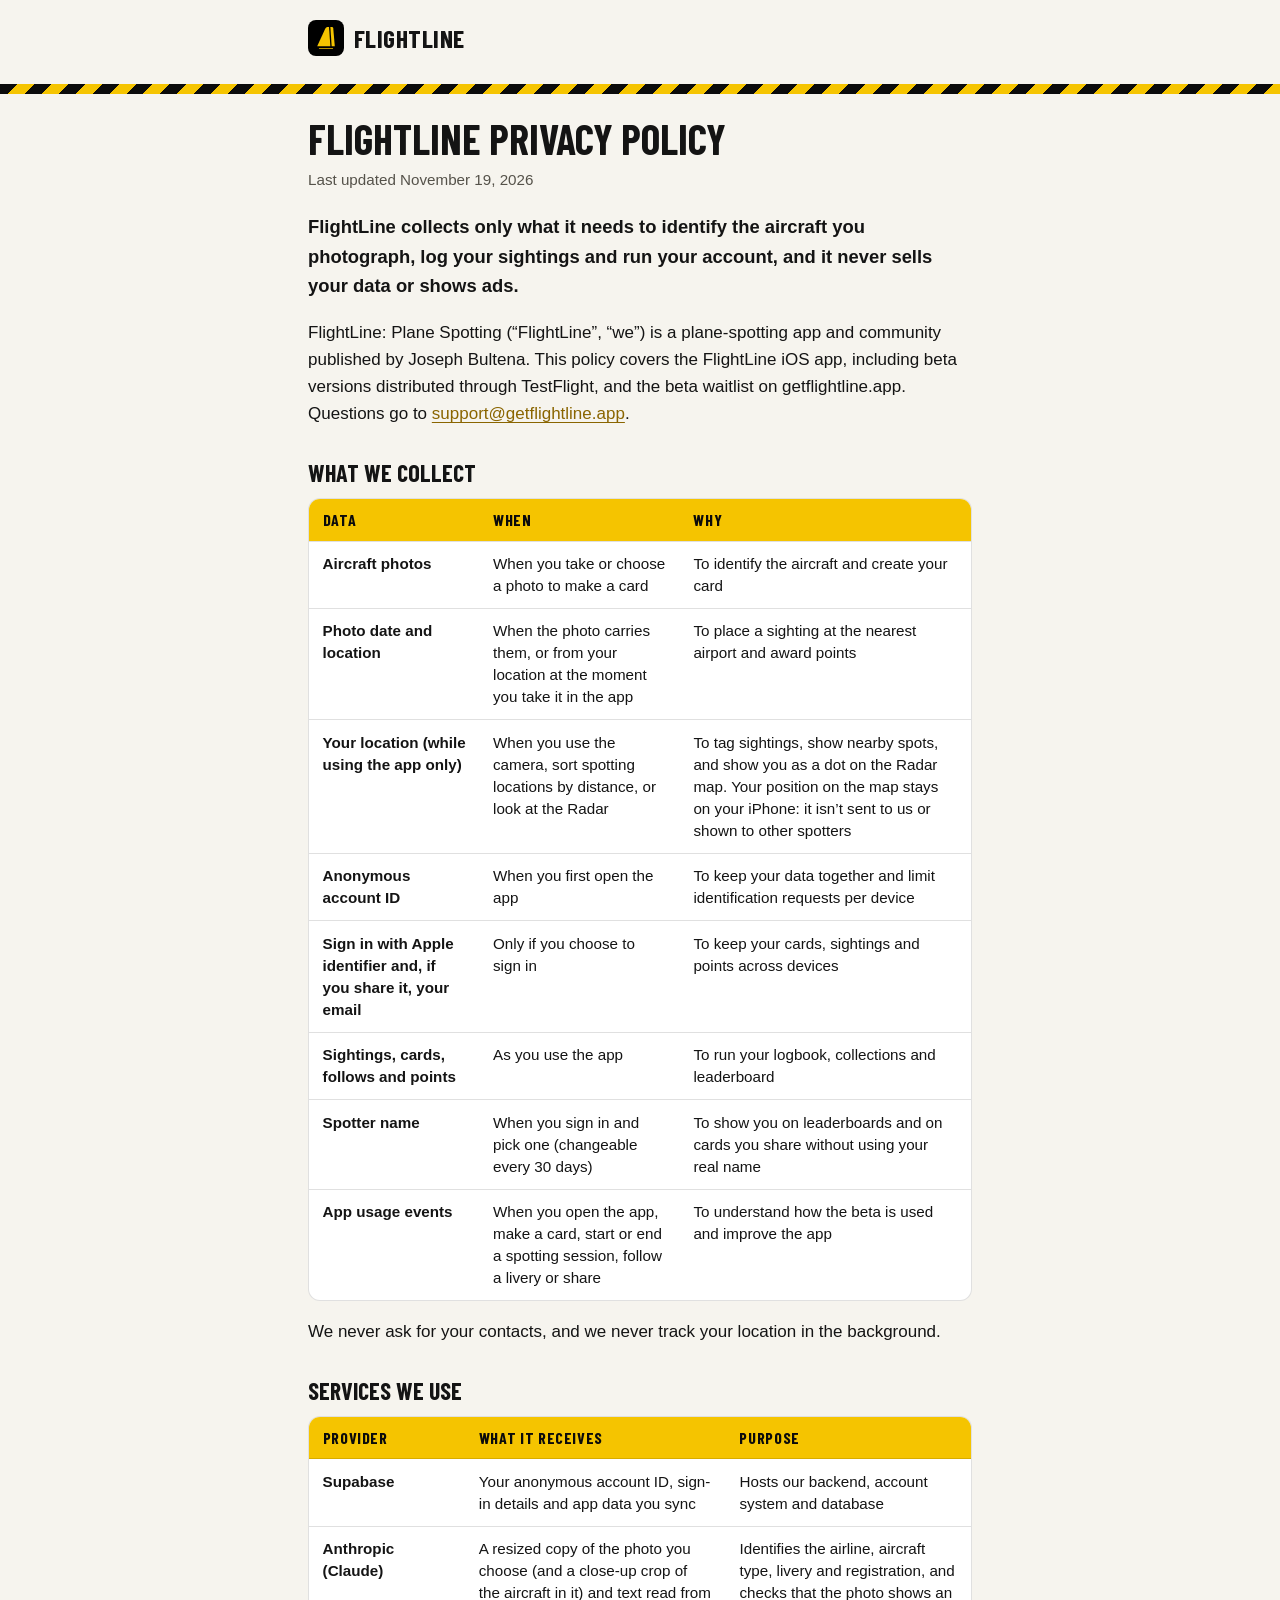
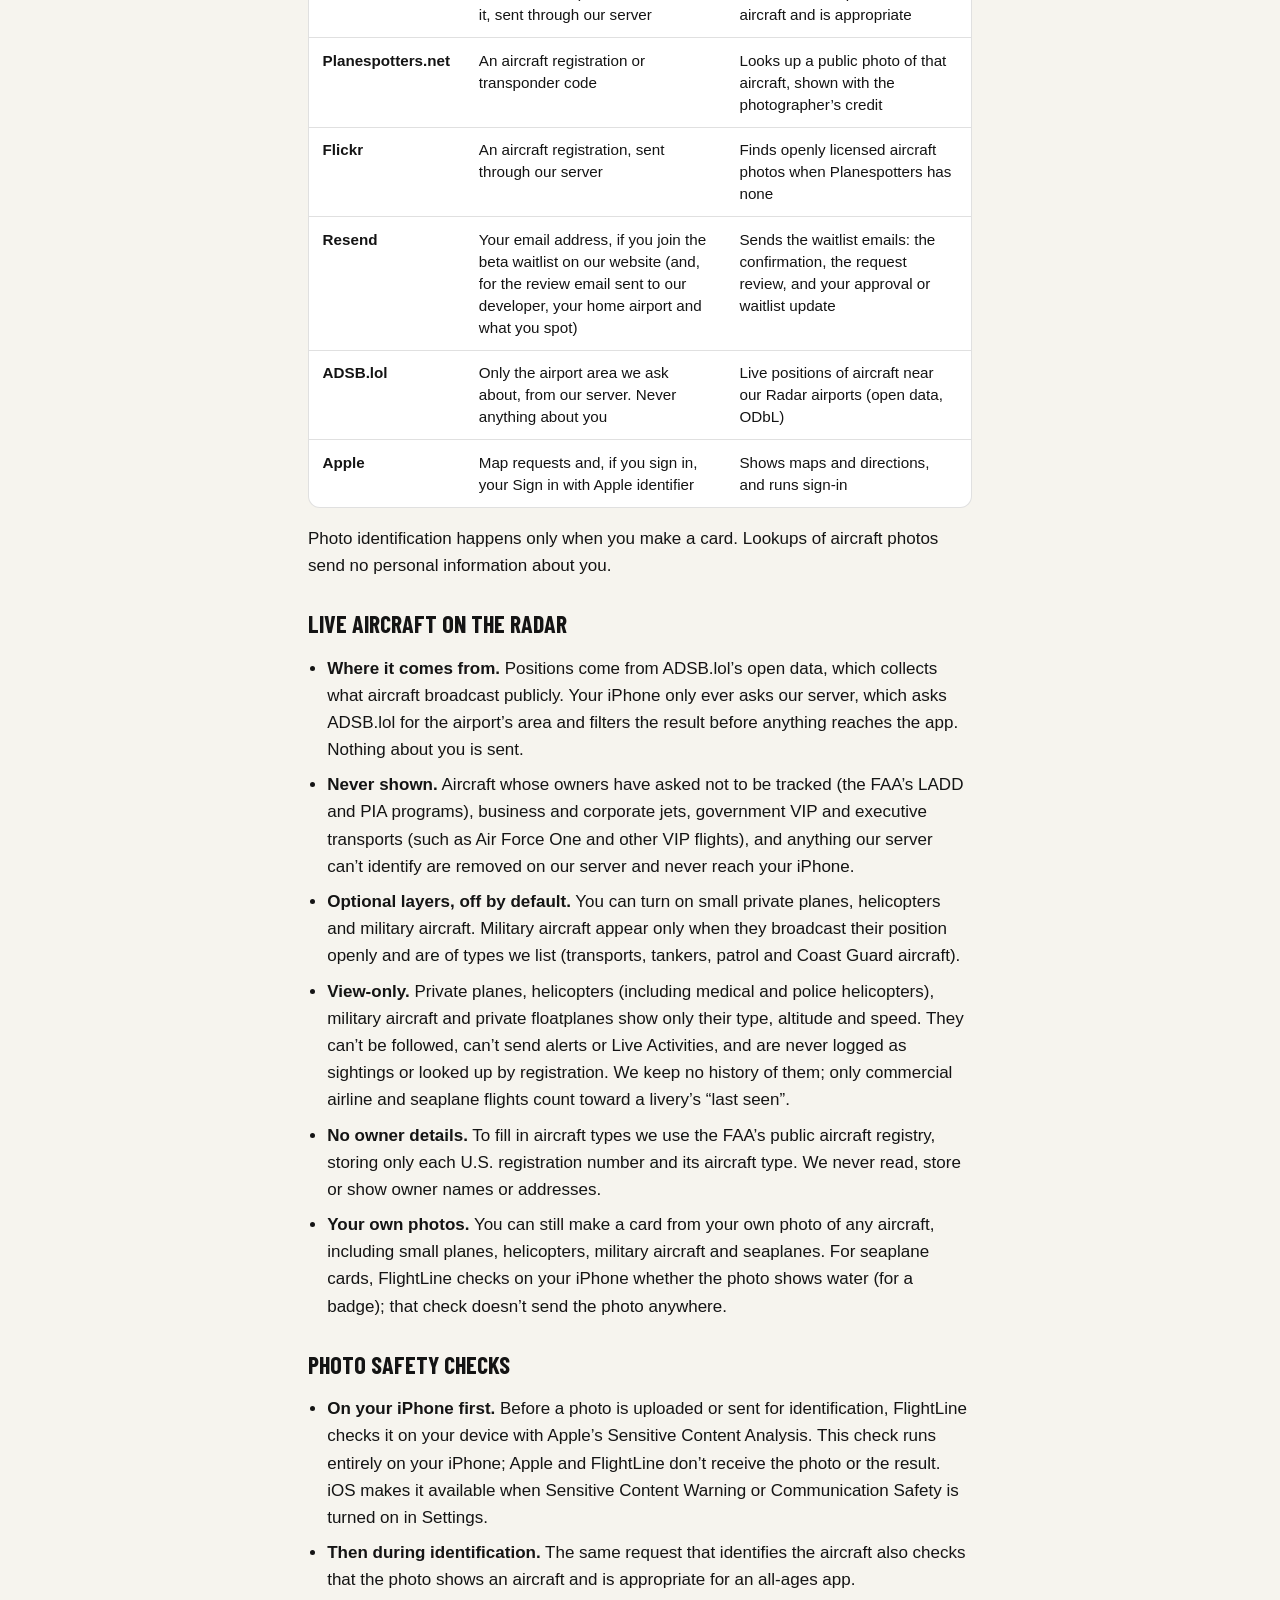
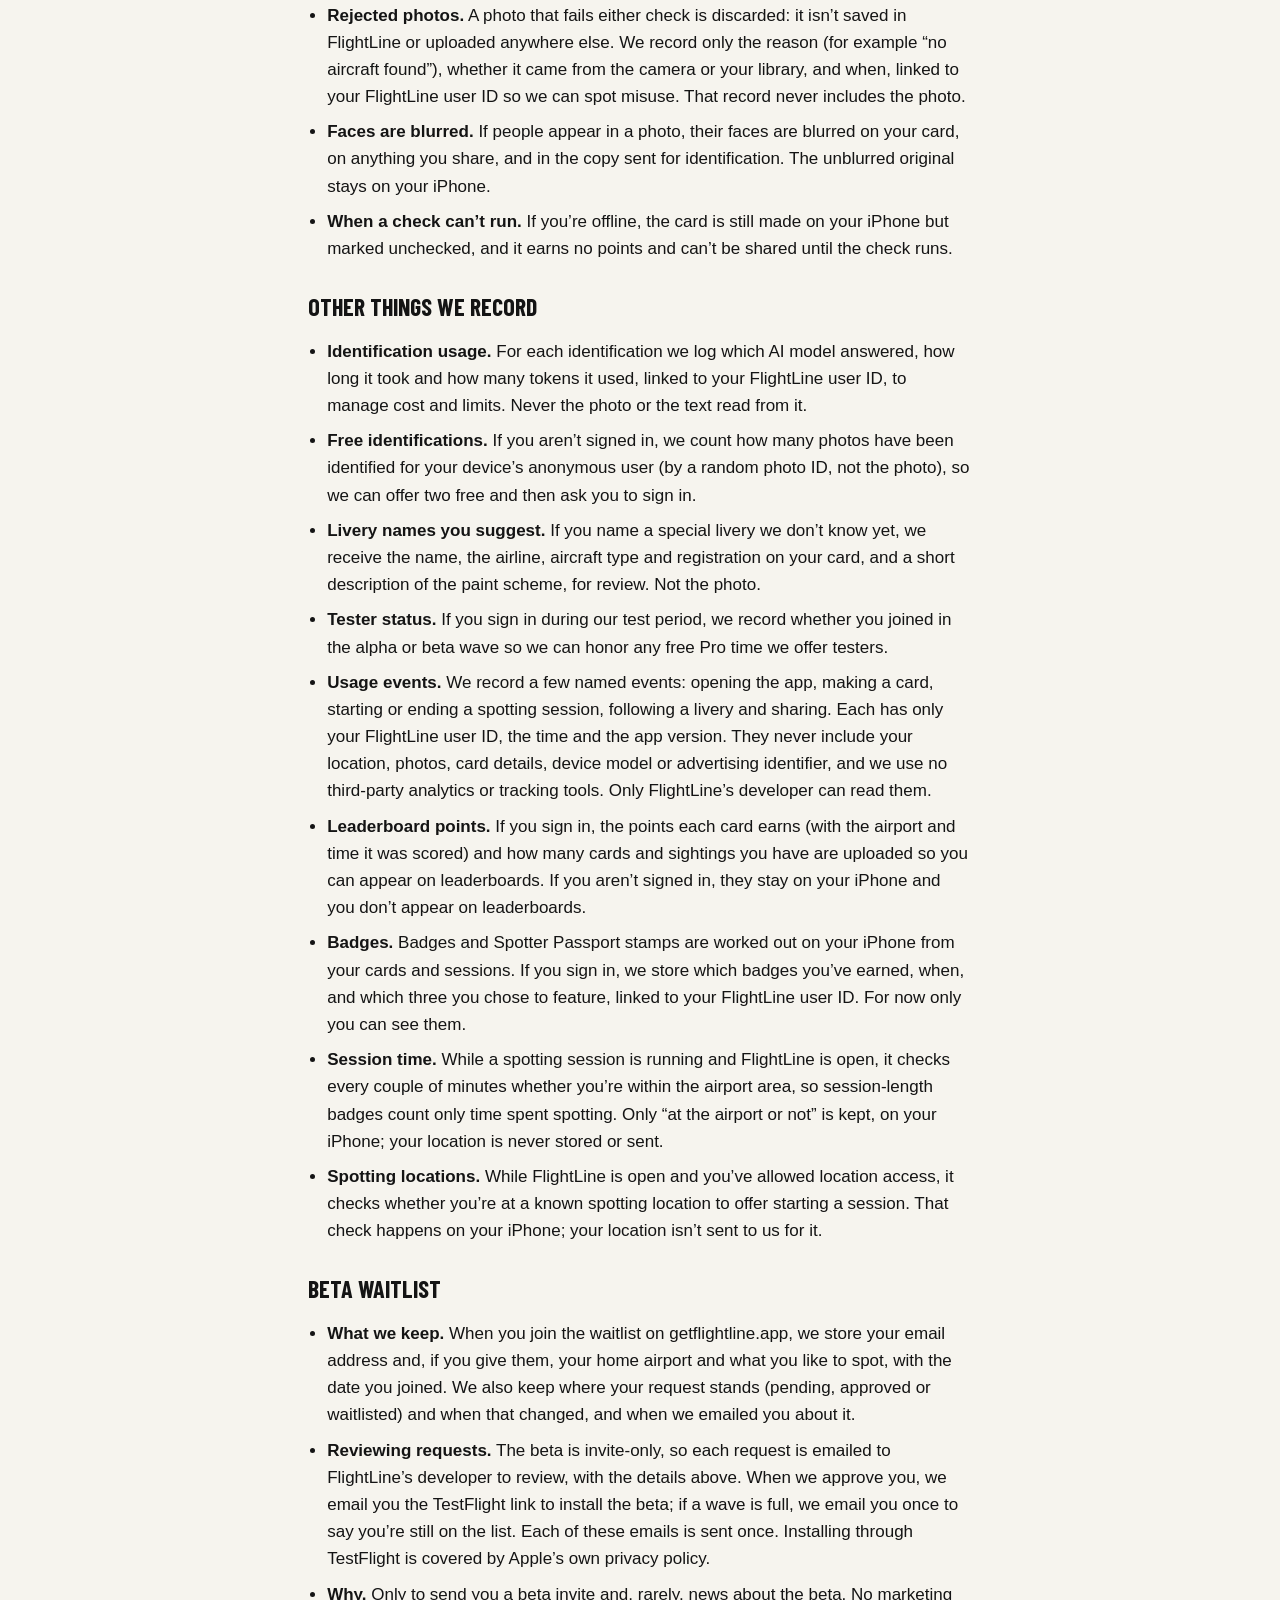
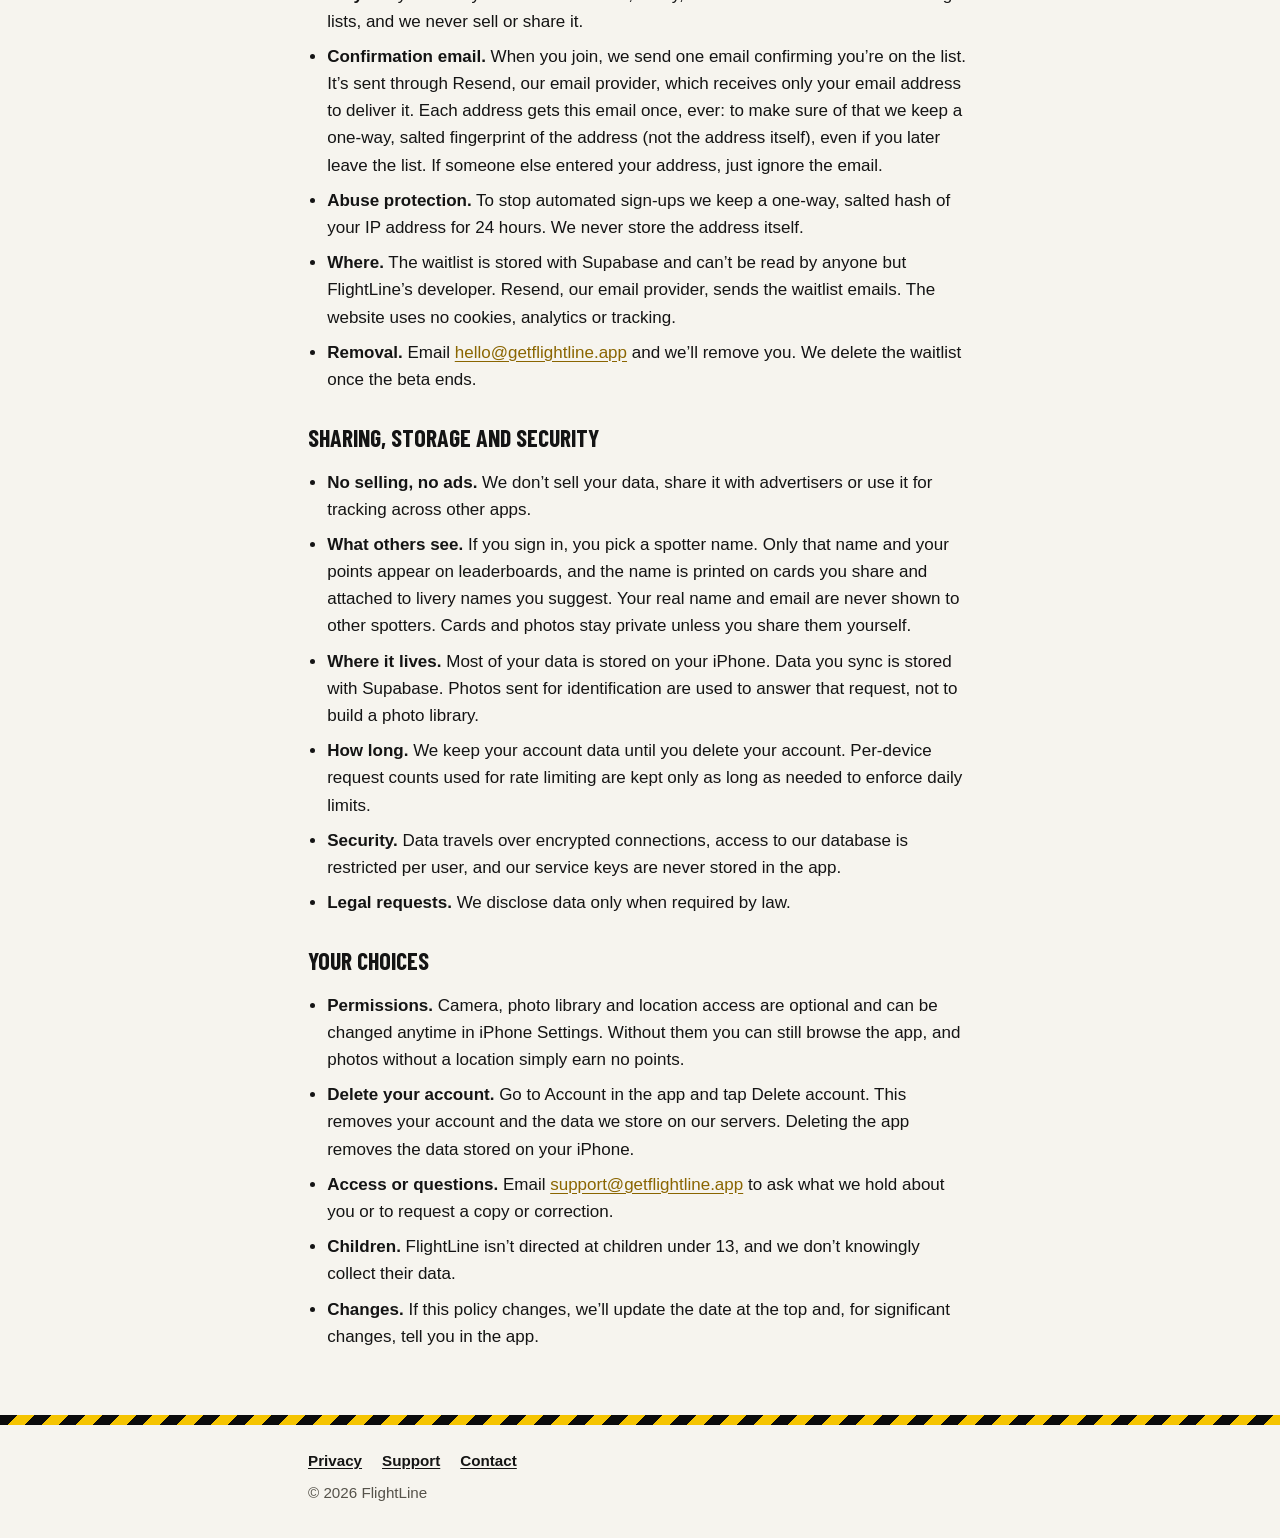
==== privacy/index.html @ 3c2b9690 "Privacy: live aircraft on the Radar, optional layers, view-only private and military aircraft" ====
<!doctype html>
<html lang="en">
<head>
<meta charset="utf-8">
<meta name="viewport" content="width=device-width, initial-scale=1">
<title>Privacy Policy — FlightLine</title>
<meta name="description" content="How FlightLine collects, uses and protects your data. No selling, no ads.">
<meta name="theme-color" content="#F6F4EE" media="(prefers-color-scheme: light)">
<meta name="theme-color" content="#0F0F0F" media="(prefers-color-scheme: dark)">
<link rel="icon" href="/icon.svg" type="image/svg+xml">
<link rel="apple-touch-icon" href="/apple-touch-icon.png">
<link rel="preload" href="/fonts/barlow-condensed-700.woff2" as="font" type="font/woff2" crossorigin>
<link rel="stylesheet" href="/styles.css">
</head>
<body>
<header class="site-header">
  <div class="wrap">
    <a class="wordmark" href="/" aria-label="FlightLine home"><img src="/icon.svg" alt="" width="36" height="36"><span>FlightLine</span></a>
  </div>
</header>
<hr class="hazard">
<main class="page policy">
  <div class="wrap">
    <h1>FlightLine Privacy Policy</h1>
    <p class="updated">Last updated November 19, 2026</p>

    <p class="summary">FlightLine collects only what it needs to identify the aircraft you photograph, log your sightings and run your account, and it never sells your data or shows ads.</p>

    <p>FlightLine: Plane Spotting (&ldquo;FlightLine&rdquo;, &ldquo;we&rdquo;) is a plane-spotting app and community published by Joseph Bultena. This policy covers the FlightLine iOS app, including beta versions distributed through TestFlight, and the beta waitlist on getflightline.app. Questions go to <a href="mailto:support@getflightline.app">support@getflightline.app</a>.</p>

    <h2>What we collect</h2>
    <div class="table-scroll">
      <table>
        <thead><tr><th scope="col">Data</th><th scope="col">When</th><th scope="col">Why</th></tr></thead>
        <tbody>
          <tr><td data-label="Data">Aircraft photos</td><td data-label="When">When you take or choose a photo to make a card</td><td data-label="Why">To identify the aircraft and create your card</td></tr>
          <tr><td data-label="Data">Photo date and location</td><td data-label="When">When the photo carries them, or from your location at the moment you take it in the app</td><td data-label="Why">To place a sighting at the nearest airport and award points</td></tr>
          <tr><td data-label="Data">Your location (while using the app only)</td><td data-label="When">When you use the camera, sort spotting locations by distance, or look at the Radar</td><td data-label="Why">To tag sightings, show nearby spots, and show you as a dot on the Radar map. Your position on the map stays on your iPhone: it isn&rsquo;t sent to us or shown to other spotters</td></tr>
          <tr><td data-label="Data">Anonymous account ID</td><td data-label="When">When you first open the app</td><td data-label="Why">To keep your data together and limit identification requests per device</td></tr>
          <tr><td data-label="Data">Sign in with Apple identifier and, if you share it, your email</td><td data-label="When">Only if you choose to sign in</td><td data-label="Why">To keep your cards, sightings and points across devices</td></tr>
          <tr><td data-label="Data">Sightings, cards, follows and points</td><td data-label="When">As you use the app</td><td data-label="Why">To run your logbook, collections and leaderboard</td></tr>
          <tr><td data-label="Data">Spotter name</td><td data-label="When">When you sign in and pick one (changeable every 30 days)</td><td data-label="Why">To show you on leaderboards and on cards you share without using your real name</td></tr>
          <tr><td data-label="Data">App usage events</td><td data-label="When">When you open the app, make a card, start or end a spotting session, follow a livery or share</td><td data-label="Why">To understand how the beta is used and improve the app</td></tr>
        </tbody>
      </table>
    </div>
    <p>We never ask for your contacts, and we never track your location in the background.</p>

    <h2>Services we use</h2>
    <div class="table-scroll">
      <table>
        <thead><tr><th scope="col">Provider</th><th scope="col">What it receives</th><th scope="col">Purpose</th></tr></thead>
        <tbody>
          <tr><td data-label="Provider">Supabase</td><td data-label="What it receives">Your anonymous account ID, sign-in details and app data you sync</td><td data-label="Purpose">Hosts our backend, account system and database</td></tr>
          <tr><td data-label="Provider">Anthropic (Claude)</td><td data-label="What it receives">A resized copy of the photo you choose (and a close-up crop of the aircraft in it) and text read from it, sent through our server</td><td data-label="Purpose">Identifies the airline, aircraft type, livery and registration, and checks that the photo shows an aircraft and is appropriate</td></tr>
          <tr><td data-label="Provider">Planespotters.net</td><td data-label="What it receives">An aircraft registration or transponder code</td><td data-label="Purpose">Looks up a public photo of that aircraft, shown with the photographer&rsquo;s credit</td></tr>
          <tr><td data-label="Provider">Flickr</td><td data-label="What it receives">An aircraft registration, sent through our server</td><td data-label="Purpose">Finds openly licensed aircraft photos when Planespotters has none</td></tr>
          <tr><td data-label="Provider">Resend</td><td data-label="What it receives">Your email address, if you join the beta waitlist on our website (and, for the review email sent to our developer, your home airport and what you spot)</td><td data-label="Purpose">Sends the waitlist emails: the confirmation, the request review, and your approval or waitlist update</td></tr>
          <tr><td data-label="Provider">ADSB.lol</td><td data-label="What it receives">Only the airport area we ask about, from our server. Never anything about you</td><td data-label="Purpose">Live positions of aircraft near our Radar airports (open data, ODbL)</td></tr>
          <tr><td data-label="Provider">Apple</td><td data-label="What it receives">Map requests and, if you sign in, your Sign in with Apple identifier</td><td data-label="Purpose">Shows maps and directions, and runs sign-in</td></tr>
        </tbody>
      </table>
    </div>
    <p>Photo identification happens only when you make a card. Lookups of aircraft photos send no personal information about you.</p>

    <h2 id="live-aircraft">Live aircraft on the Radar</h2>
    <ul>
      <li><strong>Where it comes from.</strong> Positions come from ADSB.lol&rsquo;s open data, which collects what aircraft broadcast publicly. Your iPhone only ever asks our server, which asks ADSB.lol for the airport&rsquo;s area and filters the result before anything reaches the app. Nothing about you is sent.</li>
      <li><strong>Never shown.</strong> Aircraft whose owners have asked not to be tracked (the FAA&rsquo;s LADD and PIA programs), business and corporate jets, government VIP and executive transports (such as Air Force One and other VIP flights), and anything our server can&rsquo;t identify are removed on our server and never reach your iPhone.</li>
      <li><strong>Optional layers, off by default.</strong> You can turn on small private planes, helicopters and military aircraft. Military aircraft appear only when they broadcast their position openly and are of types we list (transports, tankers, patrol and Coast Guard aircraft).</li>
      <li><strong>View-only.</strong> Private planes, helicopters (including medical and police helicopters), military aircraft and private floatplanes show only their type, altitude and speed. They can&rsquo;t be followed, can&rsquo;t send alerts or Live Activities, and are never logged as sightings or looked up by registration. We keep no history of them; only commercial airline and seaplane flights count toward a livery&rsquo;s &ldquo;last seen&rdquo;.</li>
      <li><strong>No owner details.</strong> To fill in aircraft types we use the FAA&rsquo;s public aircraft registry, storing only each U.S. registration number and its aircraft type. We never read, store or show owner names or addresses.</li>
      <li><strong>Your own photos.</strong> You can still make a card from your own photo of any aircraft, including small planes, helicopters, military aircraft and seaplanes. For seaplane cards, FlightLine checks on your iPhone whether the photo shows water (for a badge); that check doesn&rsquo;t send the photo anywhere.</li>
    </ul>

    <h2>Photo safety checks</h2>
    <ul>
      <li><strong>On your iPhone first.</strong> Before a photo is uploaded or sent for identification, FlightLine checks it on your device with Apple&rsquo;s Sensitive Content Analysis. This check runs entirely on your iPhone; Apple and FlightLine don&rsquo;t receive the photo or the result. iOS makes it available when Sensitive Content Warning or Communication Safety is turned on in Settings.</li>
      <li><strong>Then during identification.</strong> The same request that identifies the aircraft also checks that the photo shows an aircraft and is appropriate for an all-ages app.</li>
      <li><strong>Rejected photos.</strong> A photo that fails either check is discarded: it isn&rsquo;t saved in FlightLine or uploaded anywhere else. We record only the reason (for example &ldquo;no aircraft found&rdquo;), whether it came from the camera or your library, and when, linked to your FlightLine user ID so we can spot misuse. That record never includes the photo.</li>
      <li><strong>Faces are blurred.</strong> If people appear in a photo, their faces are blurred on your card, on anything you share, and in the copy sent for identification. The unblurred original stays on your iPhone.</li>
      <li><strong>When a check can&rsquo;t run.</strong> If you&rsquo;re offline, the card is still made on your iPhone but marked unchecked, and it earns no points and can&rsquo;t be shared until the check runs.</li>
    </ul>

    <h2>Other things we record</h2>
    <ul>
      <li><strong>Identification usage.</strong> For each identification we log which AI model answered, how long it took and how many tokens it used, linked to your FlightLine user ID, to manage cost and limits. Never the photo or the text read from it.</li>
      <li><strong>Free identifications.</strong> If you aren&rsquo;t signed in, we count how many photos have been identified for your device&rsquo;s anonymous user (by a random photo ID, not the photo), so we can offer two free and then ask you to sign in.</li>
      <li><strong>Livery names you suggest.</strong> If you name a special livery we don&rsquo;t know yet, we receive the name, the airline, aircraft type and registration on your card, and a short description of the paint scheme, for review. Not the photo.</li>
      <li><strong>Tester status.</strong> If you sign in during our test period, we record whether you joined in the alpha or beta wave so we can honor any free Pro time we offer testers.</li>
      <li><strong>Usage events.</strong> We record a few named events: opening the app, making a card, starting or ending a spotting session, following a livery and sharing. Each has only your FlightLine user ID, the time and the app version. They never include your location, photos, card details, device model or advertising identifier, and we use no third-party analytics or tracking tools. Only FlightLine&rsquo;s developer can read them.</li>
      <li><strong>Leaderboard points.</strong> If you sign in, the points each card earns (with the airport and time it was scored) and how many cards and sightings you have are uploaded so you can appear on leaderboards. If you aren&rsquo;t signed in, they stay on your iPhone and you don&rsquo;t appear on leaderboards.</li>
      <li><strong>Badges.</strong> Badges and Spotter Passport stamps are worked out on your iPhone from your cards and sessions. If you sign in, we store which badges you&rsquo;ve earned, when, and which three you chose to feature, linked to your FlightLine user ID. For now only you can see them.</li>
      <li><strong>Session time.</strong> While a spotting session is running and FlightLine is open, it checks every couple of minutes whether you&rsquo;re within the airport area, so session-length badges count only time spent spotting. Only &ldquo;at the airport or not&rdquo; is kept, on your iPhone; your location is never stored or sent.</li>
      <li><strong>Spotting locations.</strong> While FlightLine is open and you&rsquo;ve allowed location access, it checks whether you&rsquo;re at a known spotting location to offer starting a session. That check happens on your iPhone; your location isn&rsquo;t sent to us for it.</li>
    </ul>

    <h2 id="waitlist">Beta waitlist</h2>
    <ul>
      <li><strong>What we keep.</strong> When you join the waitlist on getflightline.app, we store your email address and, if you give them, your home airport and what you like to spot, with the date you joined. We also keep where your request stands (pending, approved or waitlisted) and when that changed, and when we emailed you about it.</li>
      <li><strong>Reviewing requests.</strong> The beta is invite-only, so each request is emailed to FlightLine&rsquo;s developer to review, with the details above. When we approve you, we email you the TestFlight link to install the beta; if a wave is full, we email you once to say you&rsquo;re still on the list. Each of these emails is sent once. Installing through TestFlight is covered by Apple&rsquo;s own privacy policy.</li>
      <li><strong>Why.</strong> Only to send you a beta invite and, rarely, news about the beta. No marketing lists, and we never sell or share it.</li>
      <li><strong>Confirmation email.</strong> When you join, we send one email confirming you&rsquo;re on the list. It&rsquo;s sent through Resend, our email provider, which receives only your email address to deliver it. Each address gets this email once, ever: to make sure of that we keep a one-way, salted fingerprint of the address (not the address itself), even if you later leave the list. If someone else entered your address, just ignore the email.</li>
      <li><strong>Abuse protection.</strong> To stop automated sign-ups we keep a one-way, salted hash of your IP address for 24 hours. We never store the address itself.</li>
      <li><strong>Where.</strong> The waitlist is stored with Supabase and can&rsquo;t be read by anyone but FlightLine&rsquo;s developer. Resend, our email provider, sends the waitlist emails. The website uses no cookies, analytics or tracking.</li>
      <li><strong>Removal.</strong> Email <a href="mailto:hello@getflightline.app">hello@getflightline.app</a> and we&rsquo;ll remove you. We delete the waitlist once the beta ends.</li>
    </ul>

    <h2>Sharing, storage and security</h2>
    <ul>
      <li><strong>No selling, no ads.</strong> We don&rsquo;t sell your data, share it with advertisers or use it for tracking across other apps.</li>
      <li><strong>What others see.</strong> If you sign in, you pick a spotter name. Only that name and your points appear on leaderboards, and the name is printed on cards you share and attached to livery names you suggest. Your real name and email are never shown to other spotters. Cards and photos stay private unless you share them yourself.</li>
      <li><strong>Where it lives.</strong> Most of your data is stored on your iPhone. Data you sync is stored with Supabase. Photos sent for identification are used to answer that request, not to build a photo library.</li>
      <li><strong>How long.</strong> We keep your account data until you delete your account. Per-device request counts used for rate limiting are kept only as long as needed to enforce daily limits.</li>
      <li><strong>Security.</strong> Data travels over encrypted connections, access to our database is restricted per user, and our service keys are never stored in the app.</li>
      <li><strong>Legal requests.</strong> We disclose data only when required by law.</li>
    </ul>

    <h2>Your choices</h2>
    <ul>
      <li><strong>Permissions.</strong> Camera, photo library and location access are optional and can be changed anytime in iPhone Settings. Without them you can still browse the app, and photos without a location simply earn no points.</li>
      <li><strong>Delete your account.</strong> Go to Account in the app and tap Delete account. This removes your account and the data we store on our servers. Deleting the app removes the data stored on your iPhone.</li>
      <li><strong>Access or questions.</strong> Email <a href="mailto:support@getflightline.app">support@getflightline.app</a> to ask what we hold about you or to request a copy or correction.</li>
      <li><strong>Children.</strong> FlightLine isn&rsquo;t directed at children under 13, and we don&rsquo;t knowingly collect their data.</li>
      <li><strong>Changes.</strong> If this policy changes, we&rsquo;ll update the date at the top and, for significant changes, tell you in the app.</li>
    </ul>
  </div>
</main>
<hr class="hazard">
<footer class="site-footer">
  <div class="wrap">
    <nav aria-label="Footer"><a href="/privacy/">Privacy</a><a href="/support/">Support</a><a href="mailto:hello@getflightline.app">Contact</a></nav>
    <div>&copy; 2026 FlightLine</div>
  </div>
</footer>
</body>
</html>
---- styles.css ----
/* FlightLine site: airfield-sign style. Sign yellow on sign black; pages follow light/dark. */
@font-face {
  font-family: "Barlow Condensed";
  font-weight: 600;
  font-display: swap;
  src: url("/fonts/barlow-condensed-600.woff2") format("woff2");
}
@font-face {
  font-family: "Barlow Condensed";
  font-weight: 700;
  font-display: swap;
  src: url("/fonts/barlow-condensed-700.woff2") format("woff2");
}

:root {
  color-scheme: light dark;
  --sign-yellow: #F5C400;
  --sign-black: #0B0B0B;
  --page: #F6F4EE;
  --raised: #FFFFFF;
  --ink: #141414;
  --muted: #55524A;
  --accent: #8A6500;          /* readable amber on light pages */
  --rule: rgba(0, 0, 0, 0.12);
}
@media (prefers-color-scheme: dark) {
  :root {
    --page: #0F0F0F;
    --raised: #1A1A1A;
    --ink: #F4F4F4;
    --muted: #B5B2AA;
    --accent: #F5C400;
    --rule: rgba(255, 255, 255, 0.14);
  }
}

* { box-sizing: border-box; }
html { -webkit-text-size-adjust: 100%; }
body {
  margin: 0;
  min-height: 100vh;
  display: flex;
  flex-direction: column;
  background: var(--page);
  color: var(--ink);
  font: 1.0625rem/1.6 -apple-system, BlinkMacSystemFont, "Segoe UI", Roboto, Helvetica, Arial, sans-serif;
}
a { color: var(--accent); text-underline-offset: 0.15em; }
a:hover { text-decoration-thickness: 2px; }
:focus-visible { outline: 3px solid var(--sign-yellow); outline-offset: 3px; }

.wrap { width: 100%; max-width: 44rem; margin: 0 auto; padding: 0 1.25rem; }

/* Header: wordmark sign */
.site-header { padding: 1.25rem 0; }
.wordmark {
  display: inline-flex;
  align-items: center;
  gap: 0.6rem;
  text-decoration: none;
  color: var(--ink);
}
.wordmark img { width: 2.25rem; height: 2.25rem; }
.wordmark span {
  font: 700 1.6rem/1 "Barlow Condensed", "Arial Narrow", sans-serif;
  letter-spacing: 0.02em;
  text-transform: uppercase;
}

main { flex: 1; }

/* Airfield signs */
.sign {
  display: inline-block;
  font: 700 1.15rem/1 "Barlow Condensed", "Arial Narrow", sans-serif;
  letter-spacing: 0.04em;
  text-transform: uppercase;
  padding: 0.55rem 0.8rem;
}
.sign-location {           /* yellow text, yellow frame, black panel */
  background: var(--sign-black);
  color: var(--sign-yellow);
  box-shadow: inset 0 0 0 3px var(--sign-yellow);
  border: 3px solid var(--sign-black);
}
.sign-direction {          /* black text on yellow */
  background: var(--sign-yellow);
  color: var(--sign-black);
}

.hazard {
  height: 10px;
  background: repeating-linear-gradient(-45deg, var(--sign-yellow) 0 12px, var(--sign-black) 12px 24px);
  border: 0;
  margin: 0;
}

/* Text pages */
.page { padding: 1.5rem 0 3rem; }
.page h1 {
  margin: 0 0 1rem;
  font: 700 2.6rem/1 "Barlow Condensed", "Arial Narrow", sans-serif;
  text-transform: uppercase;
}
.page h2 {
  margin: 2rem 0 0.5rem;
  font: 700 1.5rem/1.1 "Barlow Condensed", "Arial Narrow", sans-serif;
  text-transform: uppercase;
}
.card {
  background: var(--raised);
  border: 1px solid var(--rule);
  border-radius: 12px;
  padding: 1.25rem;
}
.placeholder { border-style: dashed; color: var(--muted); }
.email { font-size: 1.25rem; font-weight: 600; word-break: break-word; }

/* Footer */
.site-footer { padding: 1.5rem 0 2rem; font-size: 0.95rem; color: var(--muted); }
.site-footer nav { display: flex; flex-wrap: wrap; gap: 1.25rem; margin-bottom: 0.5rem; }
.site-footer a { color: var(--ink); font-weight: 600; }

/* Privacy policy */
.policy .updated { margin: -0.5rem 0 1.25rem; color: var(--muted); font-size: 0.95rem; }
.policy .summary { font-size: 1.15rem; font-weight: 600; }
.policy ul { padding-left: 1.2rem; }
.policy li { margin: 0.5rem 0; }
.table-scroll { overflow-x: auto; -webkit-overflow-scrolling: touch; margin: 0.75rem 0; border: 1px solid var(--rule); border-radius: 12px; background: var(--raised); }
.policy table { width: 100%; min-width: 34rem; border-collapse: collapse; font-size: 0.95rem; line-height: 1.45; }
.policy th, .policy td { text-align: left; vertical-align: top; padding: 0.7rem 0.85rem; border-bottom: 1px solid var(--rule); }
.policy tbody tr:last-child td { border-bottom: 0; }
.policy th {
  background: var(--sign-yellow);
  color: var(--sign-black);
  font: 700 1rem/1.2 "Barlow Condensed", "Arial Narrow", sans-serif;
  letter-spacing: 0.04em;
  text-transform: uppercase;
}
.policy td:first-child { font-weight: 600; }

/* Phones: each table row becomes a small labeled card, so no column hides off-screen. */
@media (max-width: 40rem) {
  .table-scroll { overflow: visible; border: 0; background: none; }
  .policy table { min-width: 0; }
  .policy thead { display: none; }
  .policy tbody tr {
    display: block;
    margin: 0 0 0.75rem;
    background: var(--raised);
    border: 1px solid var(--rule);
    border-radius: 12px;
    overflow: hidden;
  }
  .policy td { display: block; border-bottom: 1px solid var(--rule); }
  .policy tbody tr td:last-child { border-bottom: 0; }
  .policy td::before {
    content: attr(data-label);
    display: block;
    margin-bottom: 0.15rem;
    color: var(--accent);
    font: 700 0.85rem/1.2 "Barlow Condensed", "Arial Narrow", sans-serif;
    letter-spacing: 0.06em;
    text-transform: uppercase;
  }
  .policy td:first-child {
    background: var(--sign-yellow);
    color: var(--sign-black);
    font: 700 1.1rem/1.2 "Barlow Condensed", "Arial Narrow", sans-serif;
    letter-spacing: 0.02em;
  }
  .policy td:first-child::before { display: none; }
}

/* Home: always sign black, whatever the system theme. */
.home { background: var(--sign-black); color: #F4F4F4; color-scheme: dark; }
.home .wordmark { color: #F4F4F4; }
.home .site-footer { color: #B5B2AA; }
.home .site-footer a { color: #F4F4F4; }
.home a { color: var(--sign-yellow); }

.hero {
  position: relative;
  overflow: hidden;
  isolation: isolate;
  padding: 2rem 0 3rem;
  text-align: center;
}
.hero-content { position: relative; z-index: 1; }
.hero-icon { width: 5.5rem; height: 5.5rem; margin: 0 auto 1rem; display: block; }
.hero h1 {
  margin: 0;
  font: 700 clamp(3rem, 15vw, 5.5rem)/0.95 "Barlow Condensed", "Arial Narrow", sans-serif;
  letter-spacing: 0.01em;
  text-transform: uppercase;
  color: #FFFFFF;
}
.tagline { margin: 1rem 0 0; }
.tagline .sign { font-size: clamp(0.95rem, 4.2vw, 1.25rem); }

/* Background scene: a slow radar sweep with range rings, and approach lights. */
.hero-scene { position: absolute; inset: 0; z-index: 0; pointer-events: none; }
.radar {
  position: absolute;
  left: 50%;
  top: 46%;
  width: min(150vw, 60rem);
  aspect-ratio: 1;
  transform: translate(-50%, -50%);
  border-radius: 50%;
  background:
    repeating-radial-gradient(circle, transparent 0 calc(12.5% - 1px), rgba(245, 196, 0, 0.13) calc(12.5% - 1px) 12.5%),
    linear-gradient(rgba(245, 196, 0, 0.08), rgba(245, 196, 0, 0.08)) center / 1px 100% no-repeat,
    linear-gradient(rgba(245, 196, 0, 0.08), rgba(245, 196, 0, 0.08)) center / 100% 1px no-repeat;
  -webkit-mask: radial-gradient(circle, #000 55%, transparent 71%);
  mask: radial-gradient(circle, #000 55%, transparent 71%);
}
.radar-sweep {
  position: absolute;
  inset: 0;
  border-radius: 50%;
  background: conic-gradient(from 0deg, rgba(245, 196, 0, 0.28), rgba(245, 196, 0, 0) 55deg, transparent 360deg);
  animation: sweep 9s linear infinite;
  will-change: transform;
}
@keyframes sweep { to { transform: rotate(360deg); } }

/* Two rows of approach lights converging on the threshold; a "rabbit" runs along them. */
.runway-lights {
  position: absolute;
  bottom: 1.25rem;
  display: flex;
  gap: clamp(0.6rem, 3vw, 1.4rem);
}
.runway-lights-left { right: 50%; margin-right: clamp(4.5rem, 22vw, 11rem); }
.runway-lights-right { left: 50%; margin-left: clamp(4.5rem, 22vw, 11rem); flex-direction: row-reverse; }
.runway-lights i {
  display: block;
  width: 6px;
  height: 6px;
  border-radius: 50%;
  background: var(--sign-yellow);
  opacity: 0.25;
  box-shadow: 0 0 6px rgba(245, 196, 0, 0.6);
  animation: rabbit 2.4s linear infinite;
}
.runway-lights i:nth-child(1) { animation-delay: 0s; }
.runway-lights i:nth-child(2) { animation-delay: 0.15s; }
.runway-lights i:nth-child(3) { animation-delay: 0.3s; }
.runway-lights i:nth-child(4) { animation-delay: 0.45s; }
.runway-lights i:nth-child(5) { animation-delay: 0.6s; }
.runway-lights i:nth-child(6) { animation-delay: 0.75s; }
.runway-lights i:nth-child(7) { animation-delay: 0.9s; }
.runway-lights i:nth-child(8) { animation-delay: 1.05s; }
@keyframes rabbit {
  0%, 12% { opacity: 1; transform: scale(1.35); }
  20%, 100% { opacity: 0.25; transform: scale(1); }
}

/* Motion is decoration: none of it for people who'd rather not. */
@media (prefers-reduced-motion: reduce) {
  .radar-sweep, .runway-lights i { animation: none; }
  .radar-sweep { transform: rotate(35deg); }
}

/* Waitlist box */
.join-box {
  max-width: 26rem;
  margin: 2rem auto 0;
  padding: 1.5rem 1.25rem 1.25rem;
  background: rgba(11, 11, 11, 0.88);
  border: 3px solid var(--sign-yellow);
  box-shadow: 0 0 0 3px var(--sign-black), 0 18px 40px rgba(0, 0, 0, 0.5);
  text-align: left;
}
.join-box h2 { margin: 0; text-align: center; }
.join-box h2 .sign { font-size: 1.35rem; }
.join-lede { margin: 0.75rem 0 1.1rem; text-align: center; font-weight: 600; color: #F4F4F4; }
.join-form label {
  display: block;
  margin: 0.85rem 0 0.35rem;
  font: 700 1rem/1.2 "Barlow Condensed", "Arial Narrow", sans-serif;
  letter-spacing: 0.05em;
  text-transform: uppercase;
  color: var(--sign-yellow);
}
.join-form .optional { color: #B5B2AA; text-transform: none; letter-spacing: 0; font-weight: 600; }
.join-form input[type="email"], .join-form input[type="text"] {
  width: 100%;
  padding: 0.8rem 0.85rem;
  font: inherit;
  font-size: 1.0625rem;   /* 17px+ keeps iOS from zooming in */
  color: #FFFFFF;
  background: #161616;
  border: 1px solid rgba(245, 196, 0, 0.55);
  border-radius: 0;
}
.join-form input::placeholder { color: #8C887F; }
.join-form input:focus { outline: 3px solid var(--sign-yellow); outline-offset: 1px; border-color: var(--sign-yellow); }
.join-form button {
  width: 100%;
  margin-top: 1.25rem;
  padding: 0.85rem 1rem;
  font: 700 1.25rem/1 "Barlow Condensed", "Arial Narrow", sans-serif;
  letter-spacing: 0.05em;
  text-transform: uppercase;
  color: var(--sign-black);
  background: var(--sign-yellow);
  border: 0;
  cursor: pointer;
}
.join-form button:hover { filter: brightness(1.06); }
.join-form button:disabled { opacity: 0.6; cursor: progress; }
.join-form.is-done label, .join-form.is-done input, .join-form.is-done button { display: none; }
.join-status { min-height: 1.5em; margin: 0.85rem 0 0; font-weight: 600; text-align: center; }
.join-status.is-ok { color: var(--sign-yellow); }
.join-status.is-error { color: #FF9B7A; }
.join-form.is-done .join-status { font: 700 1.6rem/1.2 "Barlow Condensed", "Arial Narrow", sans-serif; margin: 0.5rem 0; }
.join-fine { margin: 1rem 0 0; font-size: 0.85rem; color: #B5B2AA; text-align: center; }

/* The bot trap stays out of sight and out of reach. */
.trap { position: absolute; left: -10000px; width: 1px; height: 1px; overflow: hidden; }

@media (min-width: 40rem) {
  .hero { padding: 3.5rem 0 5rem; }
  .hero-icon { width: 7rem; height: 7rem; }
  .join-box { padding: 1.75rem 1.75rem 1.5rem; }
}

/* Beta request confirmation page (/waitlist/decide/). */
.decide-details { display: grid; grid-template-columns: auto 1fr; gap: 0.4rem 1rem; margin: 0 0 1.25rem; }
.decide-details dt { font-weight: 700; color: #8C887F; }
.decide-details dd { margin: 0; overflow-wrap: anywhere; }
.decide-form button { width: 100%; }
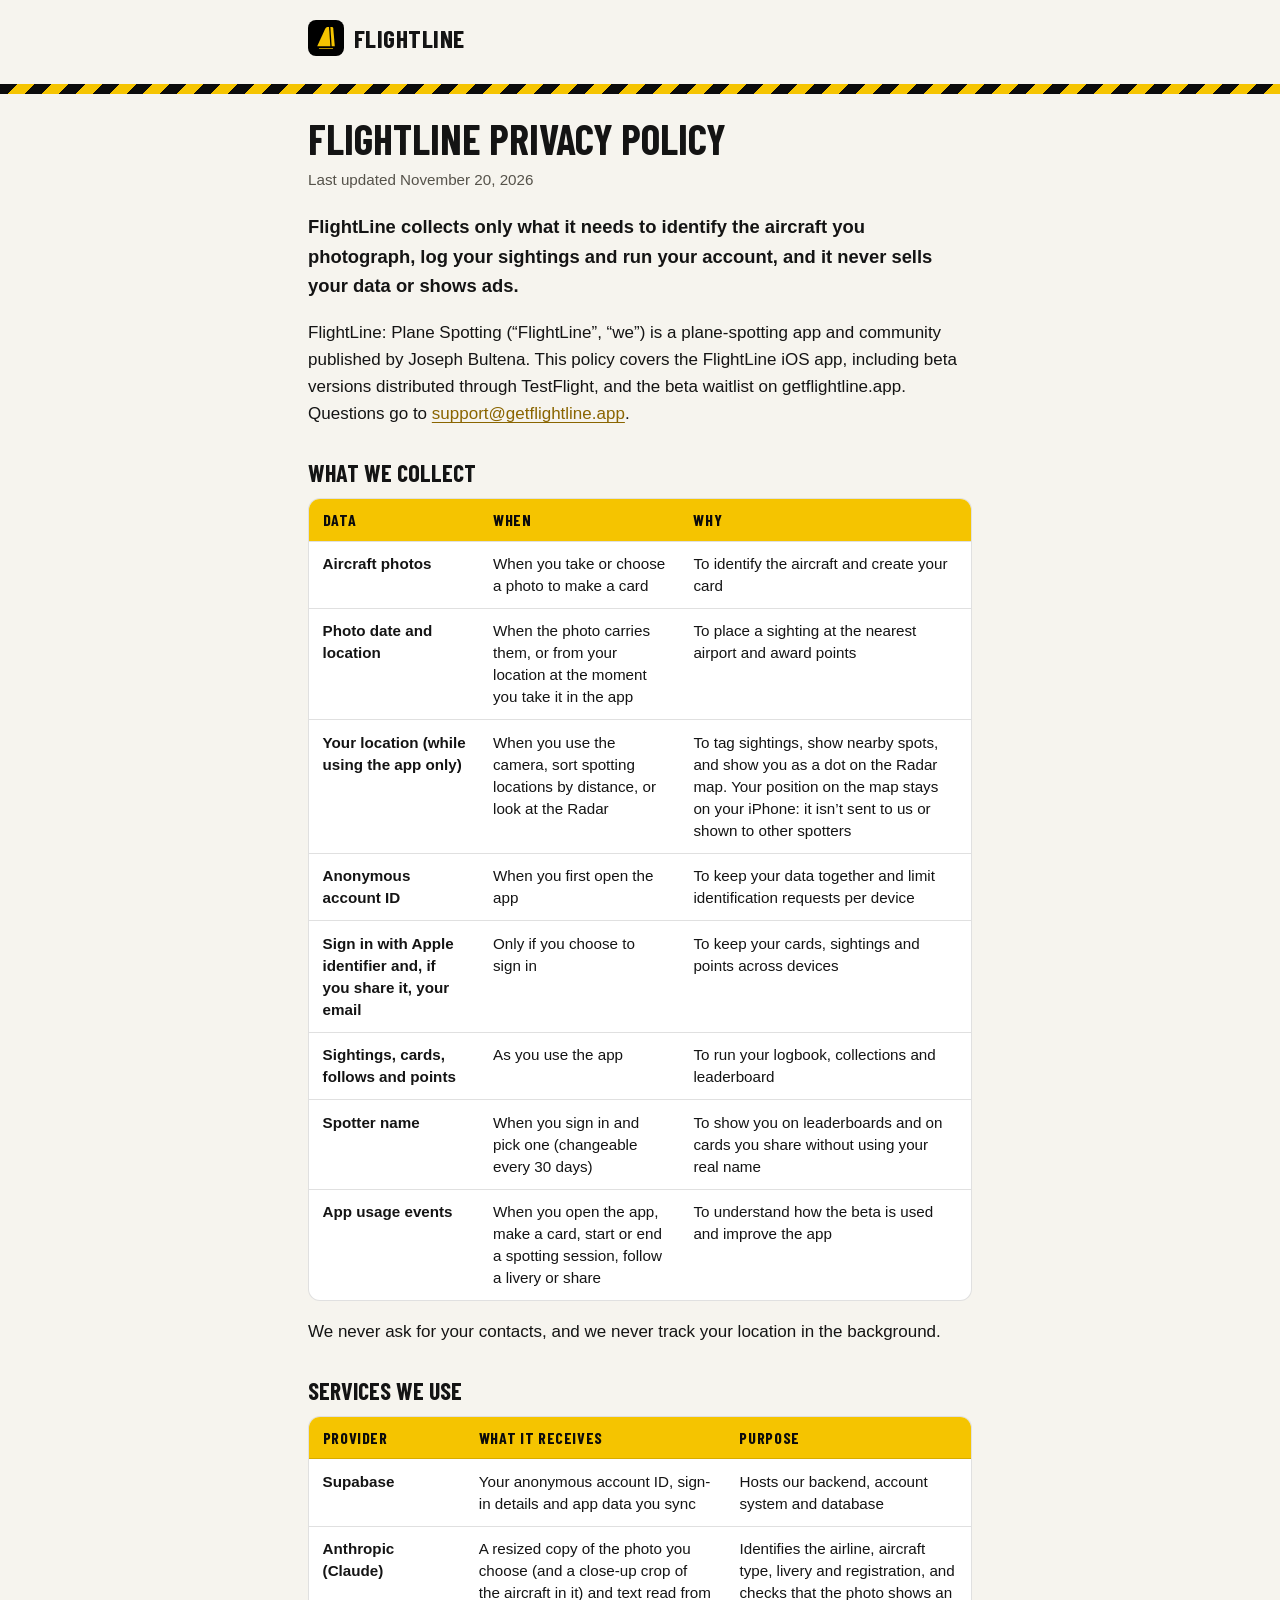
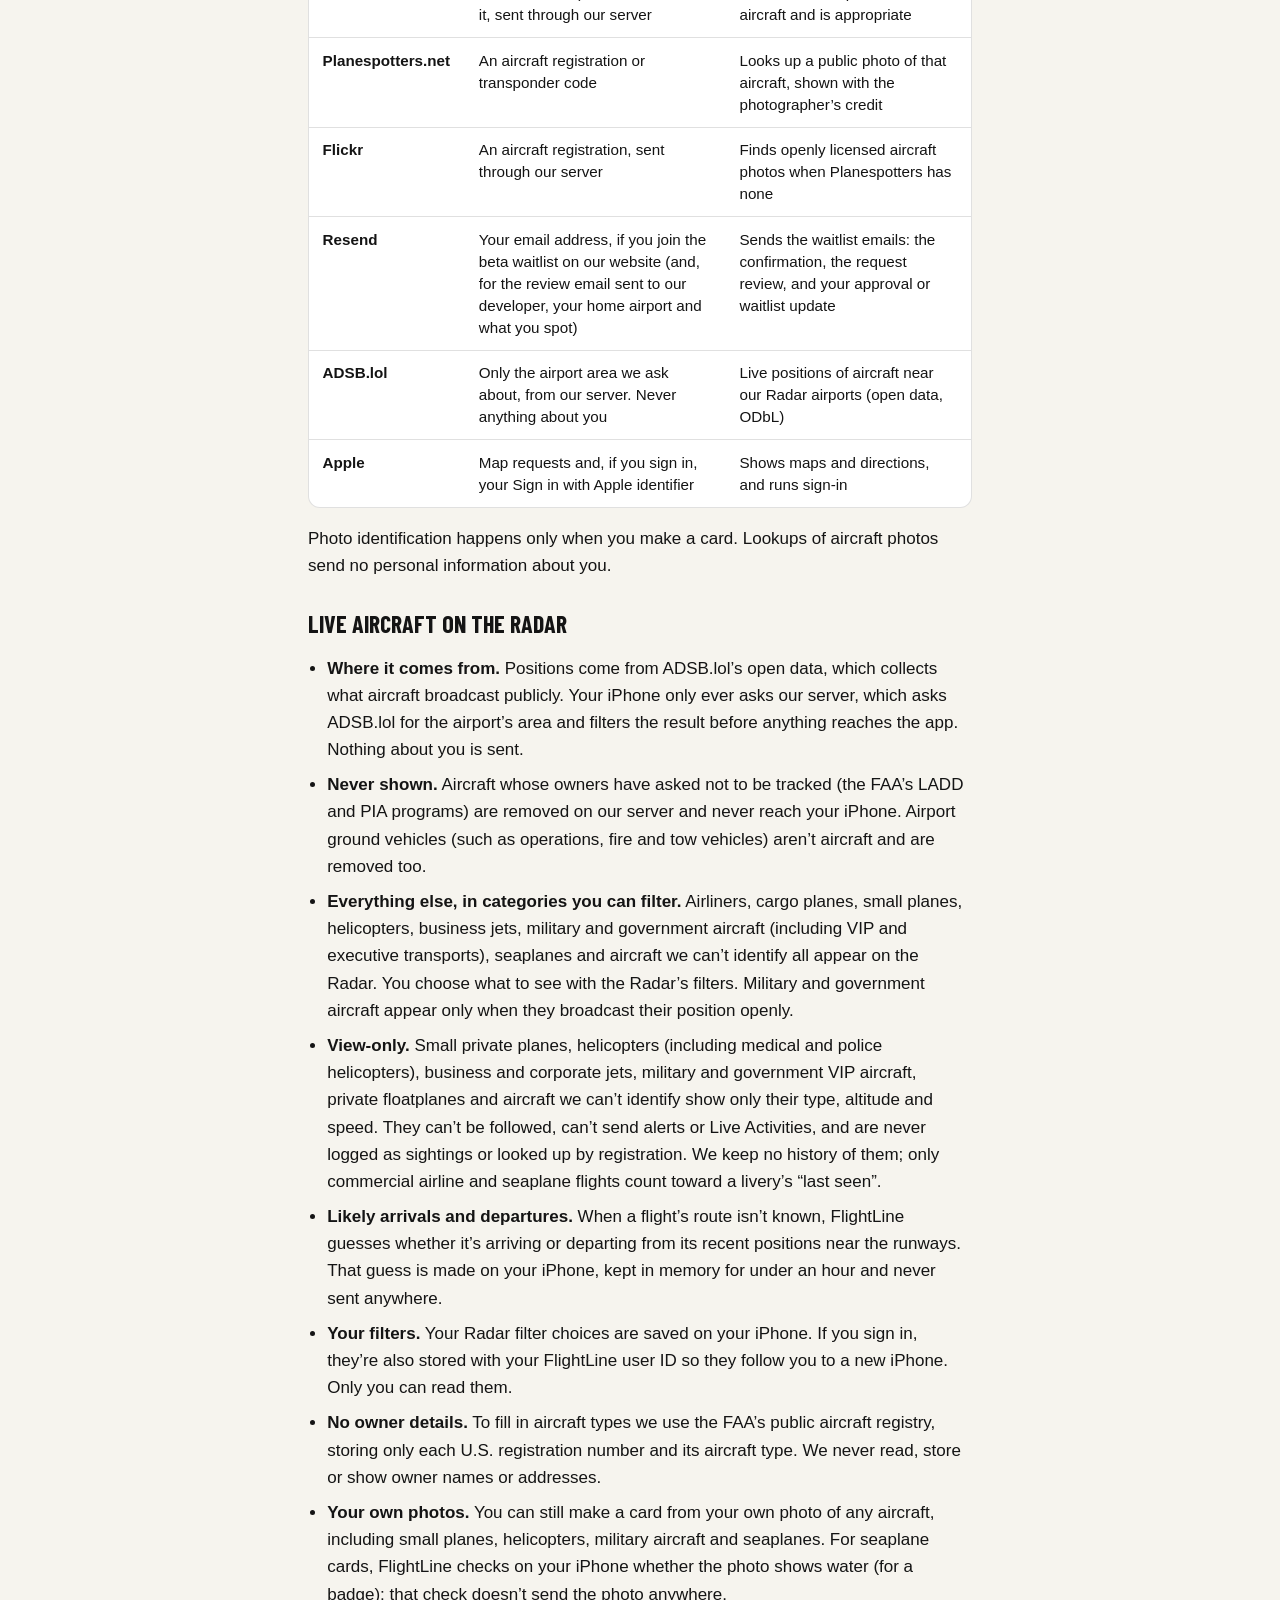
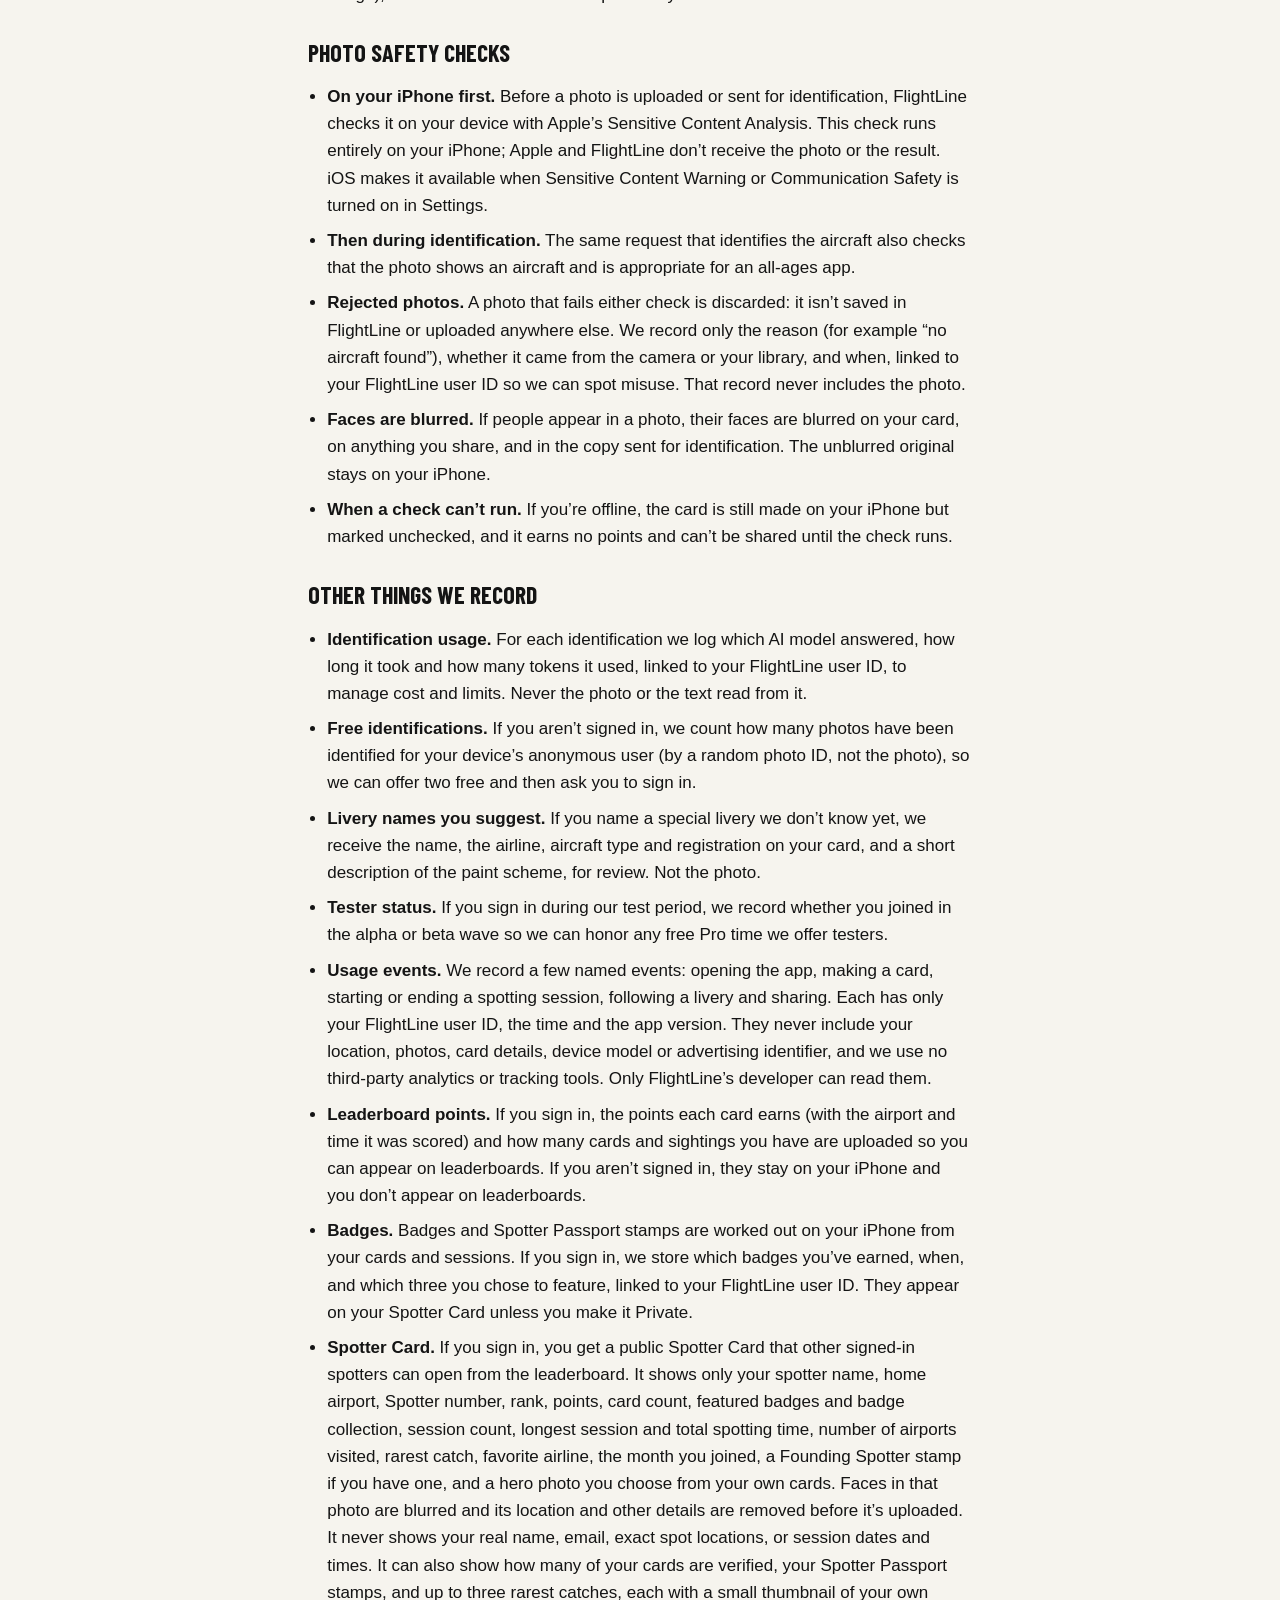
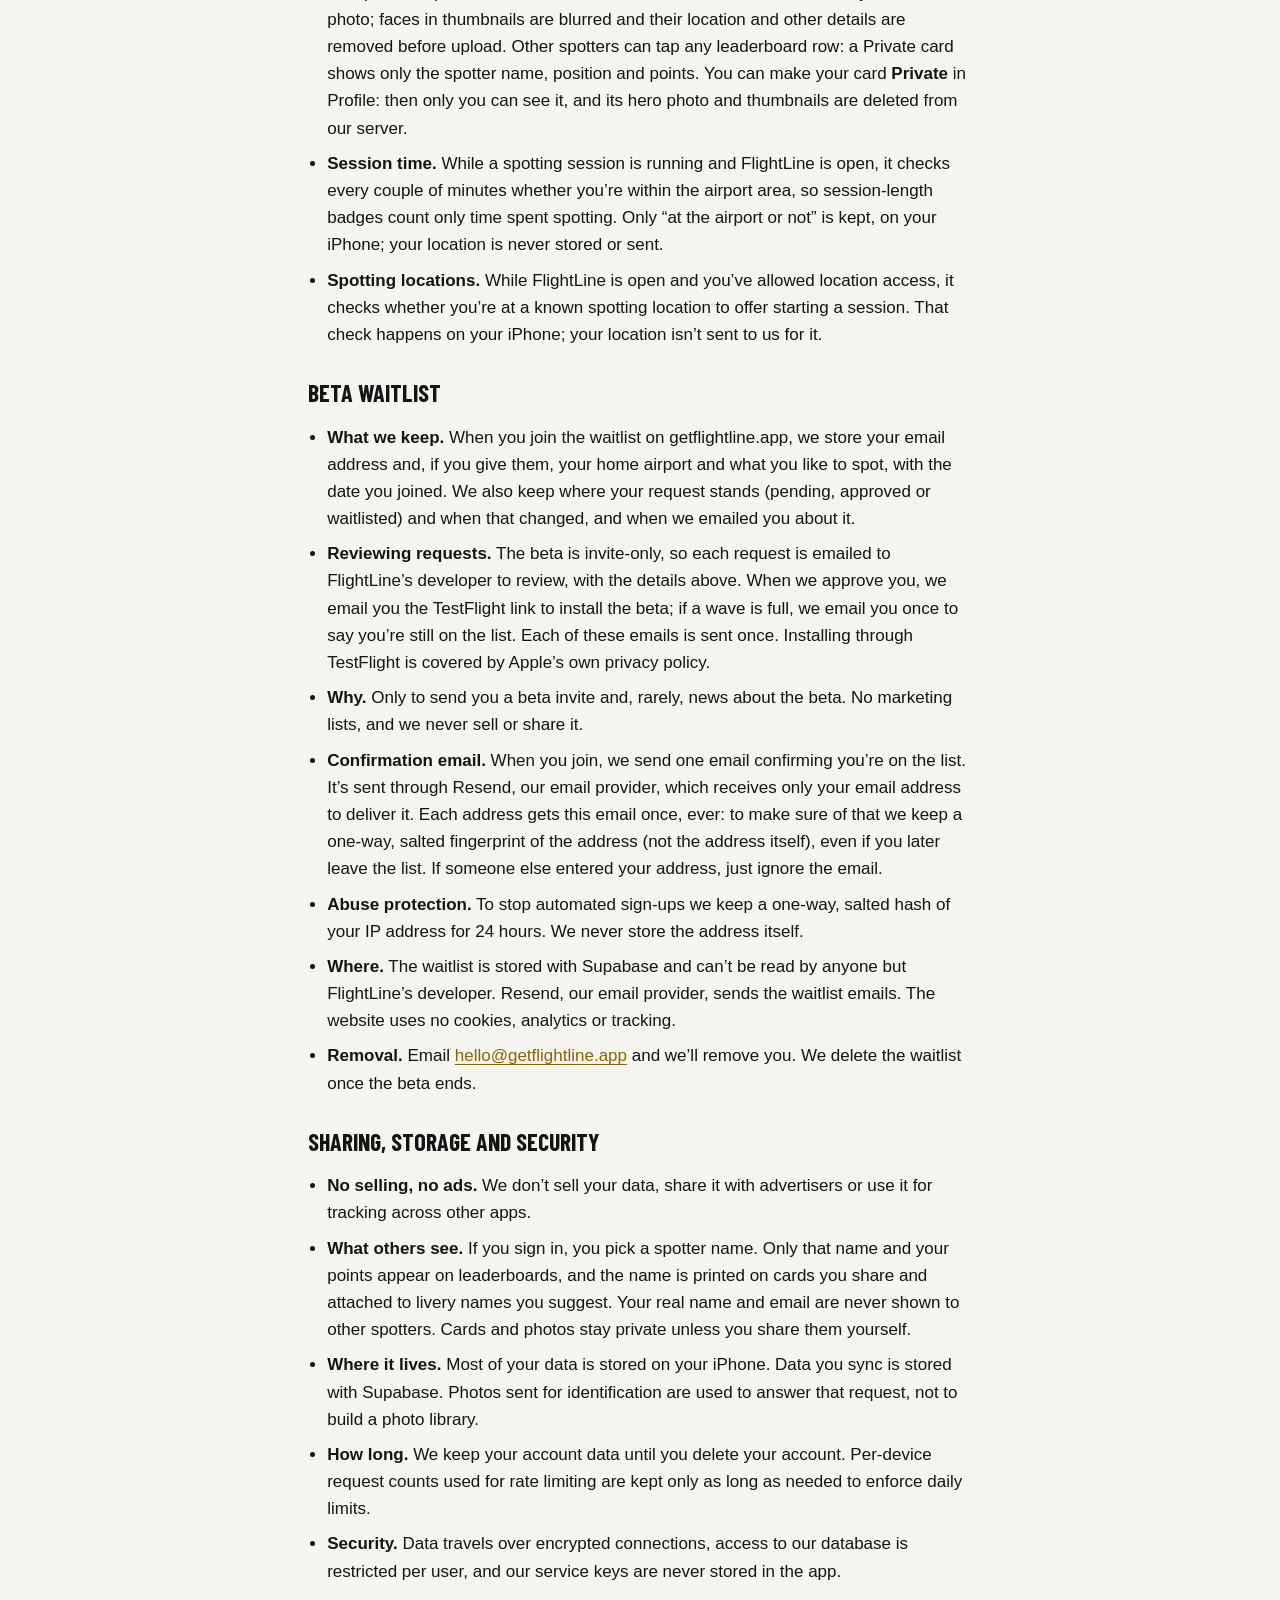
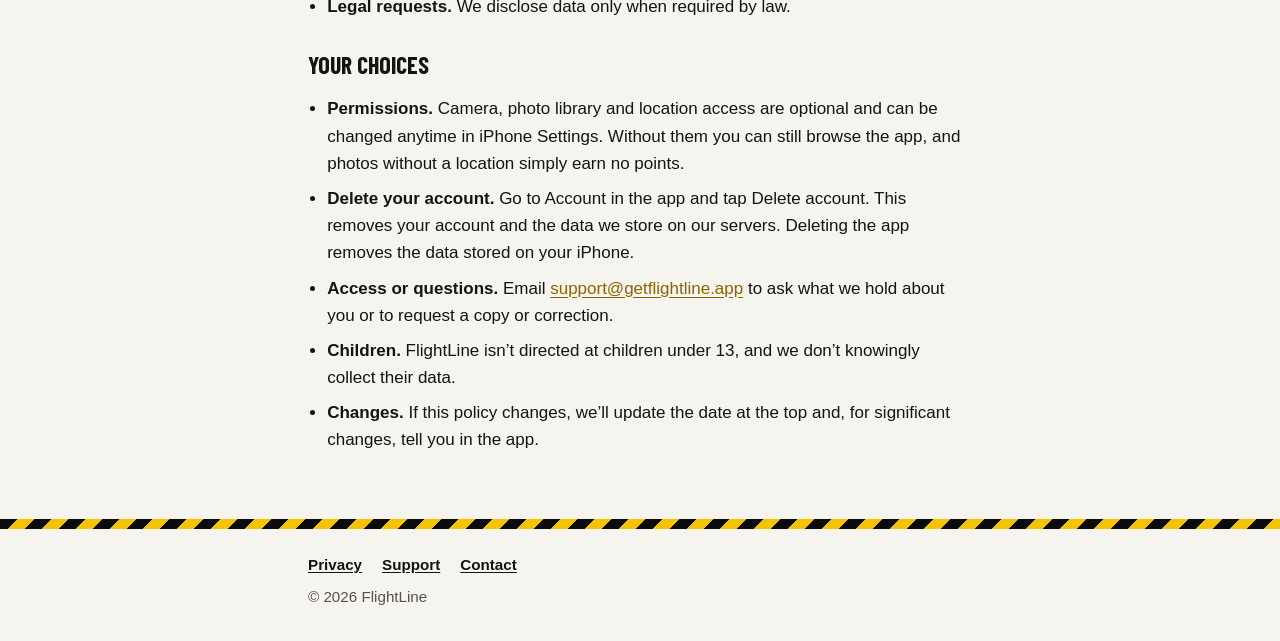
==== commit f5e04449: "Privacy (build 8): everything shown in filterable categories, business jets and VIP aircraft view-on" ====
--- a/privacy/index.html
+++ b/privacy/index.html
@@ -22,7 +22,7 @@
 <main class="page policy">
   <div class="wrap">
     <h1>FlightLine Privacy Policy</h1>
-    <p class="updated">Last updated November 19, 2026</p>
+    <p class="updated">Last updated November 20, 2026</p>
 
     <p class="summary">FlightLine collects only what it needs to identify the aircraft you photograph, log your sightings and run your account, and it never sells your data or shows ads.</p>
 
@@ -66,9 +66,11 @@
     <h2 id="live-aircraft">Live aircraft on the Radar</h2>
     <ul>
       <li><strong>Where it comes from.</strong> Positions come from ADSB.lol&rsquo;s open data, which collects what aircraft broadcast publicly. Your iPhone only ever asks our server, which asks ADSB.lol for the airport&rsquo;s area and filters the result before anything reaches the app. Nothing about you is sent.</li>
-      <li><strong>Never shown.</strong> Aircraft whose owners have asked not to be tracked (the FAA&rsquo;s LADD and PIA programs), business and corporate jets, government VIP and executive transports (such as Air Force One and other VIP flights), and anything our server can&rsquo;t identify are removed on our server and never reach your iPhone.</li>
-      <li><strong>Optional layers, off by default.</strong> You can turn on small private planes, helicopters and military aircraft. Military aircraft appear only when they broadcast their position openly and are of types we list (transports, tankers, patrol and Coast Guard aircraft).</li>
-      <li><strong>View-only.</strong> Private planes, helicopters (including medical and police helicopters), military aircraft and private floatplanes show only their type, altitude and speed. They can&rsquo;t be followed, can&rsquo;t send alerts or Live Activities, and are never logged as sightings or looked up by registration. We keep no history of them; only commercial airline and seaplane flights count toward a livery&rsquo;s &ldquo;last seen&rdquo;.</li>
+      <li><strong>Never shown.</strong> Aircraft whose owners have asked not to be tracked (the FAA&rsquo;s LADD and PIA programs) are removed on our server and never reach your iPhone. Airport ground vehicles (such as operations, fire and tow vehicles) aren&rsquo;t aircraft and are removed too.</li>
+      <li><strong>Everything else, in categories you can filter.</strong> Airliners, cargo planes, small planes, helicopters, business jets, military and government aircraft (including VIP and executive transports), seaplanes and aircraft we can&rsquo;t identify all appear on the Radar. You choose what to see with the Radar&rsquo;s filters. Military and government aircraft appear only when they broadcast their position openly.</li>
+      <li><strong>View-only.</strong> Small private planes, helicopters (including medical and police helicopters), business and corporate jets, military and government VIP aircraft, private floatplanes and aircraft we can&rsquo;t identify show only their type, altitude and speed. They can&rsquo;t be followed, can&rsquo;t send alerts or Live Activities, and are never logged as sightings or looked up by registration. We keep no history of them; only commercial airline and seaplane flights count toward a livery&rsquo;s &ldquo;last seen&rdquo;.</li>
+      <li><strong>Likely arrivals and departures.</strong> When a flight&rsquo;s route isn&rsquo;t known, FlightLine guesses whether it&rsquo;s arriving or departing from its recent positions near the runways. That guess is made on your iPhone, kept in memory for under an hour and never sent anywhere.</li>
+      <li><strong>Your filters.</strong> Your Radar filter choices are saved on your iPhone. If you sign in, they&rsquo;re also stored with your FlightLine user ID so they follow you to a new iPhone. Only you can read them.</li>
       <li><strong>No owner details.</strong> To fill in aircraft types we use the FAA&rsquo;s public aircraft registry, storing only each U.S. registration number and its aircraft type. We never read, store or show owner names or addresses.</li>
       <li><strong>Your own photos.</strong> You can still make a card from your own photo of any aircraft, including small planes, helicopters, military aircraft and seaplanes. For seaplane cards, FlightLine checks on your iPhone whether the photo shows water (for a badge); that check doesn&rsquo;t send the photo anywhere.</li>
     </ul>
@@ -90,7 +92,8 @@
       <li><strong>Tester status.</strong> If you sign in during our test period, we record whether you joined in the alpha or beta wave so we can honor any free Pro time we offer testers.</li>
       <li><strong>Usage events.</strong> We record a few named events: opening the app, making a card, starting or ending a spotting session, following a livery and sharing. Each has only your FlightLine user ID, the time and the app version. They never include your location, photos, card details, device model or advertising identifier, and we use no third-party analytics or tracking tools. Only FlightLine&rsquo;s developer can read them.</li>
       <li><strong>Leaderboard points.</strong> If you sign in, the points each card earns (with the airport and time it was scored) and how many cards and sightings you have are uploaded so you can appear on leaderboards. If you aren&rsquo;t signed in, they stay on your iPhone and you don&rsquo;t appear on leaderboards.</li>
-      <li><strong>Badges.</strong> Badges and Spotter Passport stamps are worked out on your iPhone from your cards and sessions. If you sign in, we store which badges you&rsquo;ve earned, when, and which three you chose to feature, linked to your FlightLine user ID. For now only you can see them.</li>
+      <li><strong>Badges.</strong> Badges and Spotter Passport stamps are worked out on your iPhone from your cards and sessions. If you sign in, we store which badges you&rsquo;ve earned, when, and which three you chose to feature, linked to your FlightLine user ID. They appear on your Spotter Card unless you make it Private.</li>
+      <li><strong>Spotter Card.</strong> If you sign in, you get a public Spotter Card that other signed-in spotters can open from the leaderboard. It shows only your spotter name, home airport, Spotter number, rank, points, card count, featured badges and badge collection, session count, longest session and total spotting time, number of airports visited, rarest catch, favorite airline, the month you joined, a Founding Spotter stamp if you have one, and a hero photo you choose from your own cards. Faces in that photo are blurred and its location and other details are removed before it&rsquo;s uploaded. It never shows your real name, email, exact spot locations, or session dates and times. It can also show how many of your cards are verified, your Spotter Passport stamps, and up to three rarest catches, each with a small thumbnail of your own photo; faces in thumbnails are blurred and their location and other details are removed before upload. Other spotters can tap any leaderboard row: a Private card shows only the spotter name, position and points. You can make your card <strong>Private</strong> in Profile: then only you can see it, and its hero photo and thumbnails are deleted from our server.</li>
       <li><strong>Session time.</strong> While a spotting session is running and FlightLine is open, it checks every couple of minutes whether you&rsquo;re within the airport area, so session-length badges count only time spent spotting. Only &ldquo;at the airport or not&rdquo; is kept, on your iPhone; your location is never stored or sent.</li>
       <li><strong>Spotting locations.</strong> While FlightLine is open and you&rsquo;ve allowed location access, it checks whether you&rsquo;re at a known spotting location to offer starting a session. That check happens on your iPhone; your location isn&rsquo;t sent to us for it.</li>
     </ul>
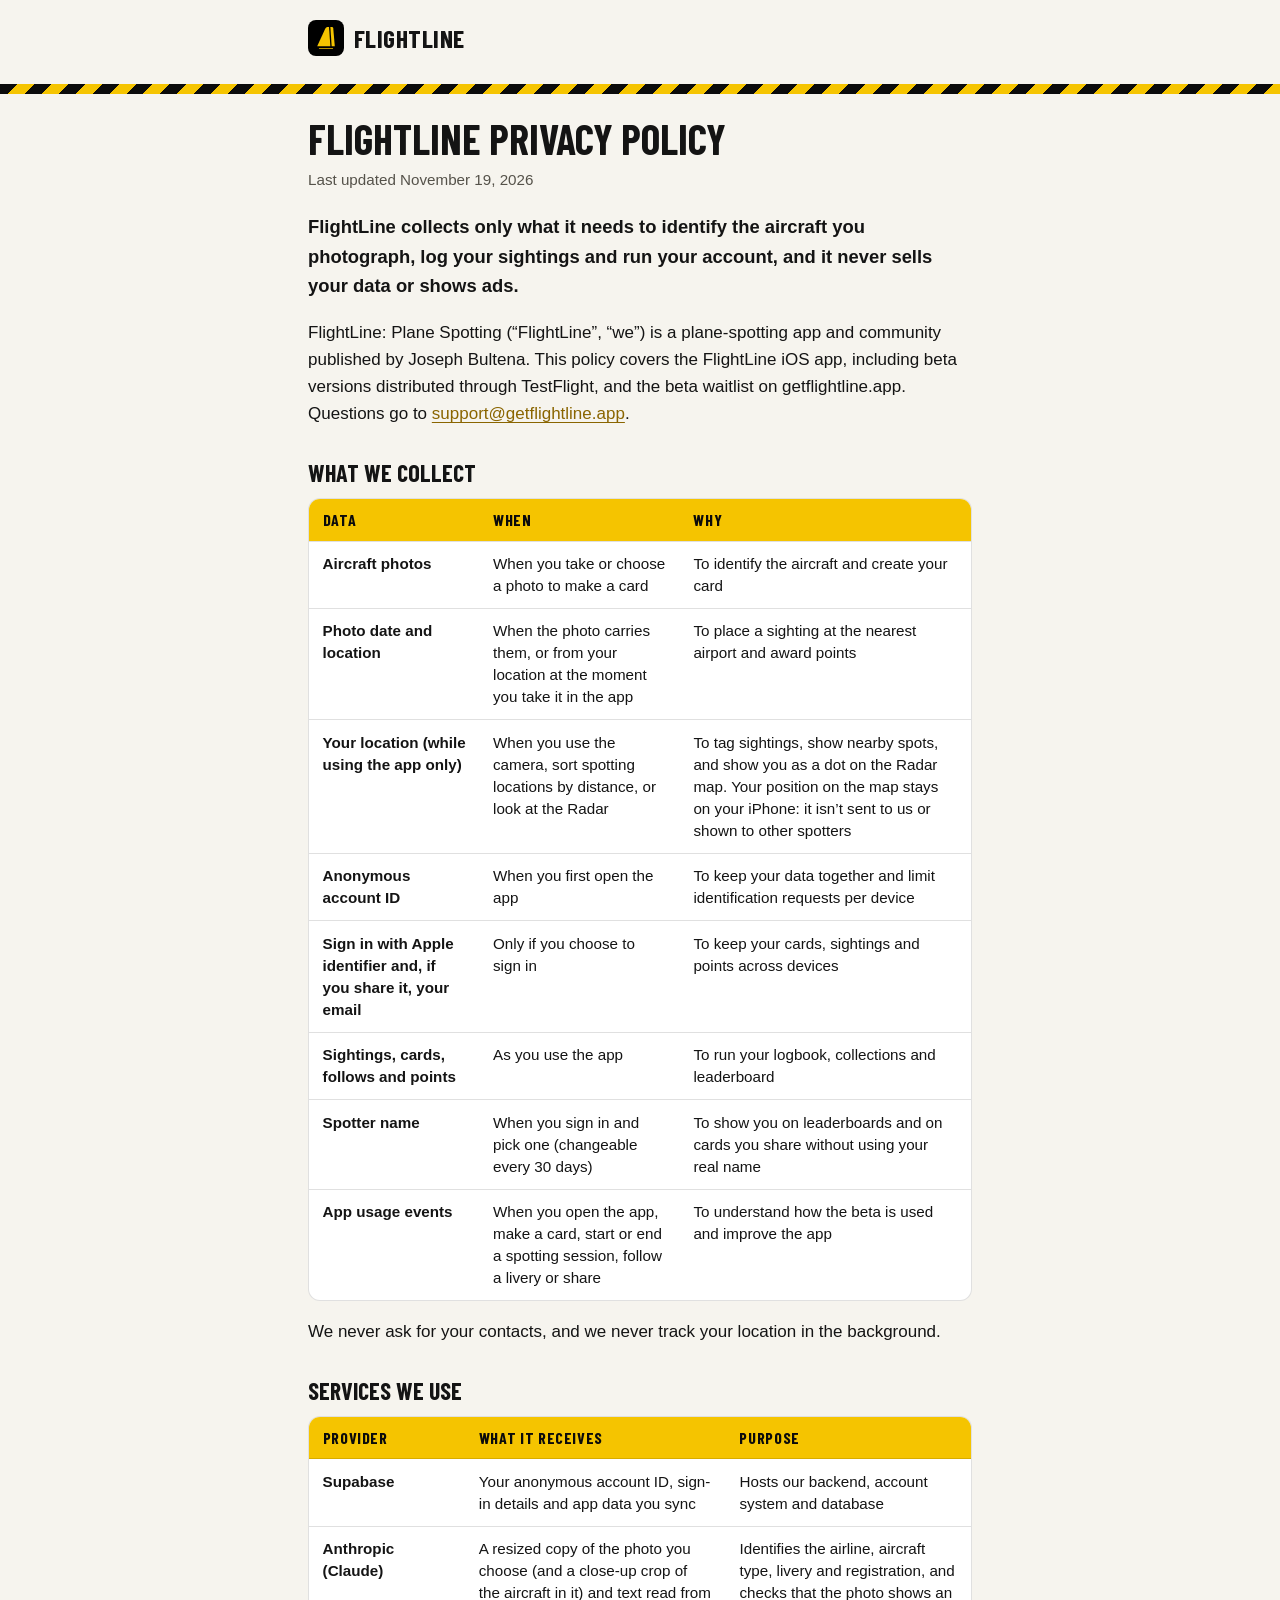
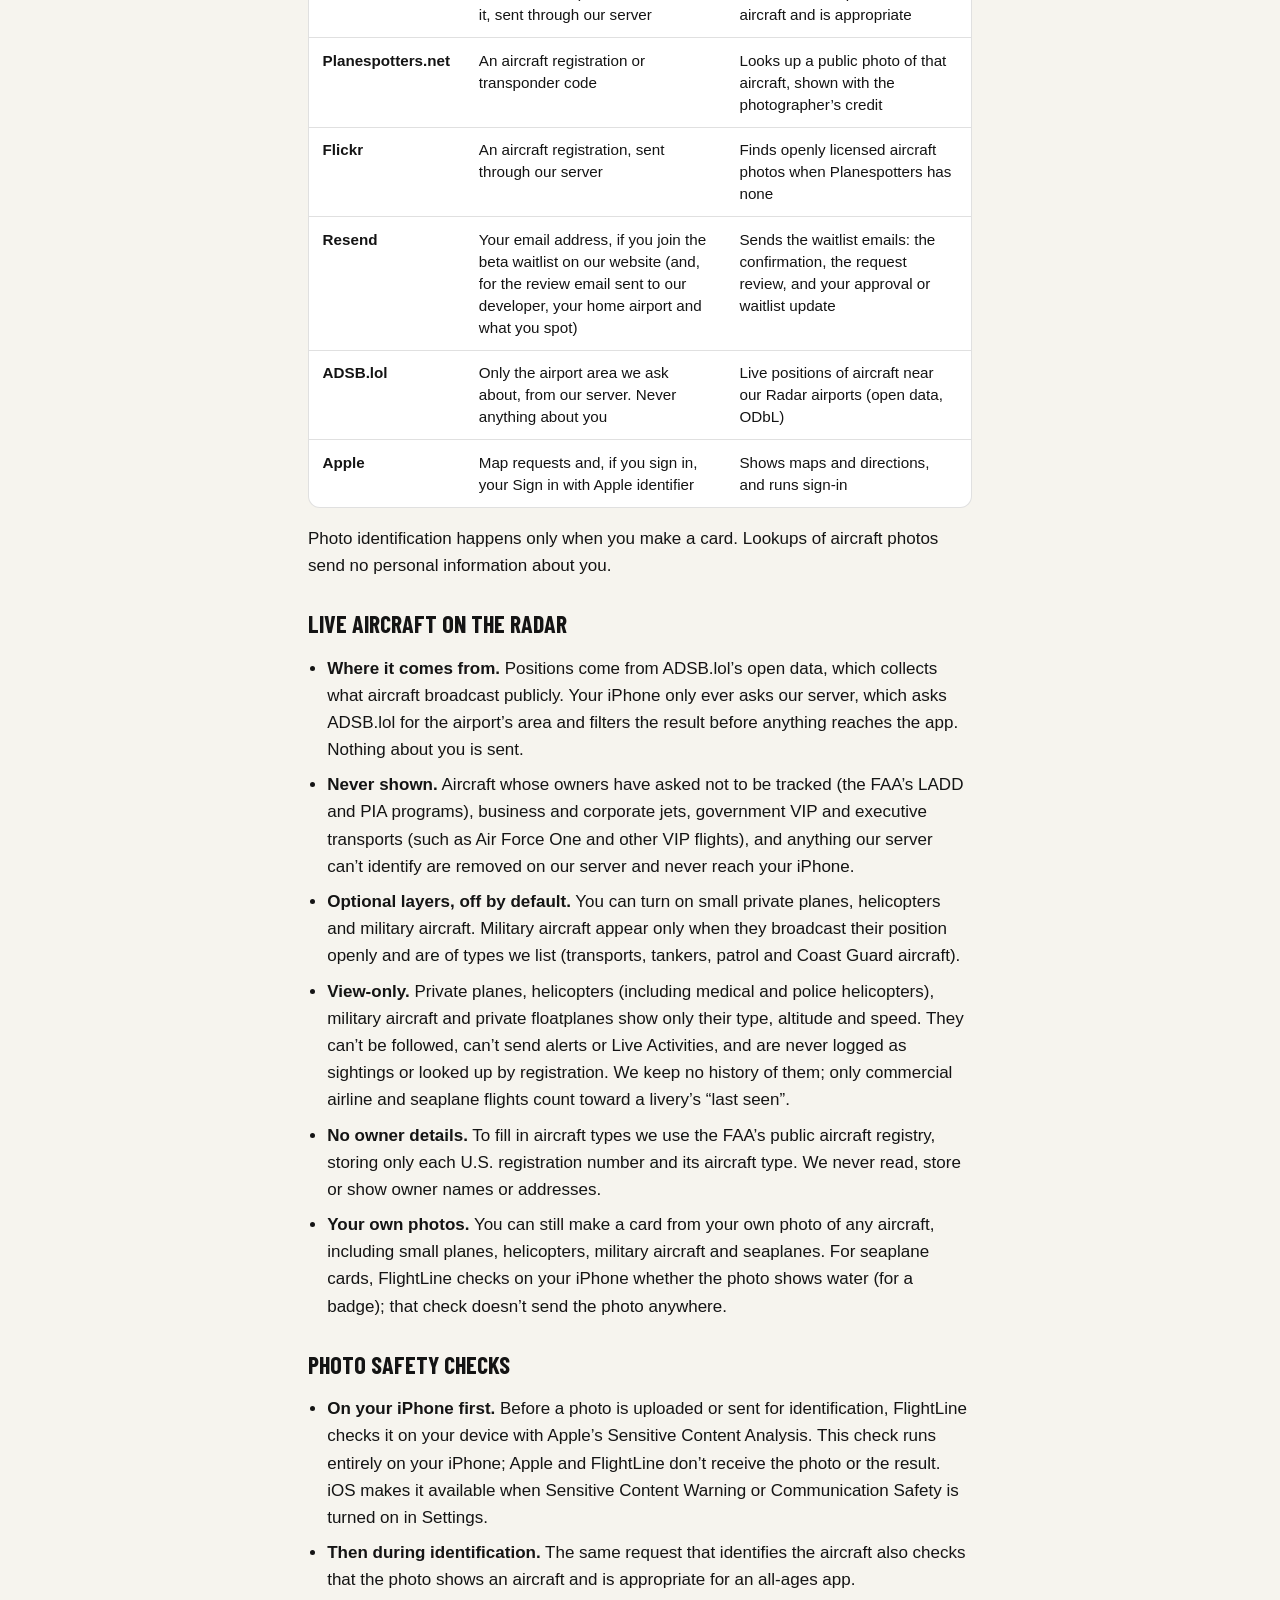
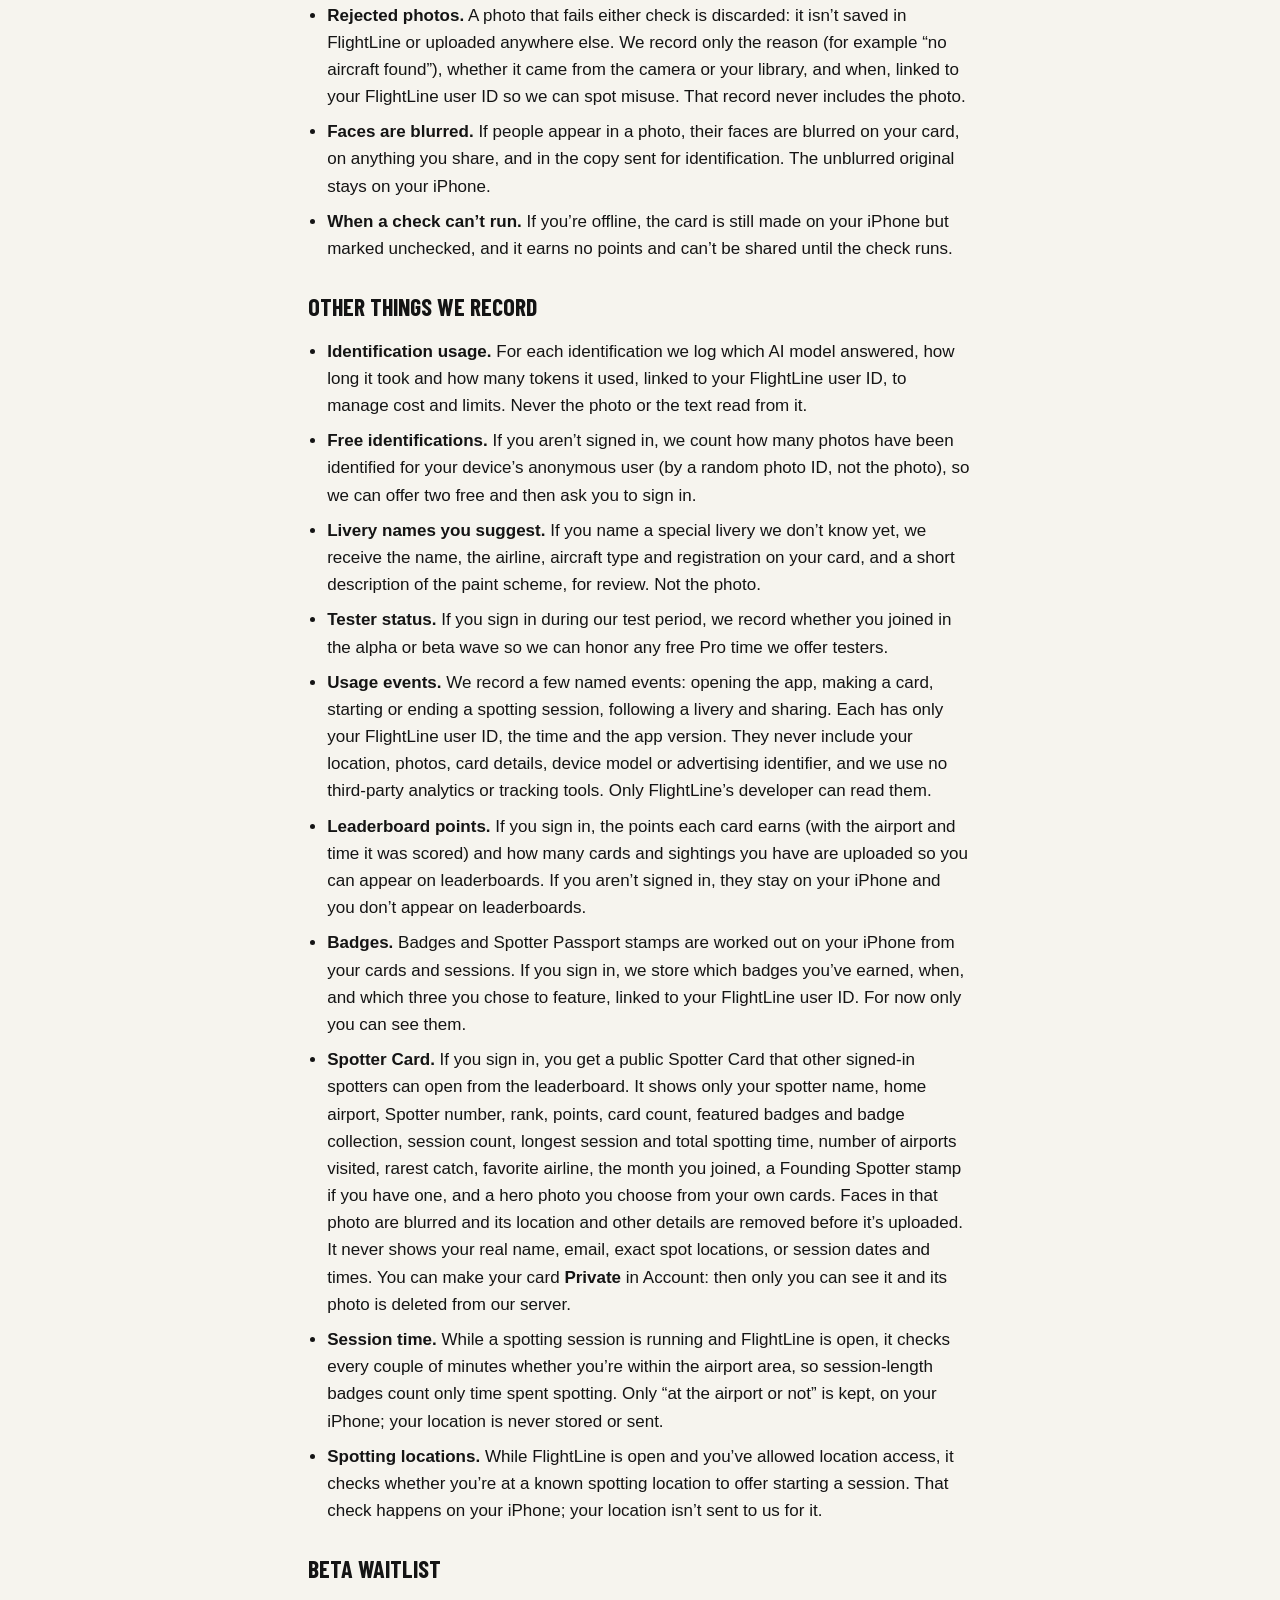
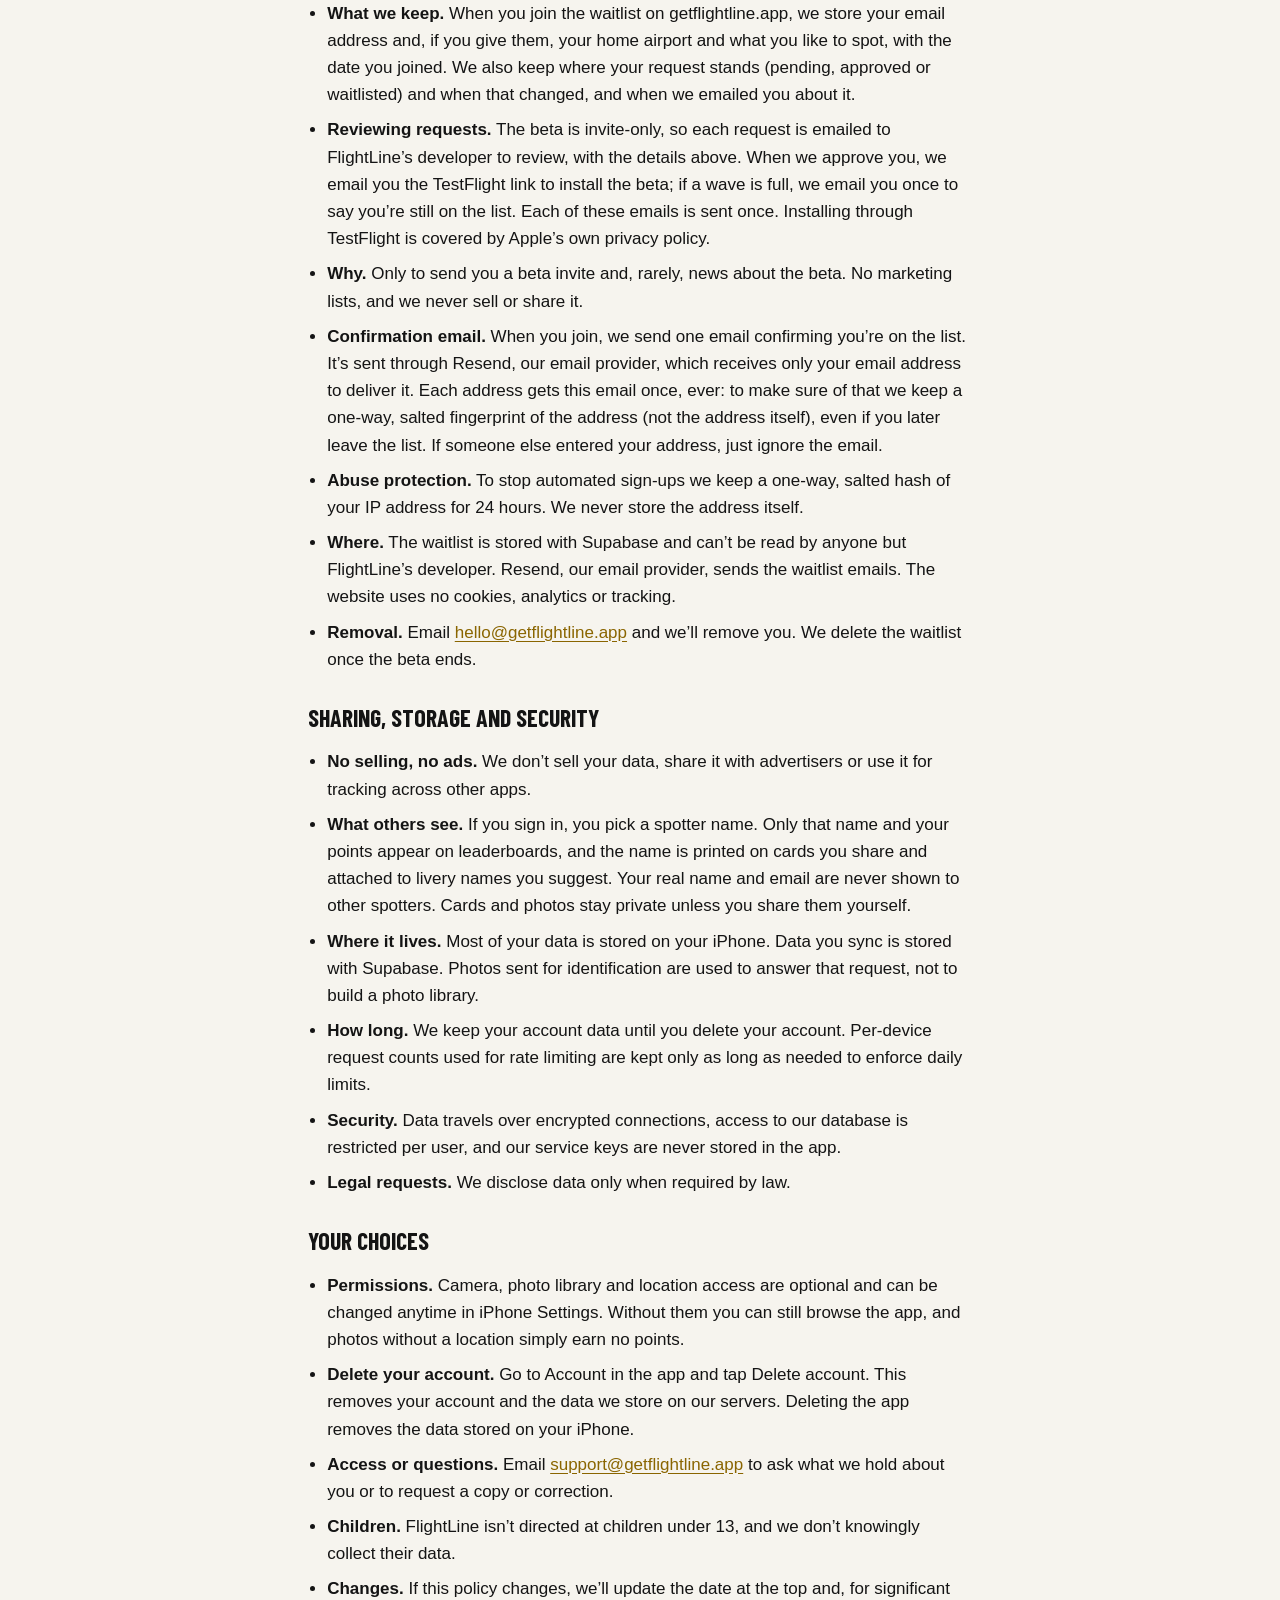
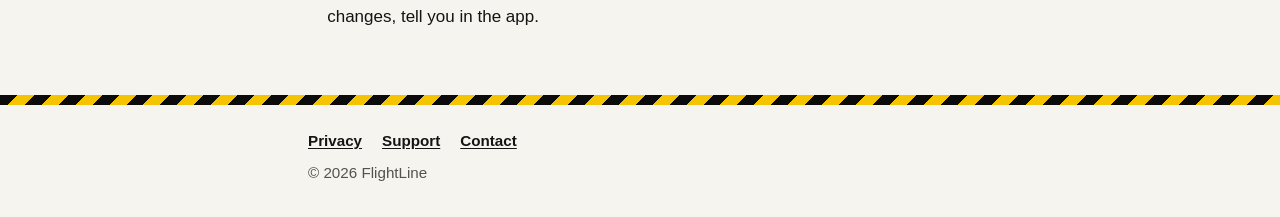
==== commit 37a85bcf: "Merge branch 'spotter-cards' into build8-privacy" ====
--- a/privacy/index.html
+++ b/privacy/index.html
@@ -22,7 +22,7 @@
 <main class="page policy">
   <div class="wrap">
     <h1>FlightLine Privacy Policy</h1>
-    <p class="updated">Last updated November 20, 2026</p>
+    <p class="updated">Last updated November 19, 2026</p>
 
     <p class="summary">FlightLine collects only what it needs to identify the aircraft you photograph, log your sightings and run your account, and it never sells your data or shows ads.</p>
 
@@ -66,11 +66,9 @@
     <h2 id="live-aircraft">Live aircraft on the Radar</h2>
     <ul>
       <li><strong>Where it comes from.</strong> Positions come from ADSB.lol&rsquo;s open data, which collects what aircraft broadcast publicly. Your iPhone only ever asks our server, which asks ADSB.lol for the airport&rsquo;s area and filters the result before anything reaches the app. Nothing about you is sent.</li>
-      <li><strong>Never shown.</strong> Aircraft whose owners have asked not to be tracked (the FAA&rsquo;s LADD and PIA programs) are removed on our server and never reach your iPhone. Airport ground vehicles (such as operations, fire and tow vehicles) aren&rsquo;t aircraft and are removed too.</li>
-      <li><strong>Everything else, in categories you can filter.</strong> Airliners, cargo planes, small planes, helicopters, business jets, military and government aircraft (including VIP and executive transports), seaplanes and aircraft we can&rsquo;t identify all appear on the Radar. You choose what to see with the Radar&rsquo;s filters. Military and government aircraft appear only when they broadcast their position openly.</li>
-      <li><strong>View-only.</strong> Small private planes, helicopters (including medical and police helicopters), business and corporate jets, military and government VIP aircraft, private floatplanes and aircraft we can&rsquo;t identify show only their type, altitude and speed. They can&rsquo;t be followed, can&rsquo;t send alerts or Live Activities, and are never logged as sightings or looked up by registration. We keep no history of them; only commercial airline and seaplane flights count toward a livery&rsquo;s &ldquo;last seen&rdquo;.</li>
-      <li><strong>Likely arrivals and departures.</strong> When a flight&rsquo;s route isn&rsquo;t known, FlightLine guesses whether it&rsquo;s arriving or departing from its recent positions near the runways. That guess is made on your iPhone, kept in memory for under an hour and never sent anywhere.</li>
-      <li><strong>Your filters.</strong> Your Radar filter choices are saved on your iPhone. If you sign in, they&rsquo;re also stored with your FlightLine user ID so they follow you to a new iPhone. Only you can read them.</li>
+      <li><strong>Never shown.</strong> Aircraft whose owners have asked not to be tracked (the FAA&rsquo;s LADD and PIA programs), business and corporate jets, government VIP and executive transports (such as Air Force One and other VIP flights), and anything our server can&rsquo;t identify are removed on our server and never reach your iPhone.</li>
+      <li><strong>Optional layers, off by default.</strong> You can turn on small private planes, helicopters and military aircraft. Military aircraft appear only when they broadcast their position openly and are of types we list (transports, tankers, patrol and Coast Guard aircraft).</li>
+      <li><strong>View-only.</strong> Private planes, helicopters (including medical and police helicopters), military aircraft and private floatplanes show only their type, altitude and speed. They can&rsquo;t be followed, can&rsquo;t send alerts or Live Activities, and are never logged as sightings or looked up by registration. We keep no history of them; only commercial airline and seaplane flights count toward a livery&rsquo;s &ldquo;last seen&rdquo;.</li>
       <li><strong>No owner details.</strong> To fill in aircraft types we use the FAA&rsquo;s public aircraft registry, storing only each U.S. registration number and its aircraft type. We never read, store or show owner names or addresses.</li>
       <li><strong>Your own photos.</strong> You can still make a card from your own photo of any aircraft, including small planes, helicopters, military aircraft and seaplanes. For seaplane cards, FlightLine checks on your iPhone whether the photo shows water (for a badge); that check doesn&rsquo;t send the photo anywhere.</li>
     </ul>
@@ -92,8 +90,8 @@
       <li><strong>Tester status.</strong> If you sign in during our test period, we record whether you joined in the alpha or beta wave so we can honor any free Pro time we offer testers.</li>
       <li><strong>Usage events.</strong> We record a few named events: opening the app, making a card, starting or ending a spotting session, following a livery and sharing. Each has only your FlightLine user ID, the time and the app version. They never include your location, photos, card details, device model or advertising identifier, and we use no third-party analytics or tracking tools. Only FlightLine&rsquo;s developer can read them.</li>
       <li><strong>Leaderboard points.</strong> If you sign in, the points each card earns (with the airport and time it was scored) and how many cards and sightings you have are uploaded so you can appear on leaderboards. If you aren&rsquo;t signed in, they stay on your iPhone and you don&rsquo;t appear on leaderboards.</li>
-      <li><strong>Badges.</strong> Badges and Spotter Passport stamps are worked out on your iPhone from your cards and sessions. If you sign in, we store which badges you&rsquo;ve earned, when, and which three you chose to feature, linked to your FlightLine user ID. They appear on your Spotter Card unless you make it Private.</li>
-      <li><strong>Spotter Card.</strong> If you sign in, you get a public Spotter Card that other signed-in spotters can open from the leaderboard. It shows only your spotter name, home airport, Spotter number, rank, points, card count, featured badges and badge collection, session count, longest session and total spotting time, number of airports visited, rarest catch, favorite airline, the month you joined, a Founding Spotter stamp if you have one, and a hero photo you choose from your own cards. Faces in that photo are blurred and its location and other details are removed before it&rsquo;s uploaded. It never shows your real name, email, exact spot locations, or session dates and times. It can also show how many of your cards are verified, your Spotter Passport stamps, and up to three rarest catches, each with a small thumbnail of your own photo; faces in thumbnails are blurred and their location and other details are removed before upload. Other spotters can tap any leaderboard row: a Private card shows only the spotter name, position and points. You can make your card <strong>Private</strong> in Profile: then only you can see it, and its hero photo and thumbnails are deleted from our server.</li>
+      <li><strong>Badges.</strong> Badges and Spotter Passport stamps are worked out on your iPhone from your cards and sessions. If you sign in, we store which badges you&rsquo;ve earned, when, and which three you chose to feature, linked to your FlightLine user ID. For now only you can see them.</li>
+      <li><strong>Spotter Card.</strong> If you sign in, you get a public Spotter Card that other signed-in spotters can open from the leaderboard. It shows only your spotter name, home airport, Spotter number, rank, points, card count, featured badges and badge collection, session count, longest session and total spotting time, number of airports visited, rarest catch, favorite airline, the month you joined, a Founding Spotter stamp if you have one, and a hero photo you choose from your own cards. Faces in that photo are blurred and its location and other details are removed before it&rsquo;s uploaded. It never shows your real name, email, exact spot locations, or session dates and times. You can make your card <strong>Private</strong> in Account: then only you can see it and its photo is deleted from our server.</li>
       <li><strong>Session time.</strong> While a spotting session is running and FlightLine is open, it checks every couple of minutes whether you&rsquo;re within the airport area, so session-length badges count only time spent spotting. Only &ldquo;at the airport or not&rdquo; is kept, on your iPhone; your location is never stored or sent.</li>
       <li><strong>Spotting locations.</strong> While FlightLine is open and you&rsquo;ve allowed location access, it checks whether you&rsquo;re at a known spotting location to offer starting a session. That check happens on your iPhone; your location isn&rsquo;t sent to us for it.</li>
     </ul>
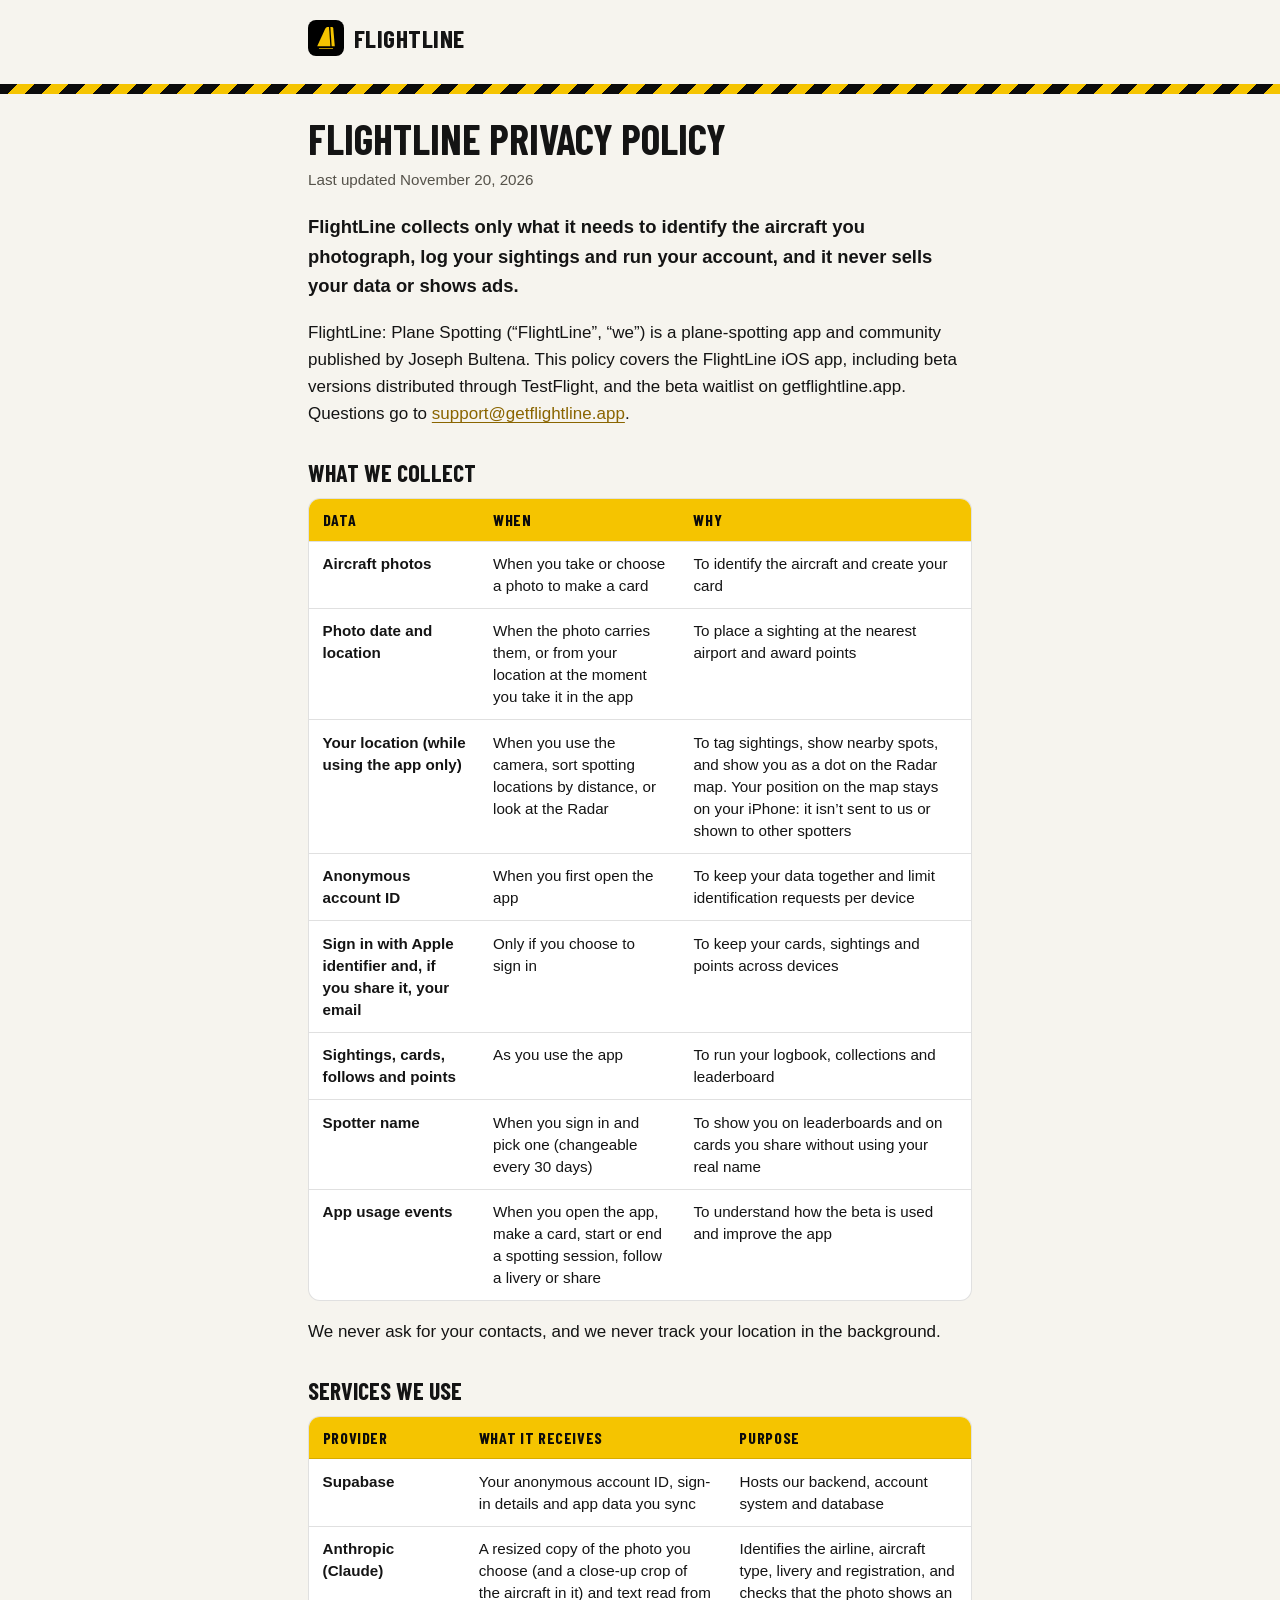
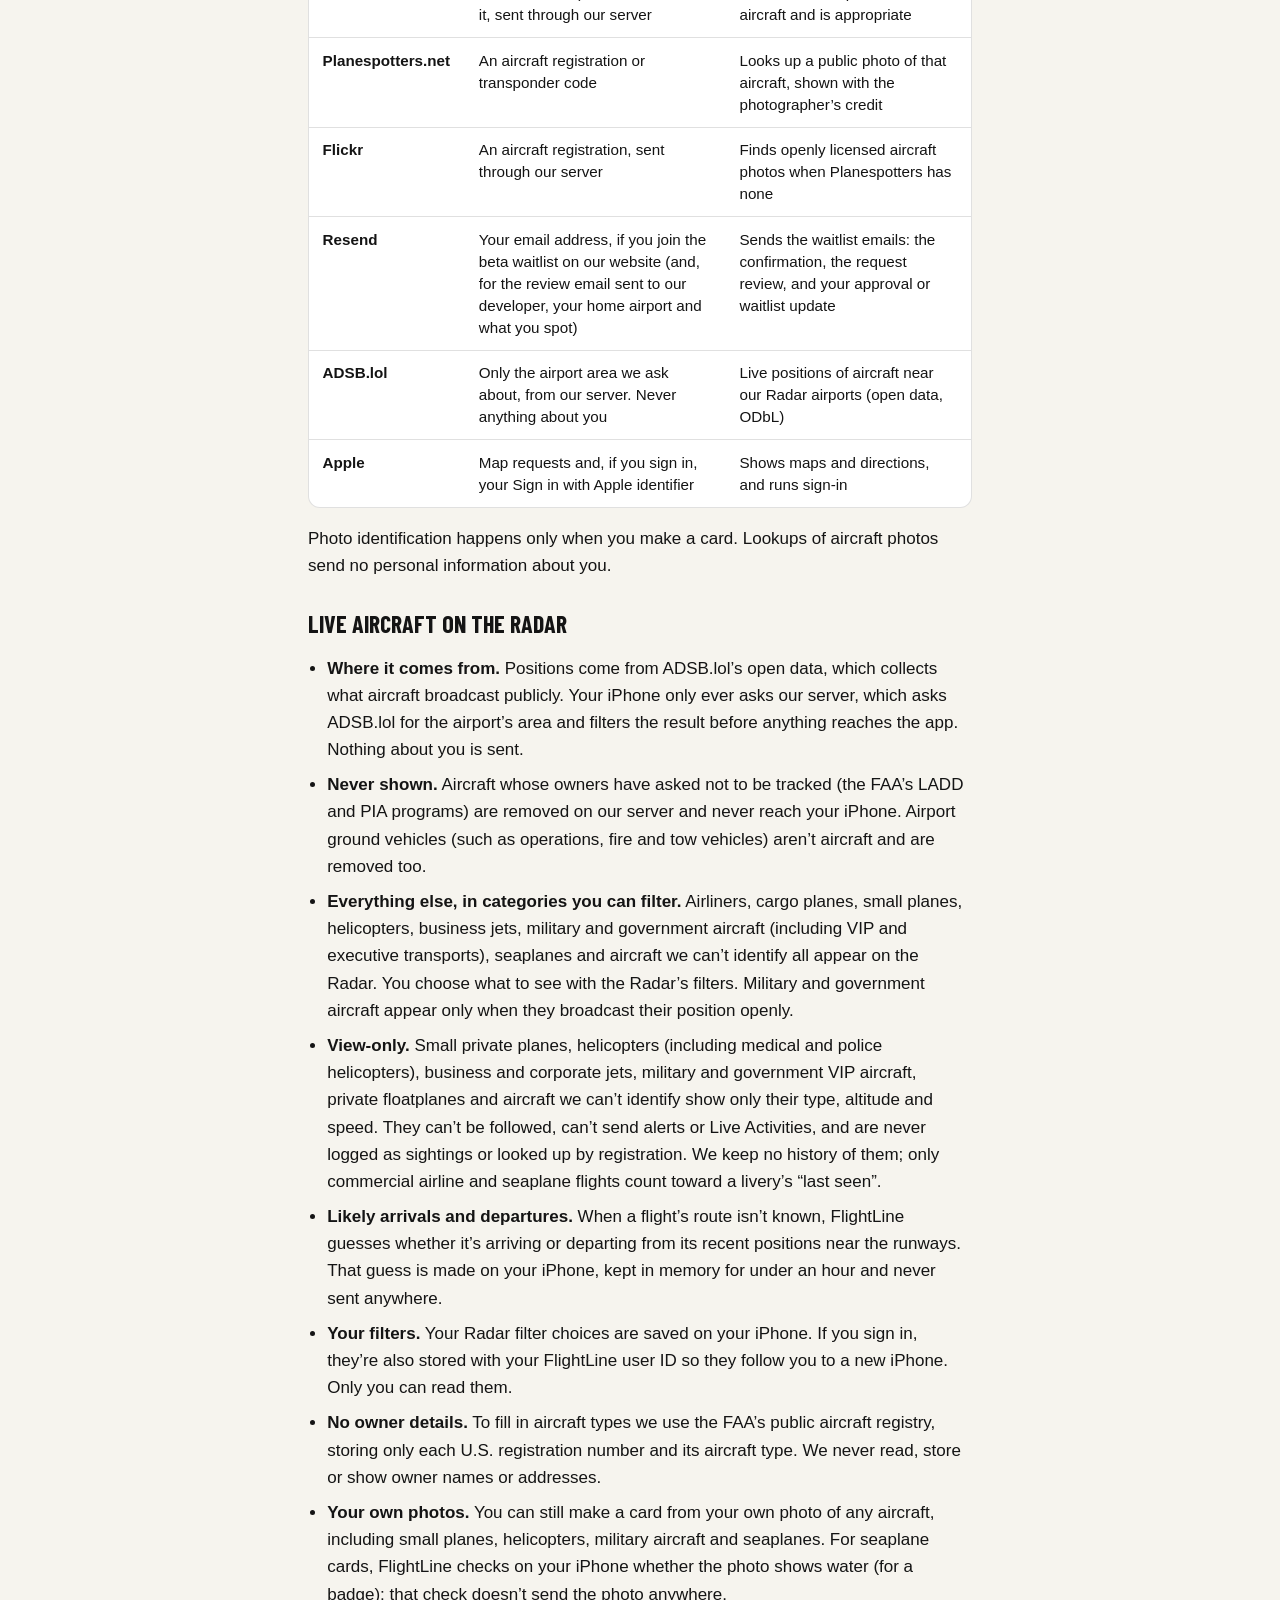
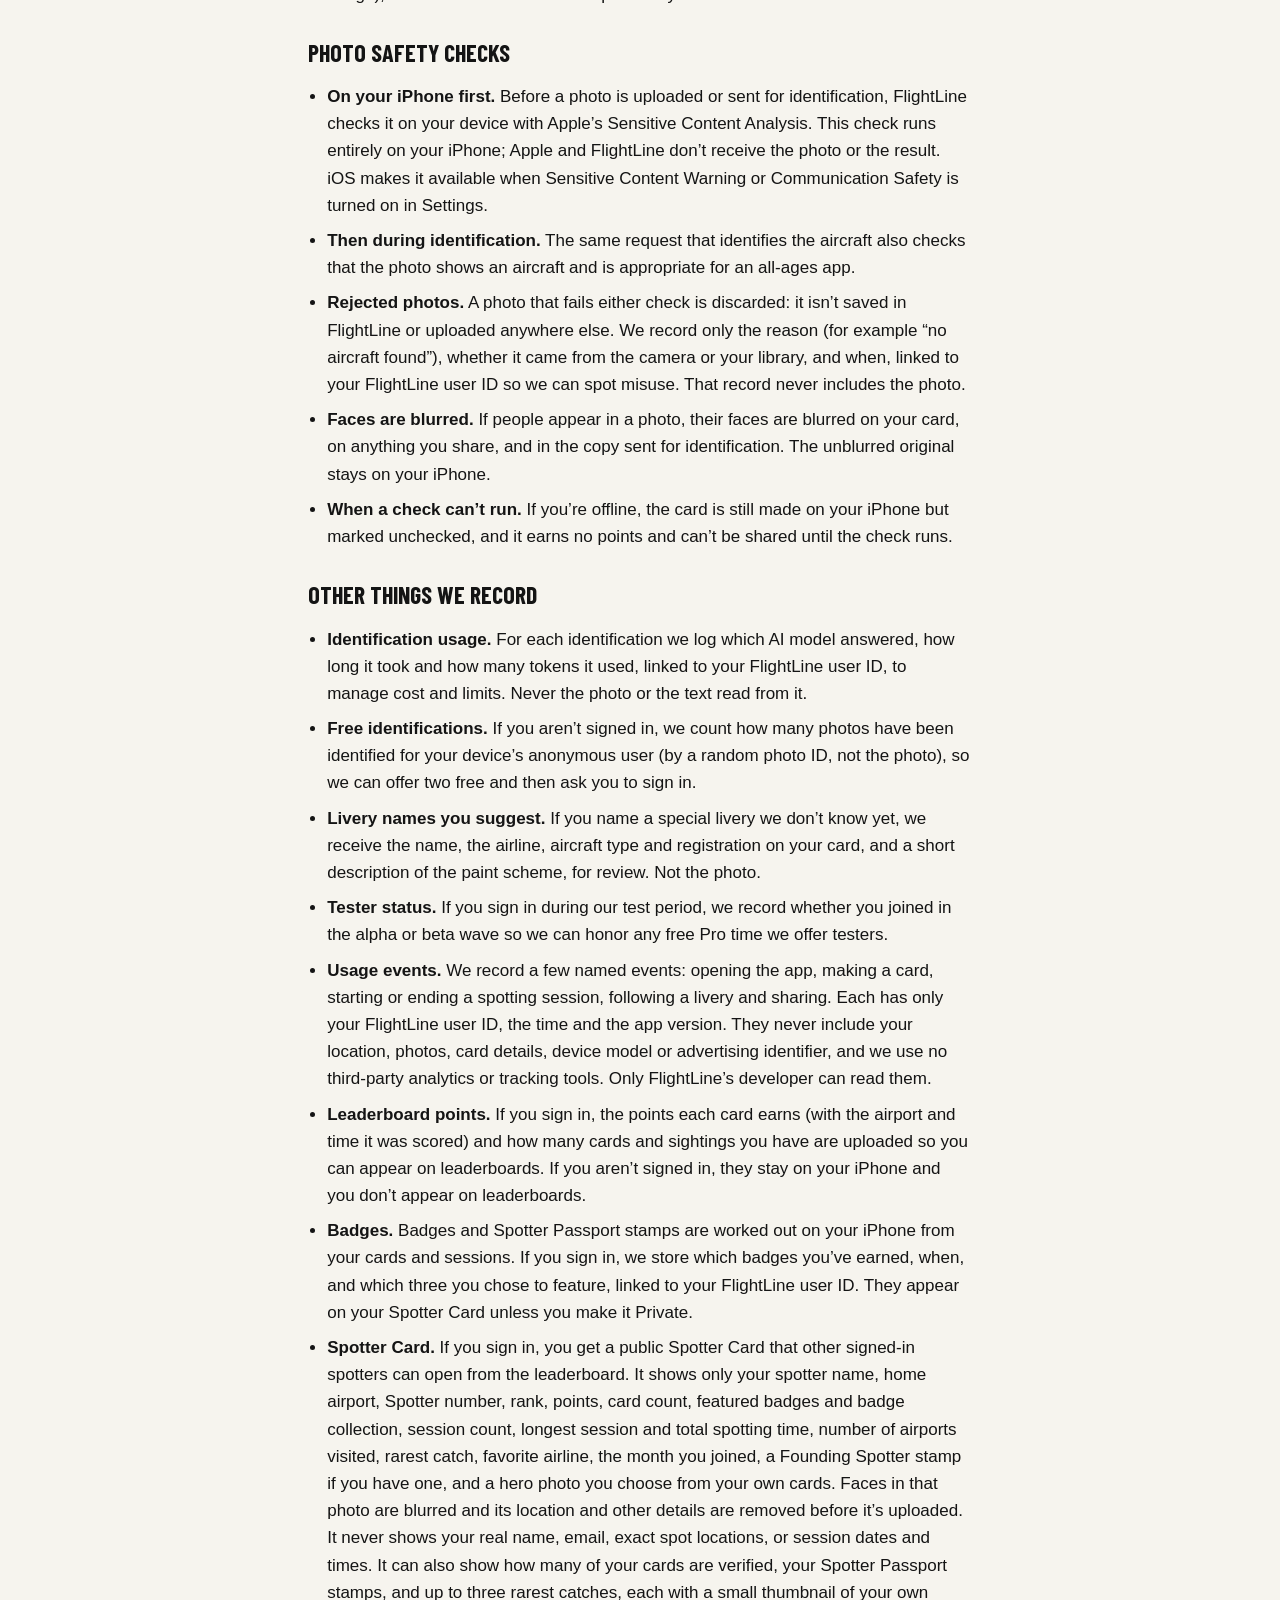
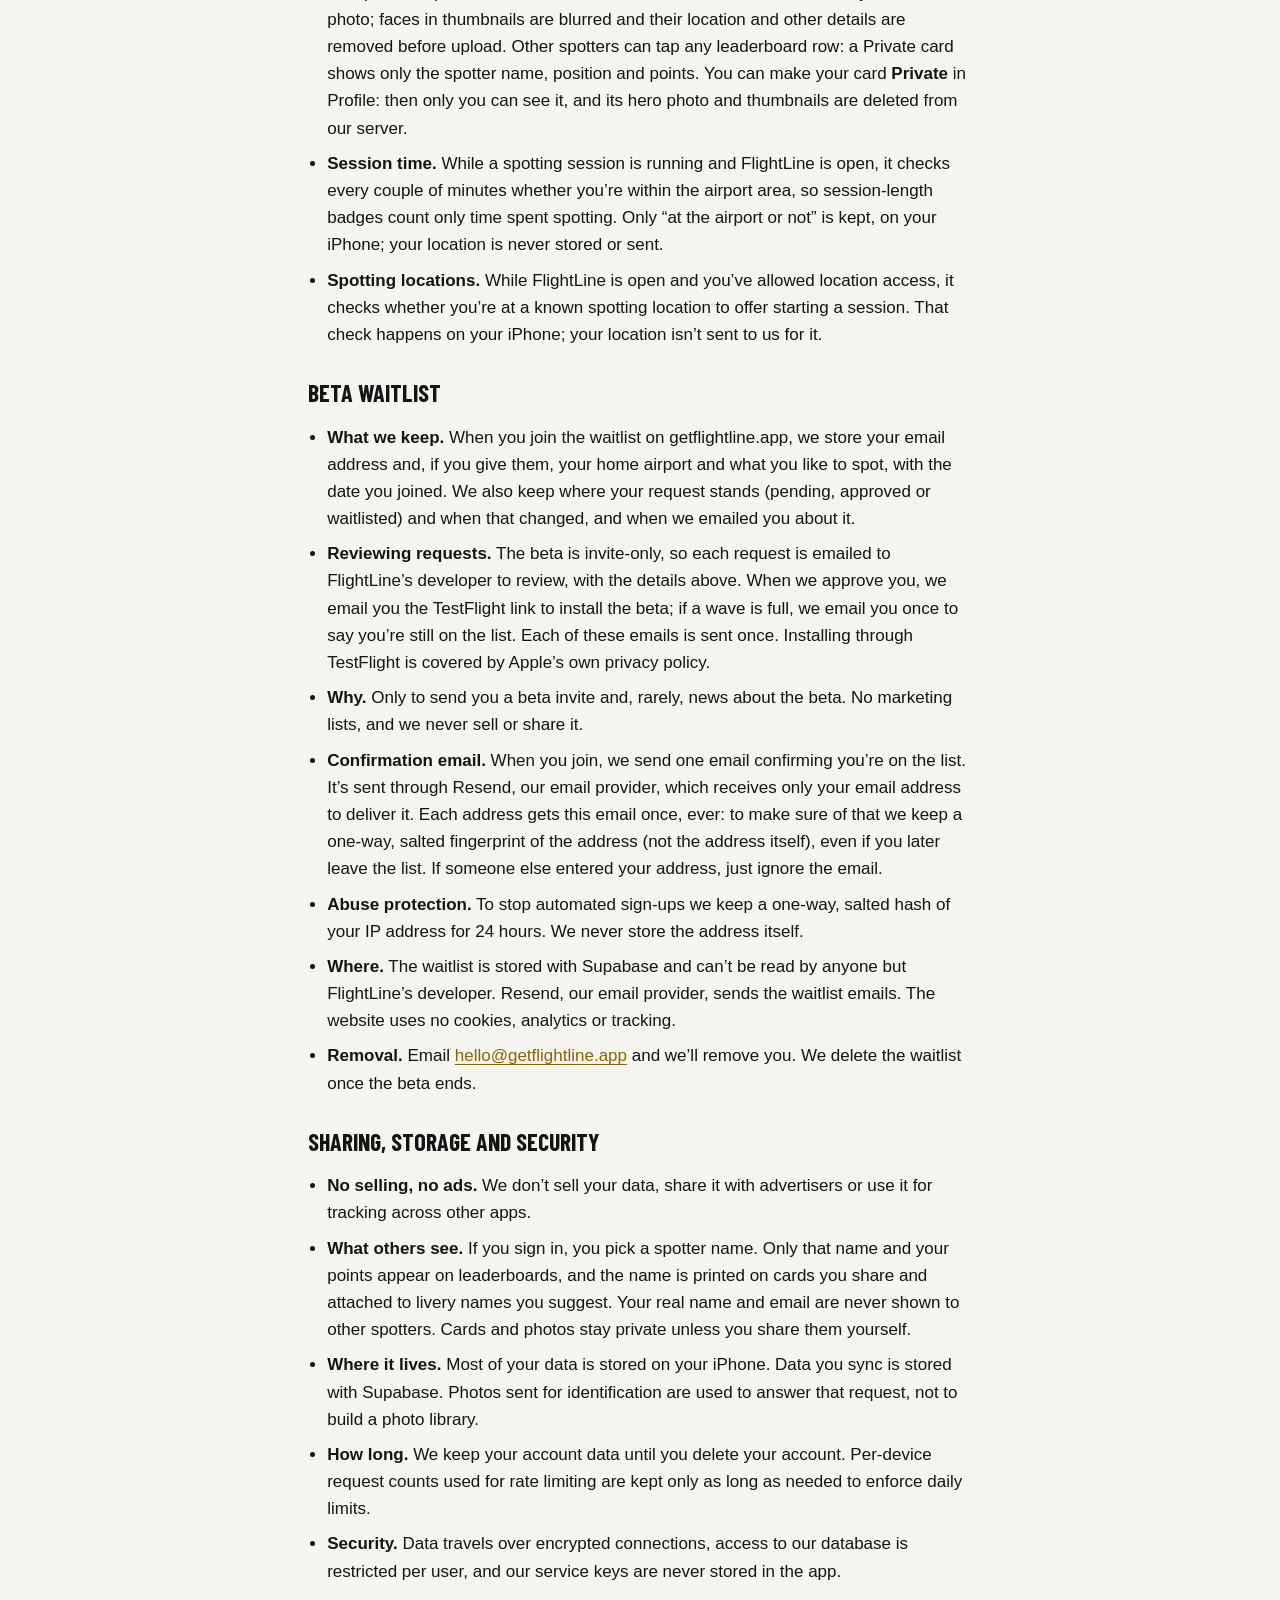
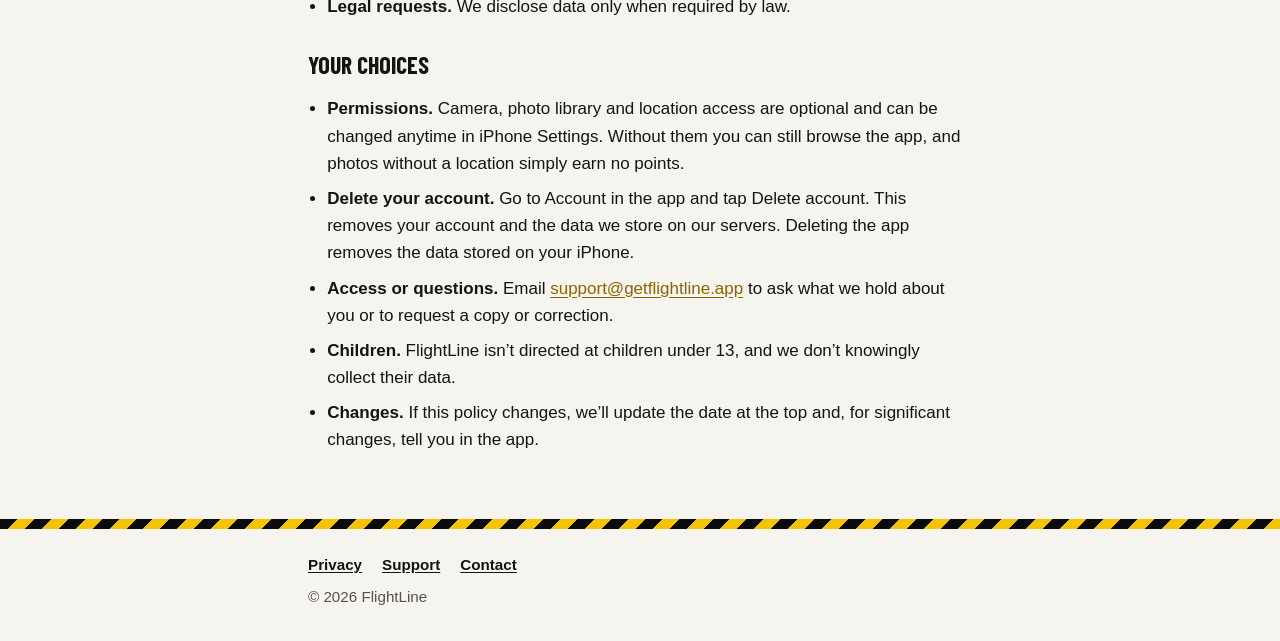
==== commit 9ef59d2f: "Merge build8-privacy: build 8 privacy update (includes Spotter Cards)" ====
--- a/privacy/index.html
+++ b/privacy/index.html
@@ -22,7 +22,7 @@
 <main class="page policy">
   <div class="wrap">
     <h1>FlightLine Privacy Policy</h1>
-    <p class="updated">Last updated November 19, 2026</p>
+    <p class="updated">Last updated November 20, 2026</p>
 
     <p class="summary">FlightLine collects only what it needs to identify the aircraft you photograph, log your sightings and run your account, and it never sells your data or shows ads.</p>
 
@@ -66,9 +66,11 @@
     <h2 id="live-aircraft">Live aircraft on the Radar</h2>
     <ul>
       <li><strong>Where it comes from.</strong> Positions come from ADSB.lol&rsquo;s open data, which collects what aircraft broadcast publicly. Your iPhone only ever asks our server, which asks ADSB.lol for the airport&rsquo;s area and filters the result before anything reaches the app. Nothing about you is sent.</li>
-      <li><strong>Never shown.</strong> Aircraft whose owners have asked not to be tracked (the FAA&rsquo;s LADD and PIA programs), business and corporate jets, government VIP and executive transports (such as Air Force One and other VIP flights), and anything our server can&rsquo;t identify are removed on our server and never reach your iPhone.</li>
-      <li><strong>Optional layers, off by default.</strong> You can turn on small private planes, helicopters and military aircraft. Military aircraft appear only when they broadcast their position openly and are of types we list (transports, tankers, patrol and Coast Guard aircraft).</li>
-      <li><strong>View-only.</strong> Private planes, helicopters (including medical and police helicopters), military aircraft and private floatplanes show only their type, altitude and speed. They can&rsquo;t be followed, can&rsquo;t send alerts or Live Activities, and are never logged as sightings or looked up by registration. We keep no history of them; only commercial airline and seaplane flights count toward a livery&rsquo;s &ldquo;last seen&rdquo;.</li>
+      <li><strong>Never shown.</strong> Aircraft whose owners have asked not to be tracked (the FAA&rsquo;s LADD and PIA programs) are removed on our server and never reach your iPhone. Airport ground vehicles (such as operations, fire and tow vehicles) aren&rsquo;t aircraft and are removed too.</li>
+      <li><strong>Everything else, in categories you can filter.</strong> Airliners, cargo planes, small planes, helicopters, business jets, military and government aircraft (including VIP and executive transports), seaplanes and aircraft we can&rsquo;t identify all appear on the Radar. You choose what to see with the Radar&rsquo;s filters. Military and government aircraft appear only when they broadcast their position openly.</li>
+      <li><strong>View-only.</strong> Small private planes, helicopters (including medical and police helicopters), business and corporate jets, military and government VIP aircraft, private floatplanes and aircraft we can&rsquo;t identify show only their type, altitude and speed. They can&rsquo;t be followed, can&rsquo;t send alerts or Live Activities, and are never logged as sightings or looked up by registration. We keep no history of them; only commercial airline and seaplane flights count toward a livery&rsquo;s &ldquo;last seen&rdquo;.</li>
+      <li><strong>Likely arrivals and departures.</strong> When a flight&rsquo;s route isn&rsquo;t known, FlightLine guesses whether it&rsquo;s arriving or departing from its recent positions near the runways. That guess is made on your iPhone, kept in memory for under an hour and never sent anywhere.</li>
+      <li><strong>Your filters.</strong> Your Radar filter choices are saved on your iPhone. If you sign in, they&rsquo;re also stored with your FlightLine user ID so they follow you to a new iPhone. Only you can read them.</li>
       <li><strong>No owner details.</strong> To fill in aircraft types we use the FAA&rsquo;s public aircraft registry, storing only each U.S. registration number and its aircraft type. We never read, store or show owner names or addresses.</li>
       <li><strong>Your own photos.</strong> You can still make a card from your own photo of any aircraft, including small planes, helicopters, military aircraft and seaplanes. For seaplane cards, FlightLine checks on your iPhone whether the photo shows water (for a badge); that check doesn&rsquo;t send the photo anywhere.</li>
     </ul>
@@ -90,8 +92,8 @@
       <li><strong>Tester status.</strong> If you sign in during our test period, we record whether you joined in the alpha or beta wave so we can honor any free Pro time we offer testers.</li>
       <li><strong>Usage events.</strong> We record a few named events: opening the app, making a card, starting or ending a spotting session, following a livery and sharing. Each has only your FlightLine user ID, the time and the app version. They never include your location, photos, card details, device model or advertising identifier, and we use no third-party analytics or tracking tools. Only FlightLine&rsquo;s developer can read them.</li>
       <li><strong>Leaderboard points.</strong> If you sign in, the points each card earns (with the airport and time it was scored) and how many cards and sightings you have are uploaded so you can appear on leaderboards. If you aren&rsquo;t signed in, they stay on your iPhone and you don&rsquo;t appear on leaderboards.</li>
-      <li><strong>Badges.</strong> Badges and Spotter Passport stamps are worked out on your iPhone from your cards and sessions. If you sign in, we store which badges you&rsquo;ve earned, when, and which three you chose to feature, linked to your FlightLine user ID. For now only you can see them.</li>
-      <li><strong>Spotter Card.</strong> If you sign in, you get a public Spotter Card that other signed-in spotters can open from the leaderboard. It shows only your spotter name, home airport, Spotter number, rank, points, card count, featured badges and badge collection, session count, longest session and total spotting time, number of airports visited, rarest catch, favorite airline, the month you joined, a Founding Spotter stamp if you have one, and a hero photo you choose from your own cards. Faces in that photo are blurred and its location and other details are removed before it&rsquo;s uploaded. It never shows your real name, email, exact spot locations, or session dates and times. You can make your card <strong>Private</strong> in Account: then only you can see it and its photo is deleted from our server.</li>
+      <li><strong>Badges.</strong> Badges and Spotter Passport stamps are worked out on your iPhone from your cards and sessions. If you sign in, we store which badges you&rsquo;ve earned, when, and which three you chose to feature, linked to your FlightLine user ID. They appear on your Spotter Card unless you make it Private.</li>
+      <li><strong>Spotter Card.</strong> If you sign in, you get a public Spotter Card that other signed-in spotters can open from the leaderboard. It shows only your spotter name, home airport, Spotter number, rank, points, card count, featured badges and badge collection, session count, longest session and total spotting time, number of airports visited, rarest catch, favorite airline, the month you joined, a Founding Spotter stamp if you have one, and a hero photo you choose from your own cards. Faces in that photo are blurred and its location and other details are removed before it&rsquo;s uploaded. It never shows your real name, email, exact spot locations, or session dates and times. It can also show how many of your cards are verified, your Spotter Passport stamps, and up to three rarest catches, each with a small thumbnail of your own photo; faces in thumbnails are blurred and their location and other details are removed before upload. Other spotters can tap any leaderboard row: a Private card shows only the spotter name, position and points. You can make your card <strong>Private</strong> in Profile: then only you can see it, and its hero photo and thumbnails are deleted from our server.</li>
       <li><strong>Session time.</strong> While a spotting session is running and FlightLine is open, it checks every couple of minutes whether you&rsquo;re within the airport area, so session-length badges count only time spent spotting. Only &ldquo;at the airport or not&rdquo; is kept, on your iPhone; your location is never stored or sent.</li>
       <li><strong>Spotting locations.</strong> While FlightLine is open and you&rsquo;ve allowed location access, it checks whether you&rsquo;re at a known spotting location to offer starting a session. That check happens on your iPhone; your location isn&rsquo;t sent to us for it.</li>
     </ul>
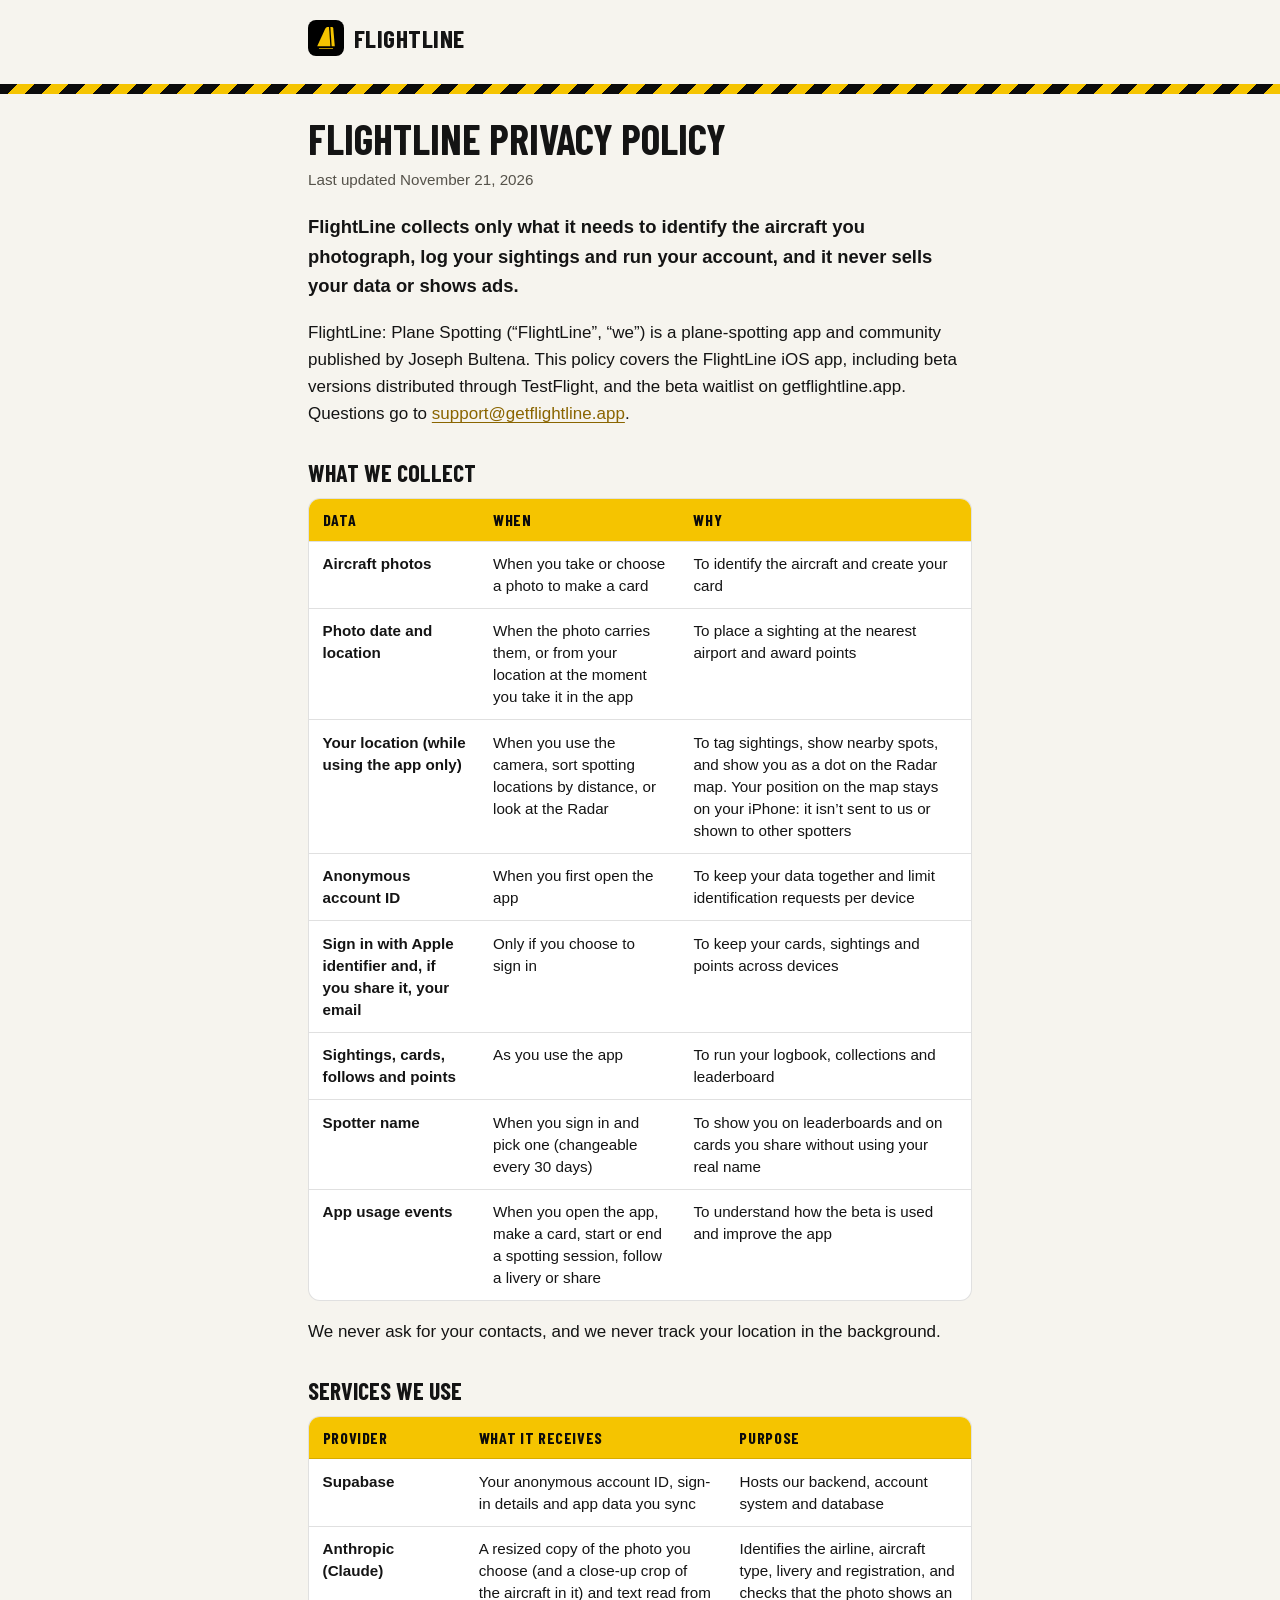
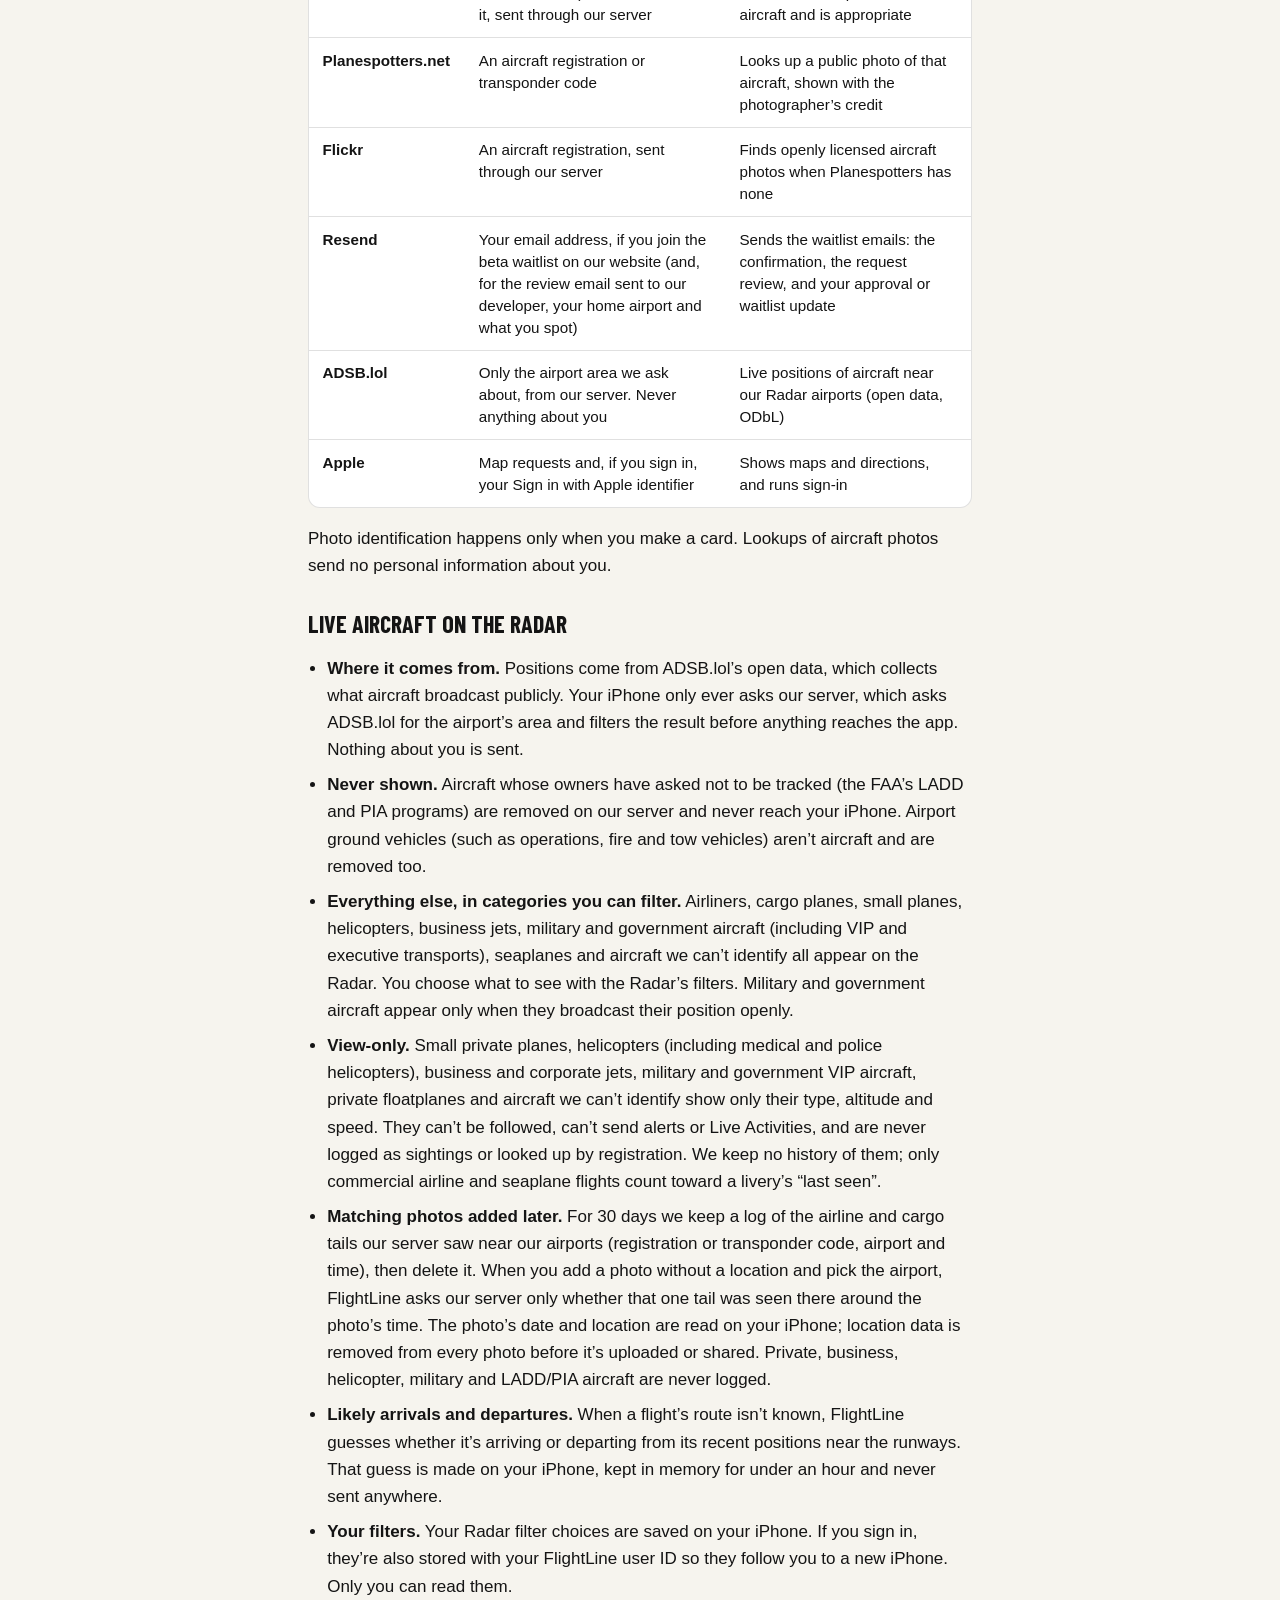
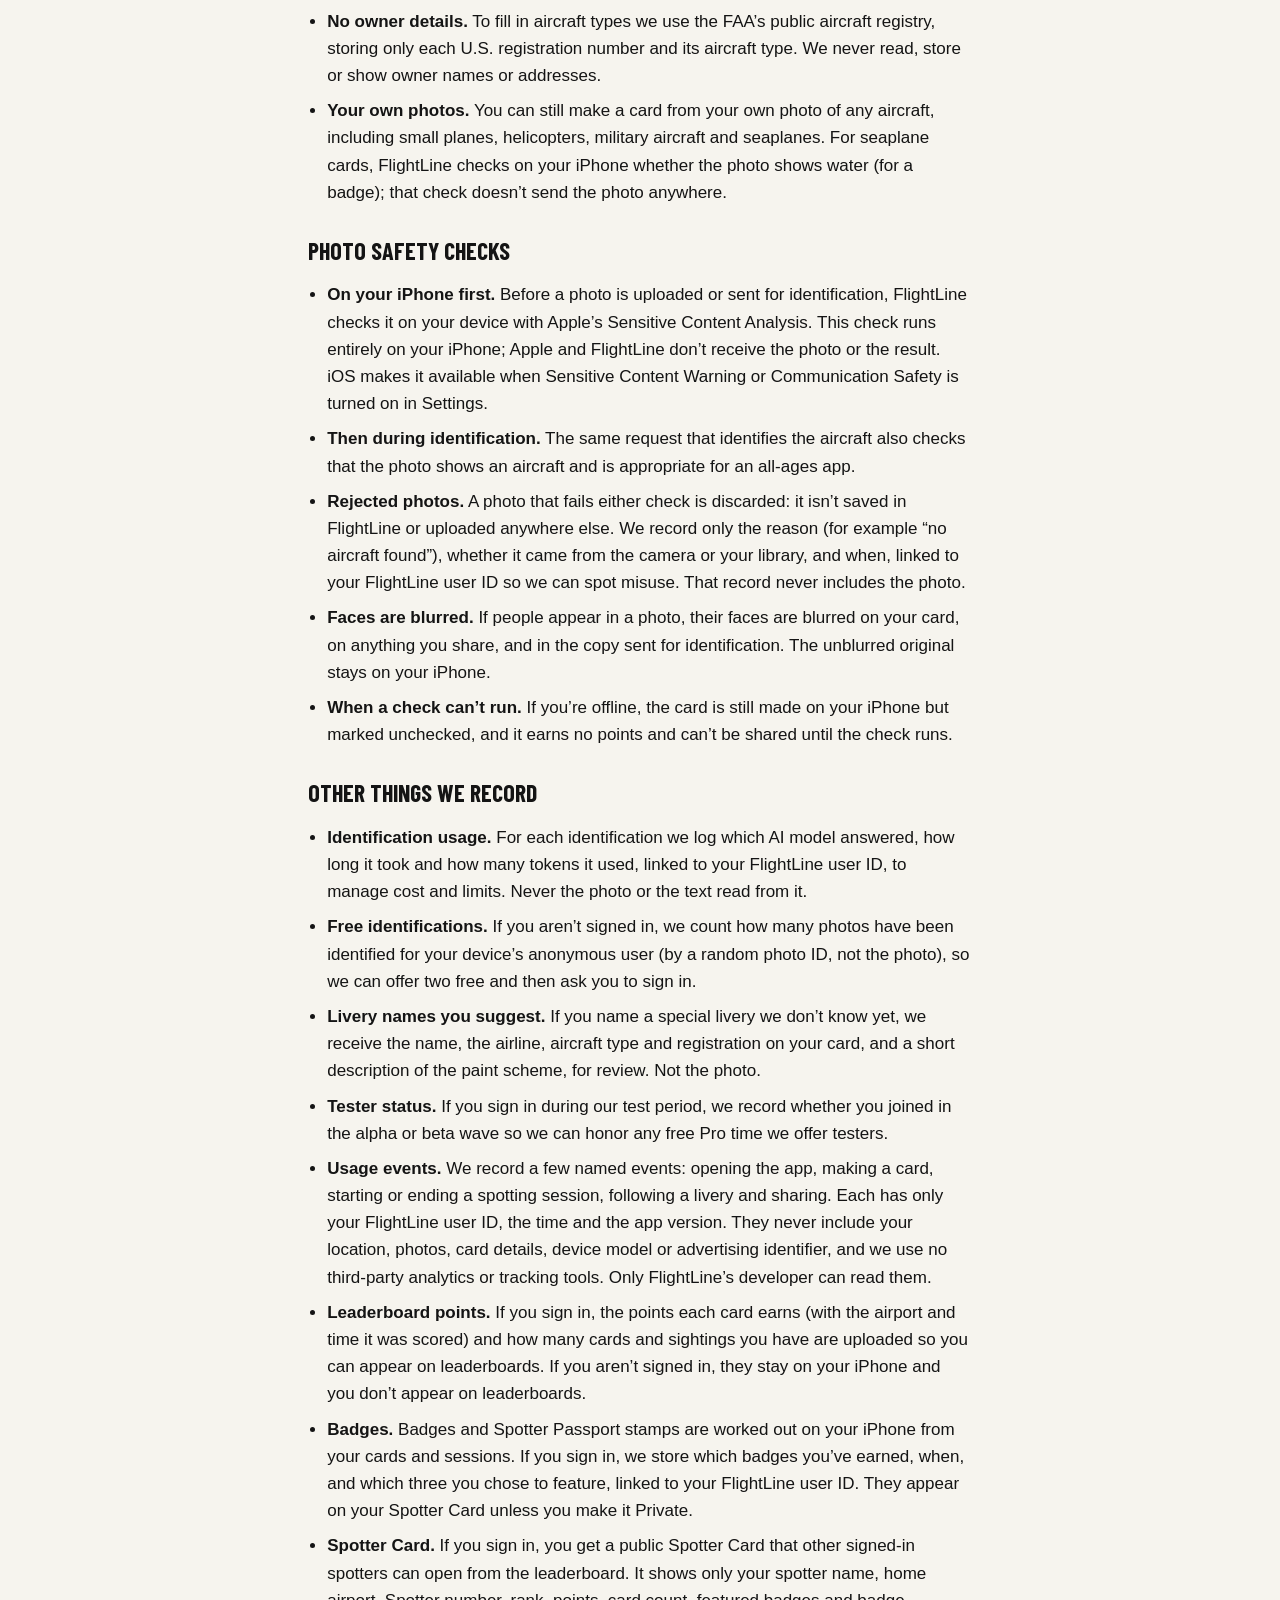
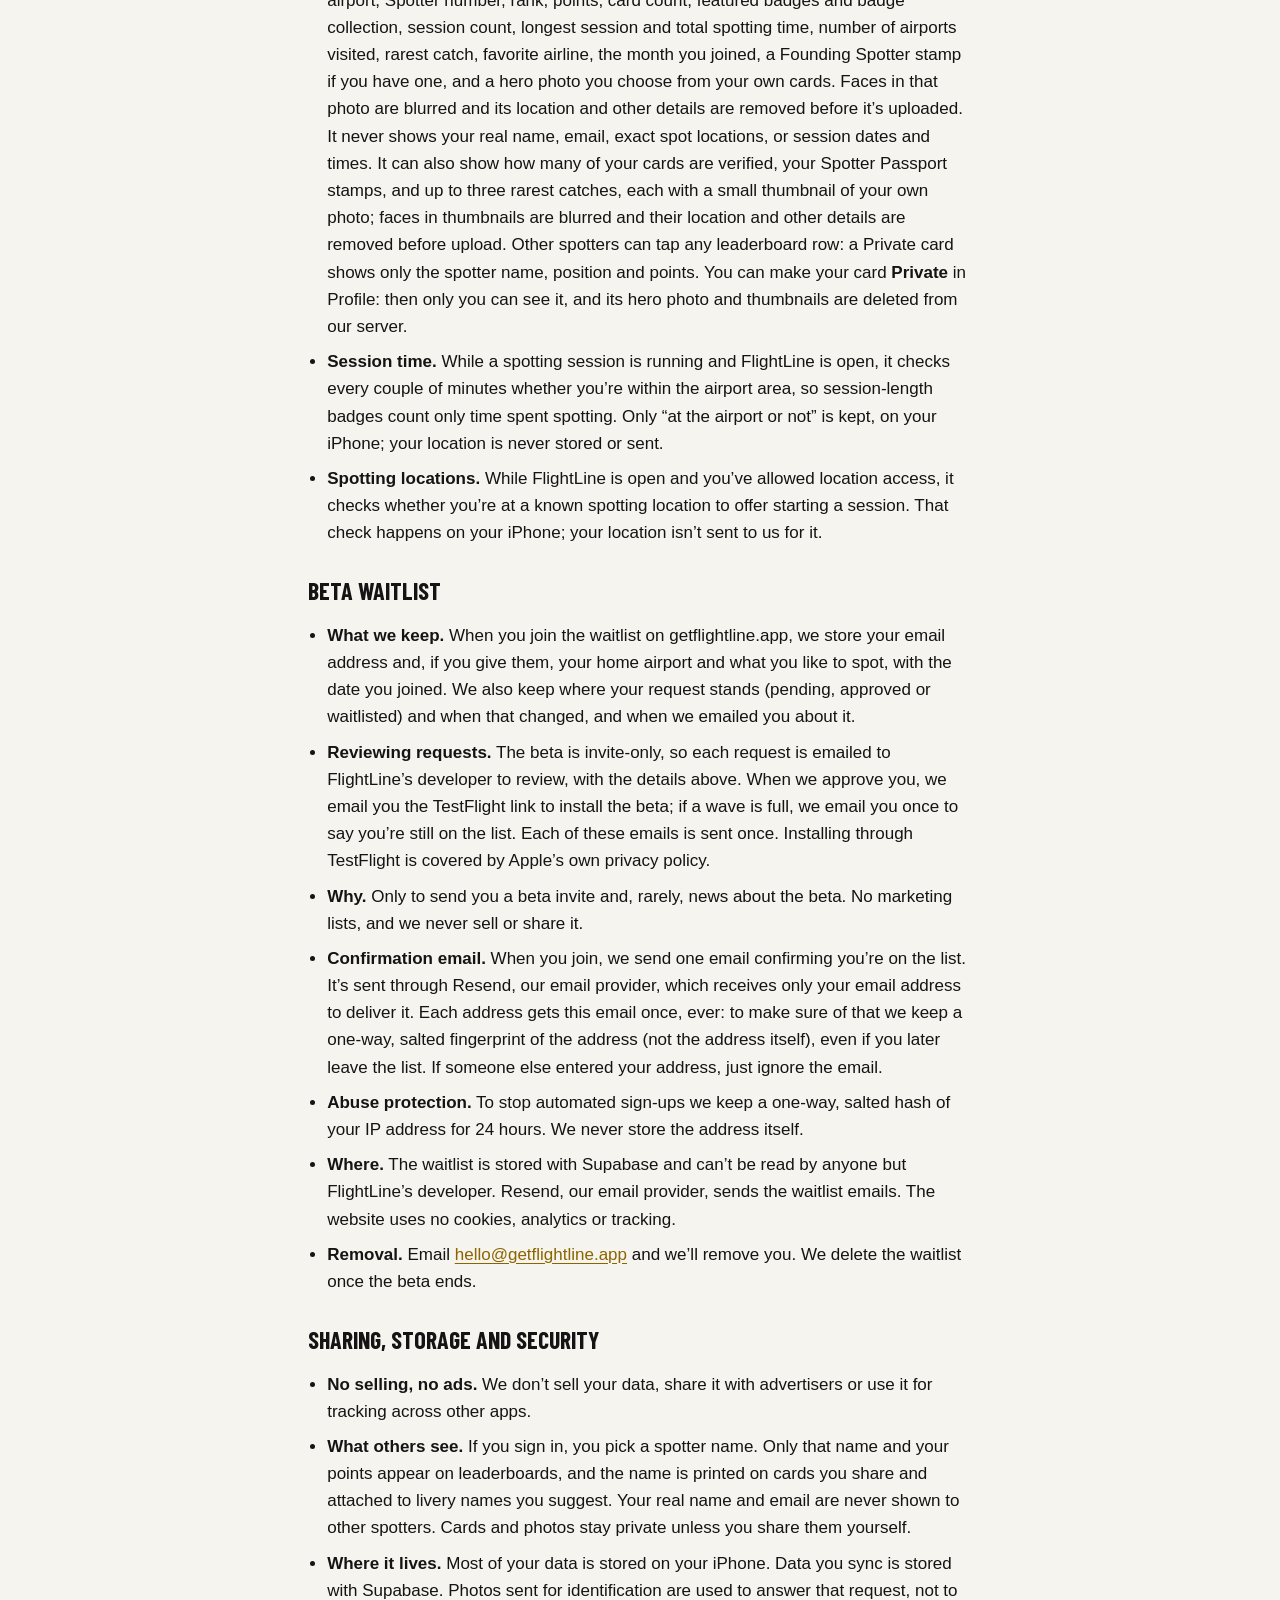
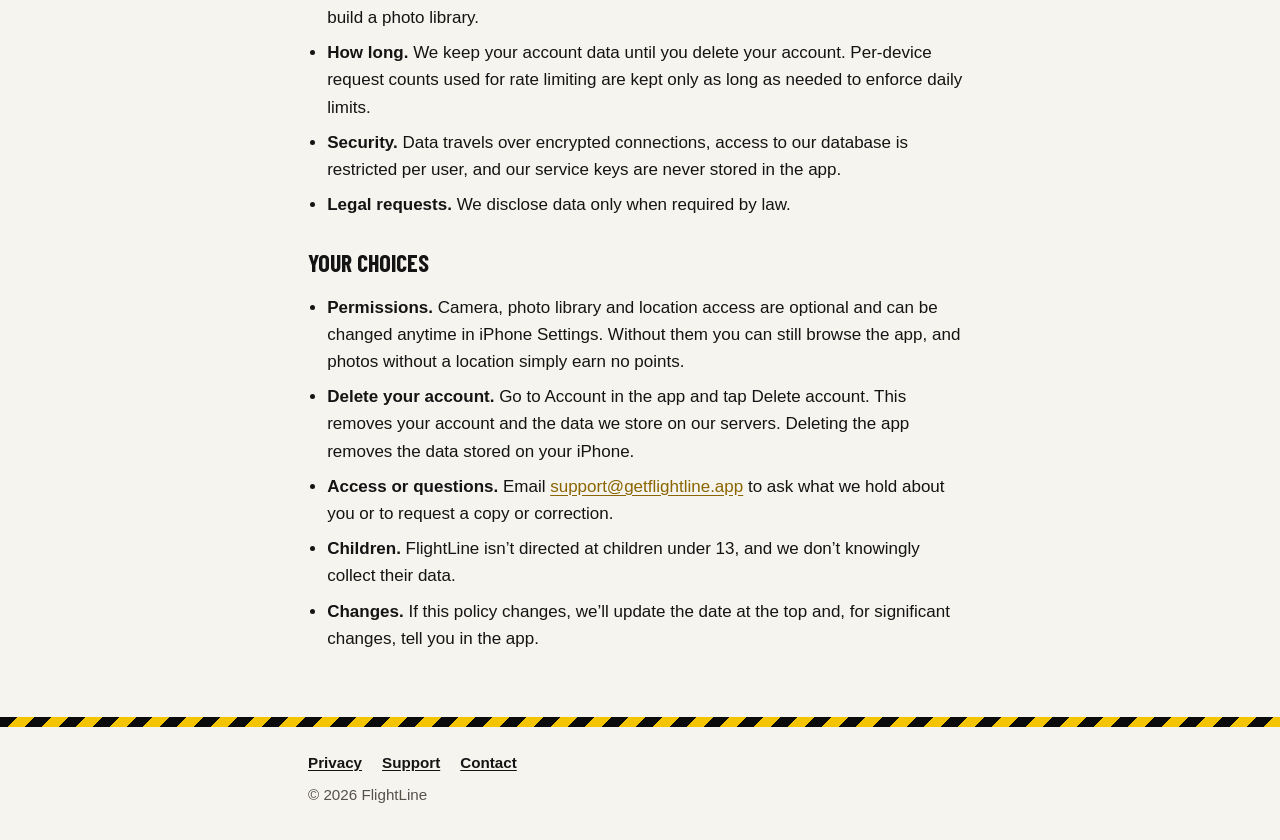
==== commit 822940c5: "Privacy: 30-day airline tail log for matching photos added later (build 8)" ====
--- a/privacy/index.html
+++ b/privacy/index.html
@@ -22,7 +22,7 @@
 <main class="page policy">
   <div class="wrap">
     <h1>FlightLine Privacy Policy</h1>
-    <p class="updated">Last updated November 20, 2026</p>
+    <p class="updated">Last updated November 21, 2026</p>
 
     <p class="summary">FlightLine collects only what it needs to identify the aircraft you photograph, log your sightings and run your account, and it never sells your data or shows ads.</p>
 
@@ -69,6 +69,7 @@
       <li><strong>Never shown.</strong> Aircraft whose owners have asked not to be tracked (the FAA&rsquo;s LADD and PIA programs) are removed on our server and never reach your iPhone. Airport ground vehicles (such as operations, fire and tow vehicles) aren&rsquo;t aircraft and are removed too.</li>
       <li><strong>Everything else, in categories you can filter.</strong> Airliners, cargo planes, small planes, helicopters, business jets, military and government aircraft (including VIP and executive transports), seaplanes and aircraft we can&rsquo;t identify all appear on the Radar. You choose what to see with the Radar&rsquo;s filters. Military and government aircraft appear only when they broadcast their position openly.</li>
       <li><strong>View-only.</strong> Small private planes, helicopters (including medical and police helicopters), business and corporate jets, military and government VIP aircraft, private floatplanes and aircraft we can&rsquo;t identify show only their type, altitude and speed. They can&rsquo;t be followed, can&rsquo;t send alerts or Live Activities, and are never logged as sightings or looked up by registration. We keep no history of them; only commercial airline and seaplane flights count toward a livery&rsquo;s &ldquo;last seen&rdquo;.</li>
+      <li><strong>Matching photos added later.</strong> For 30 days we keep a log of the airline and cargo tails our server saw near our airports (registration or transponder code, airport and time), then delete it. When you add a photo without a location and pick the airport, FlightLine asks our server only whether that one tail was seen there around the photo&rsquo;s time. The photo&rsquo;s date and location are read on your iPhone; location data is removed from every photo before it&rsquo;s uploaded or shared. Private, business, helicopter, military and LADD/PIA aircraft are never logged.</li>
       <li><strong>Likely arrivals and departures.</strong> When a flight&rsquo;s route isn&rsquo;t known, FlightLine guesses whether it&rsquo;s arriving or departing from its recent positions near the runways. That guess is made on your iPhone, kept in memory for under an hour and never sent anywhere.</li>
       <li><strong>Your filters.</strong> Your Radar filter choices are saved on your iPhone. If you sign in, they&rsquo;re also stored with your FlightLine user ID so they follow you to a new iPhone. Only you can read them.</li>
       <li><strong>No owner details.</strong> To fill in aircraft types we use the FAA&rsquo;s public aircraft registry, storing only each U.S. registration number and its aircraft type. We never read, store or show owner names or addresses.</li>
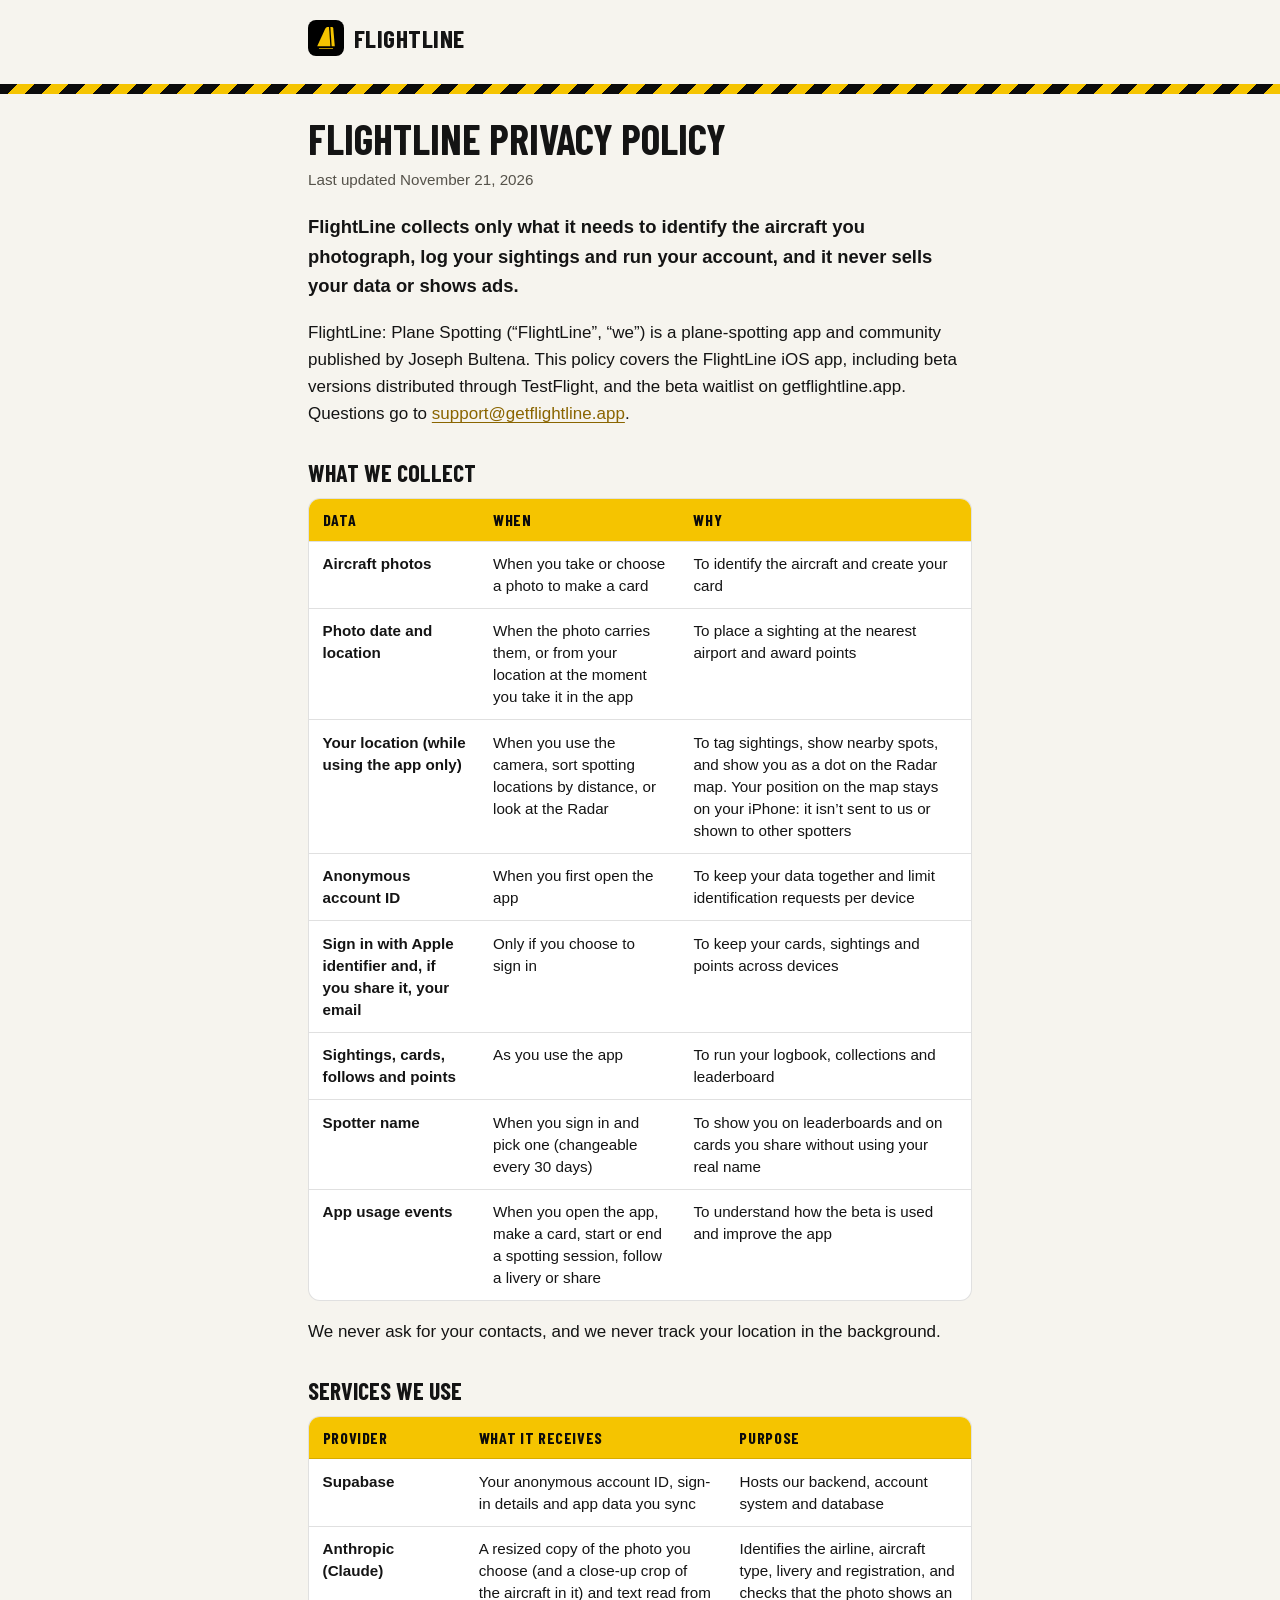
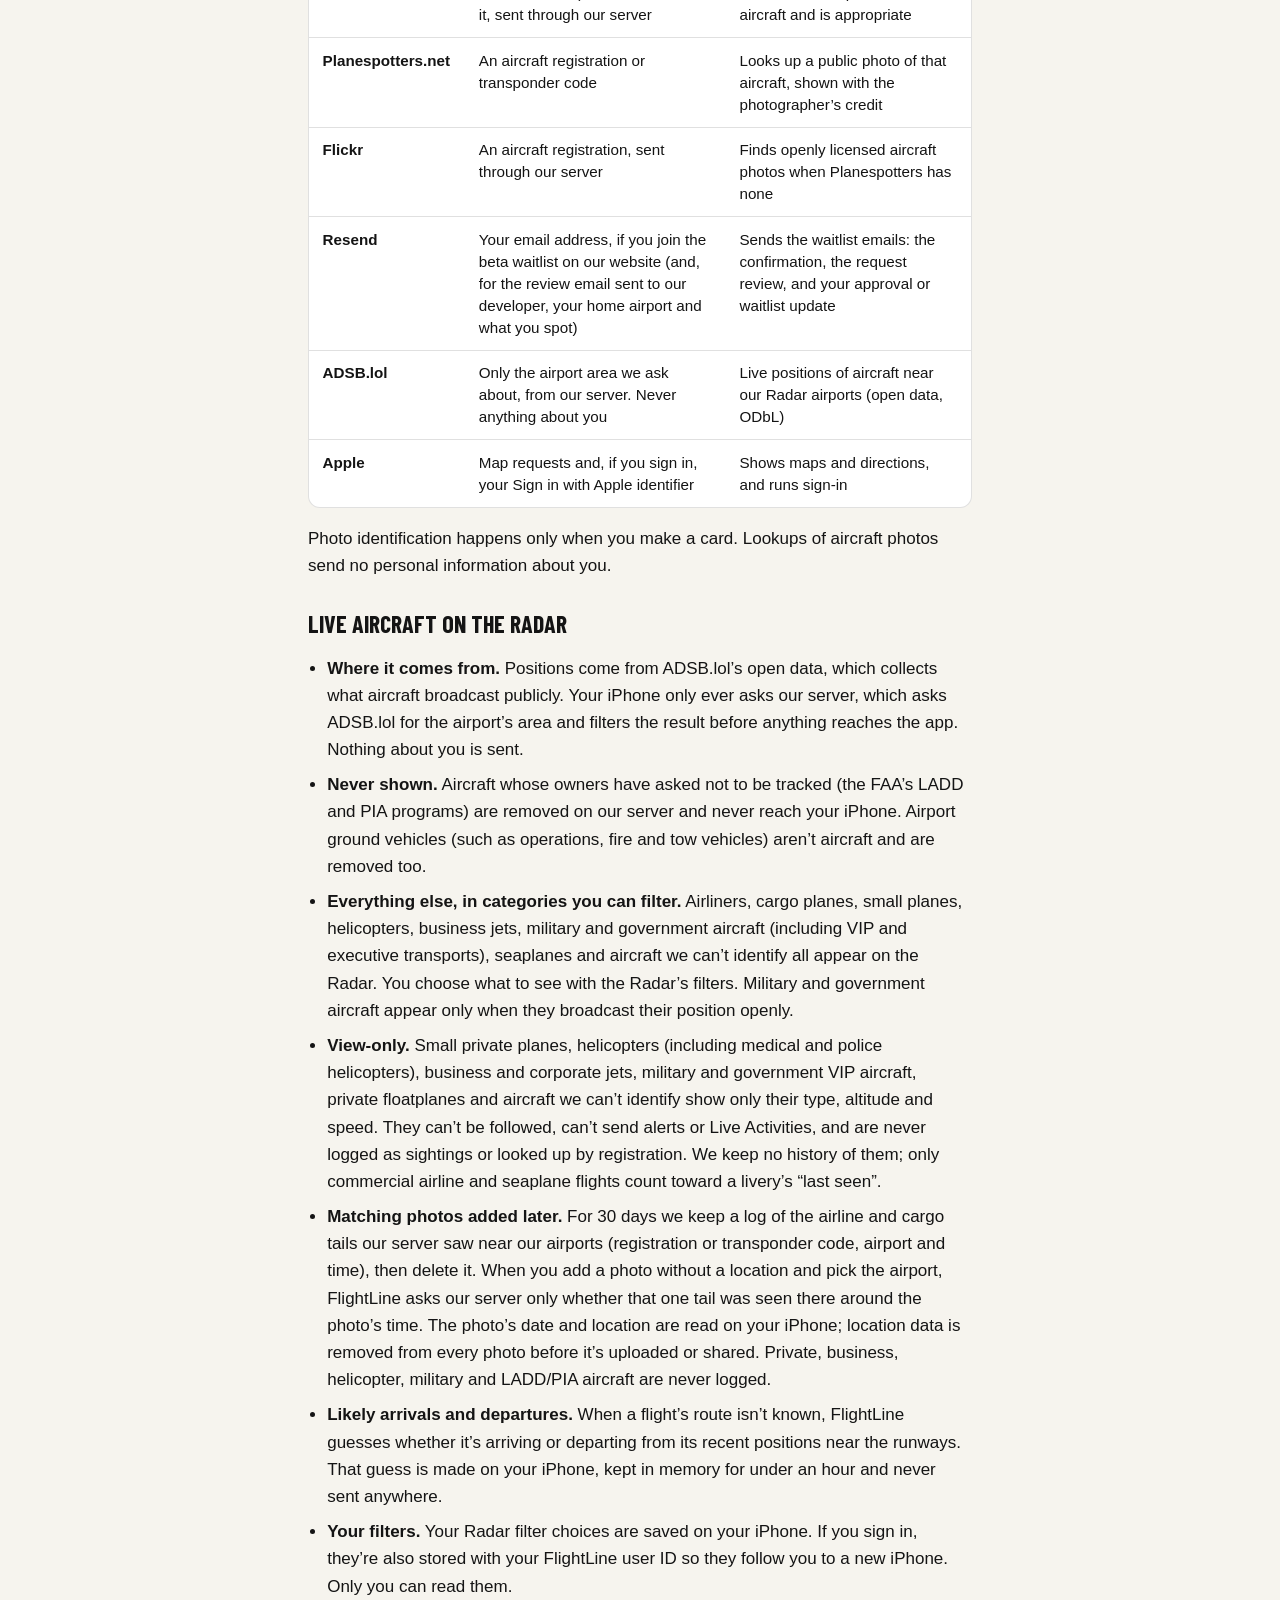
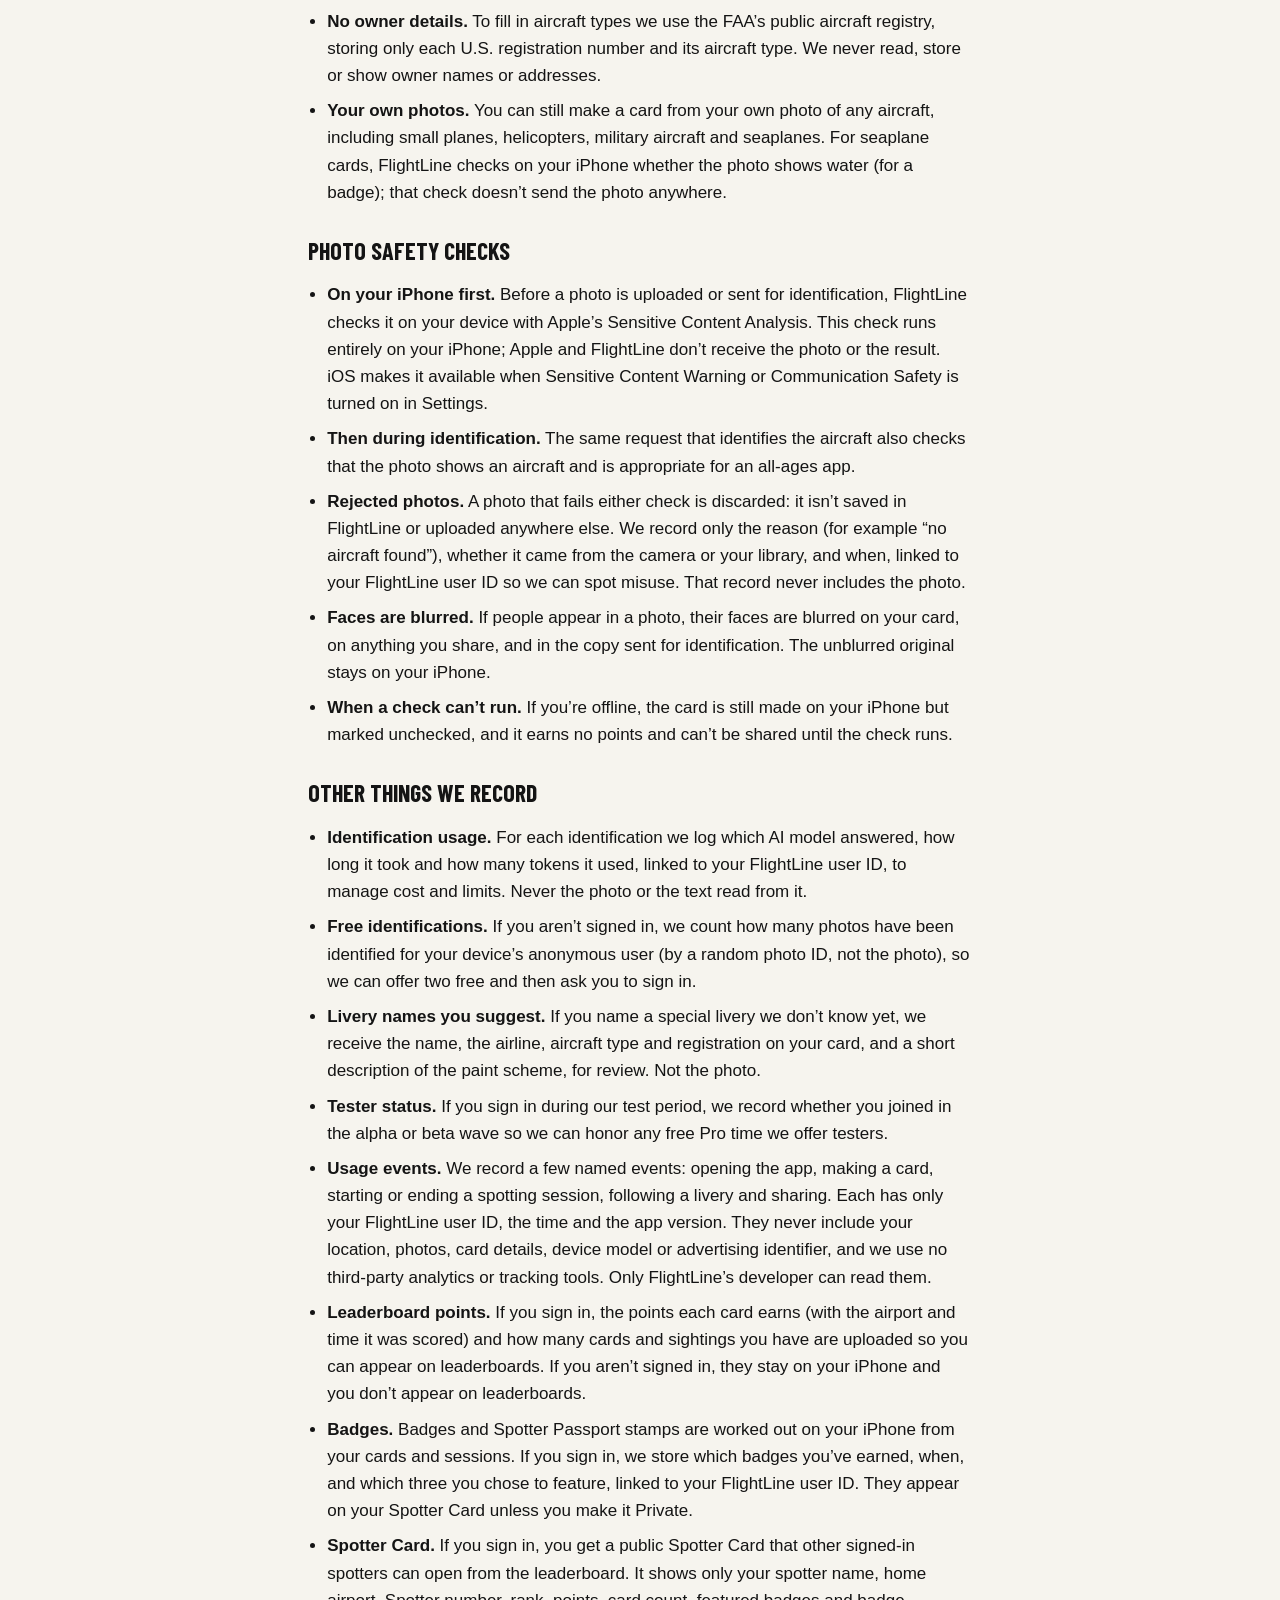
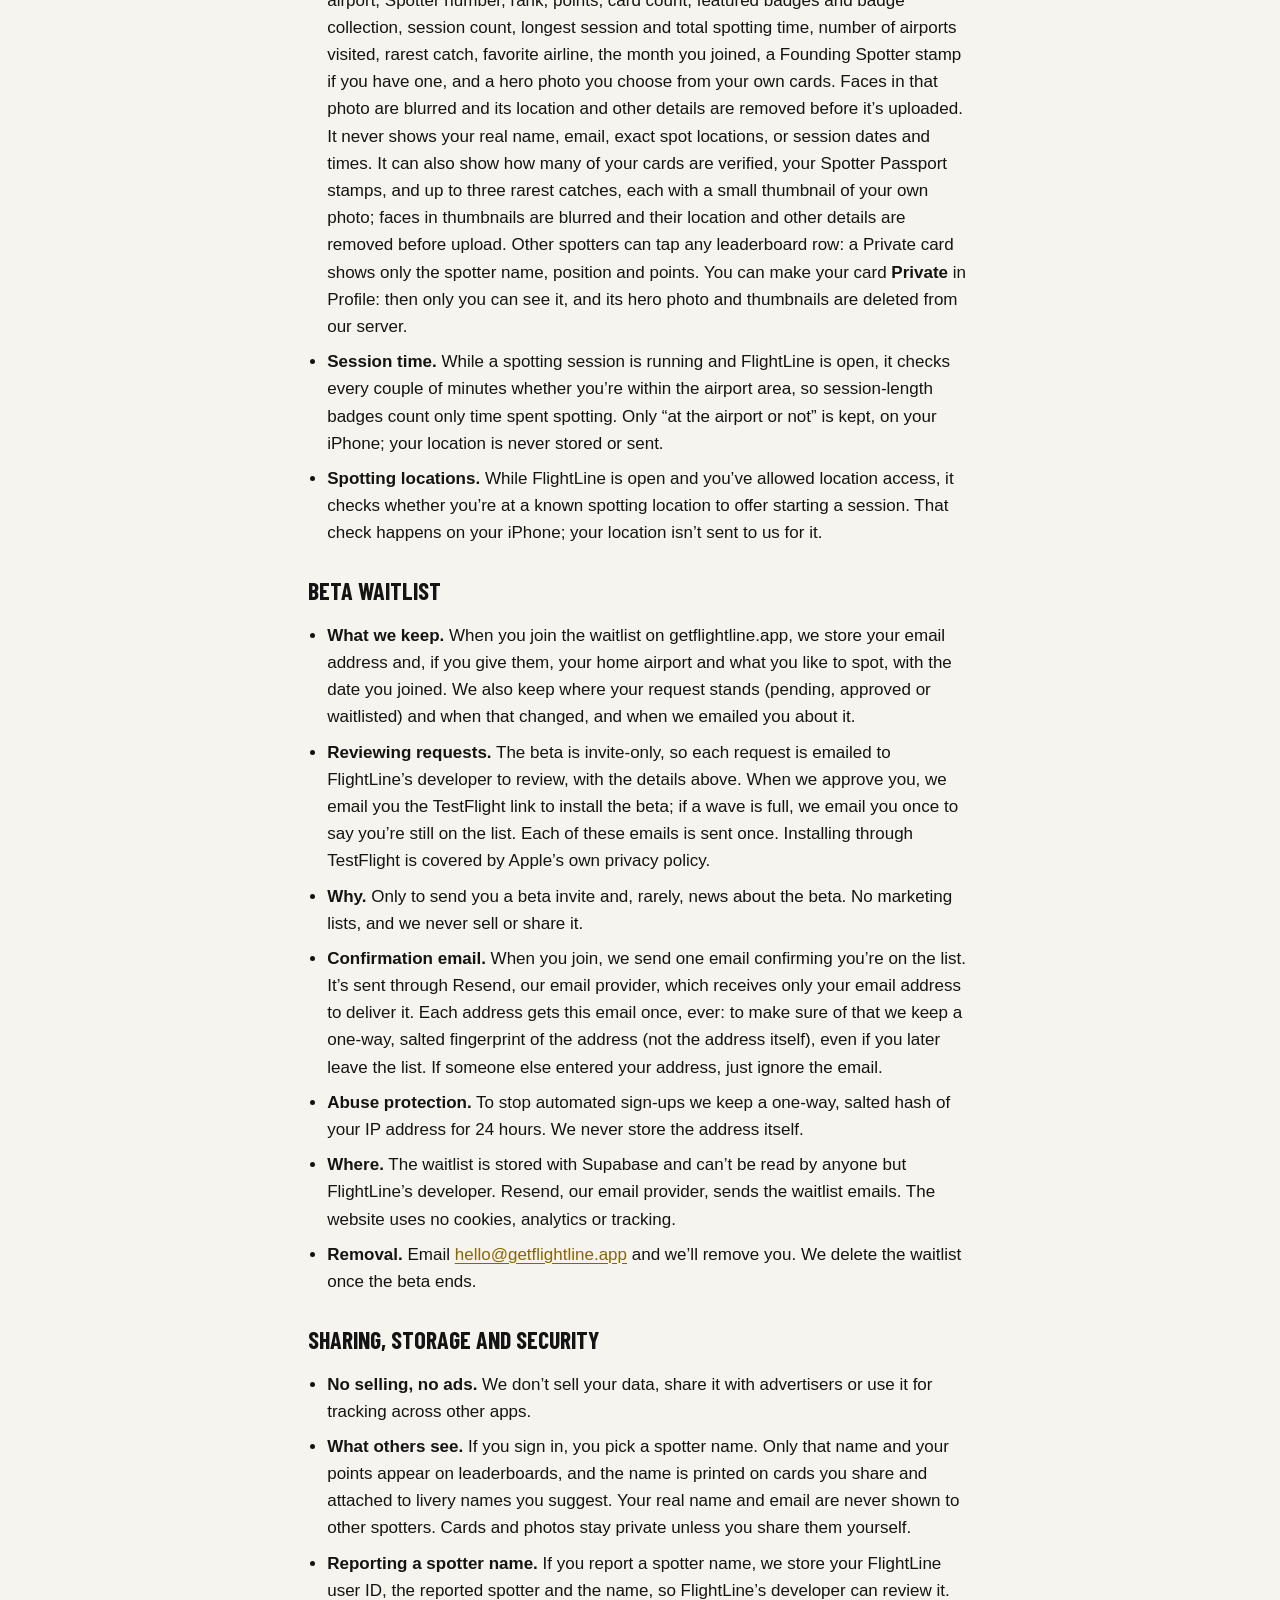
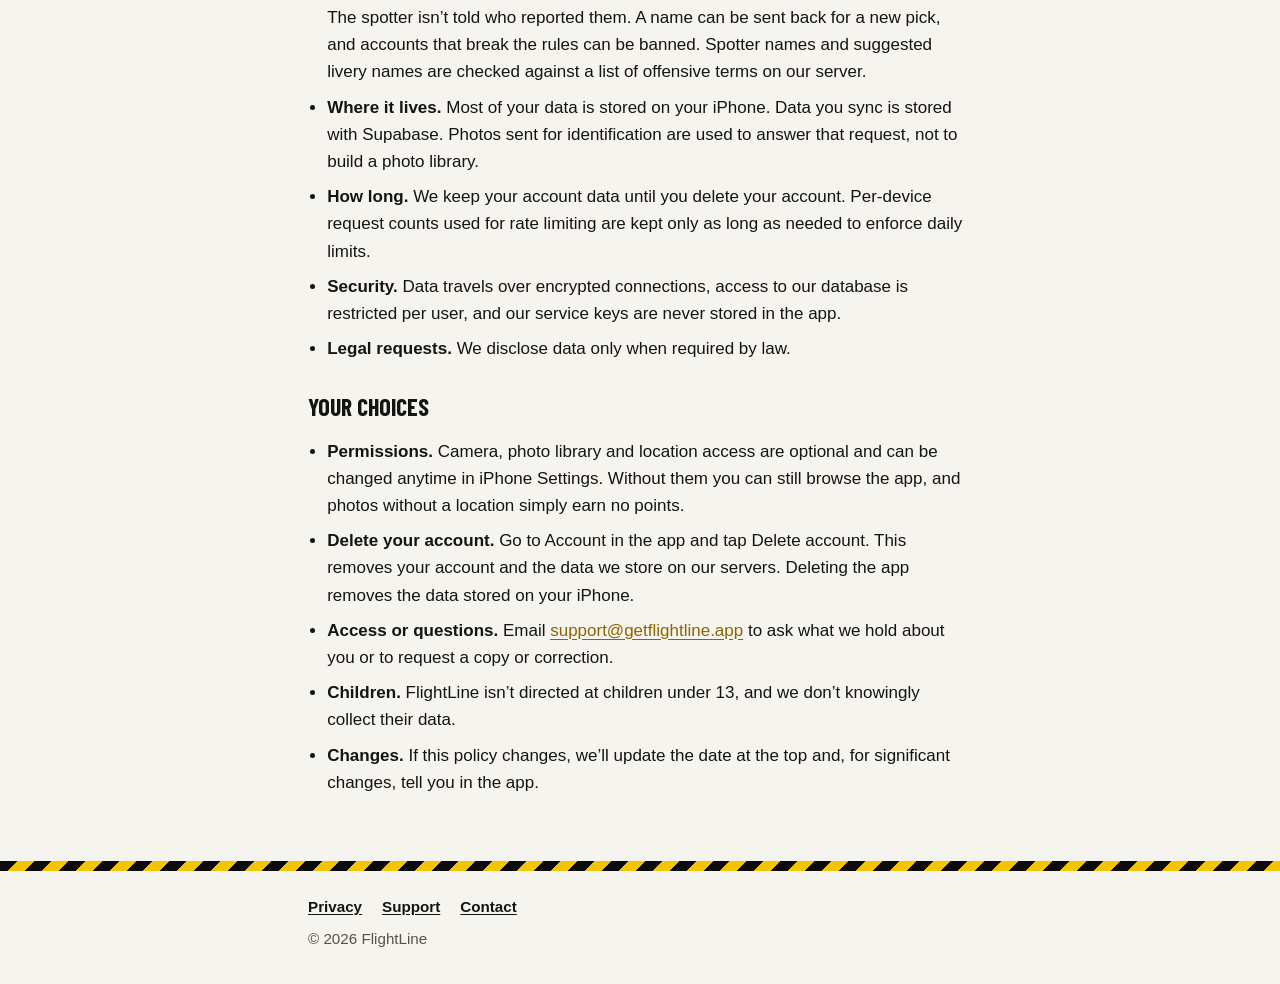
==== commit f1a9d25a: "Privacy: reporting spotter names (build 8)" ====
--- a/privacy/index.html
+++ b/privacy/index.html
@@ -114,6 +114,7 @@
     <ul>
       <li><strong>No selling, no ads.</strong> We don&rsquo;t sell your data, share it with advertisers or use it for tracking across other apps.</li>
       <li><strong>What others see.</strong> If you sign in, you pick a spotter name. Only that name and your points appear on leaderboards, and the name is printed on cards you share and attached to livery names you suggest. Your real name and email are never shown to other spotters. Cards and photos stay private unless you share them yourself.</li>
+      <li><strong>Reporting a spotter name.</strong> If you report a spotter name, we store your FlightLine user ID, the reported spotter and the name, so FlightLine&rsquo;s developer can review it. The spotter isn&rsquo;t told who reported them. A name can be sent back for a new pick, and accounts that break the rules can be banned. Spotter names and suggested livery names are checked against a list of offensive terms on our server.</li>
       <li><strong>Where it lives.</strong> Most of your data is stored on your iPhone. Data you sync is stored with Supabase. Photos sent for identification are used to answer that request, not to build a photo library.</li>
       <li><strong>How long.</strong> We keep your account data until you delete your account. Per-device request counts used for rate limiting are kept only as long as needed to enforce daily limits.</li>
       <li><strong>Security.</strong> Data travels over encrypted connections, access to our database is restricted per user, and our service keys are never stored in the app.</li>
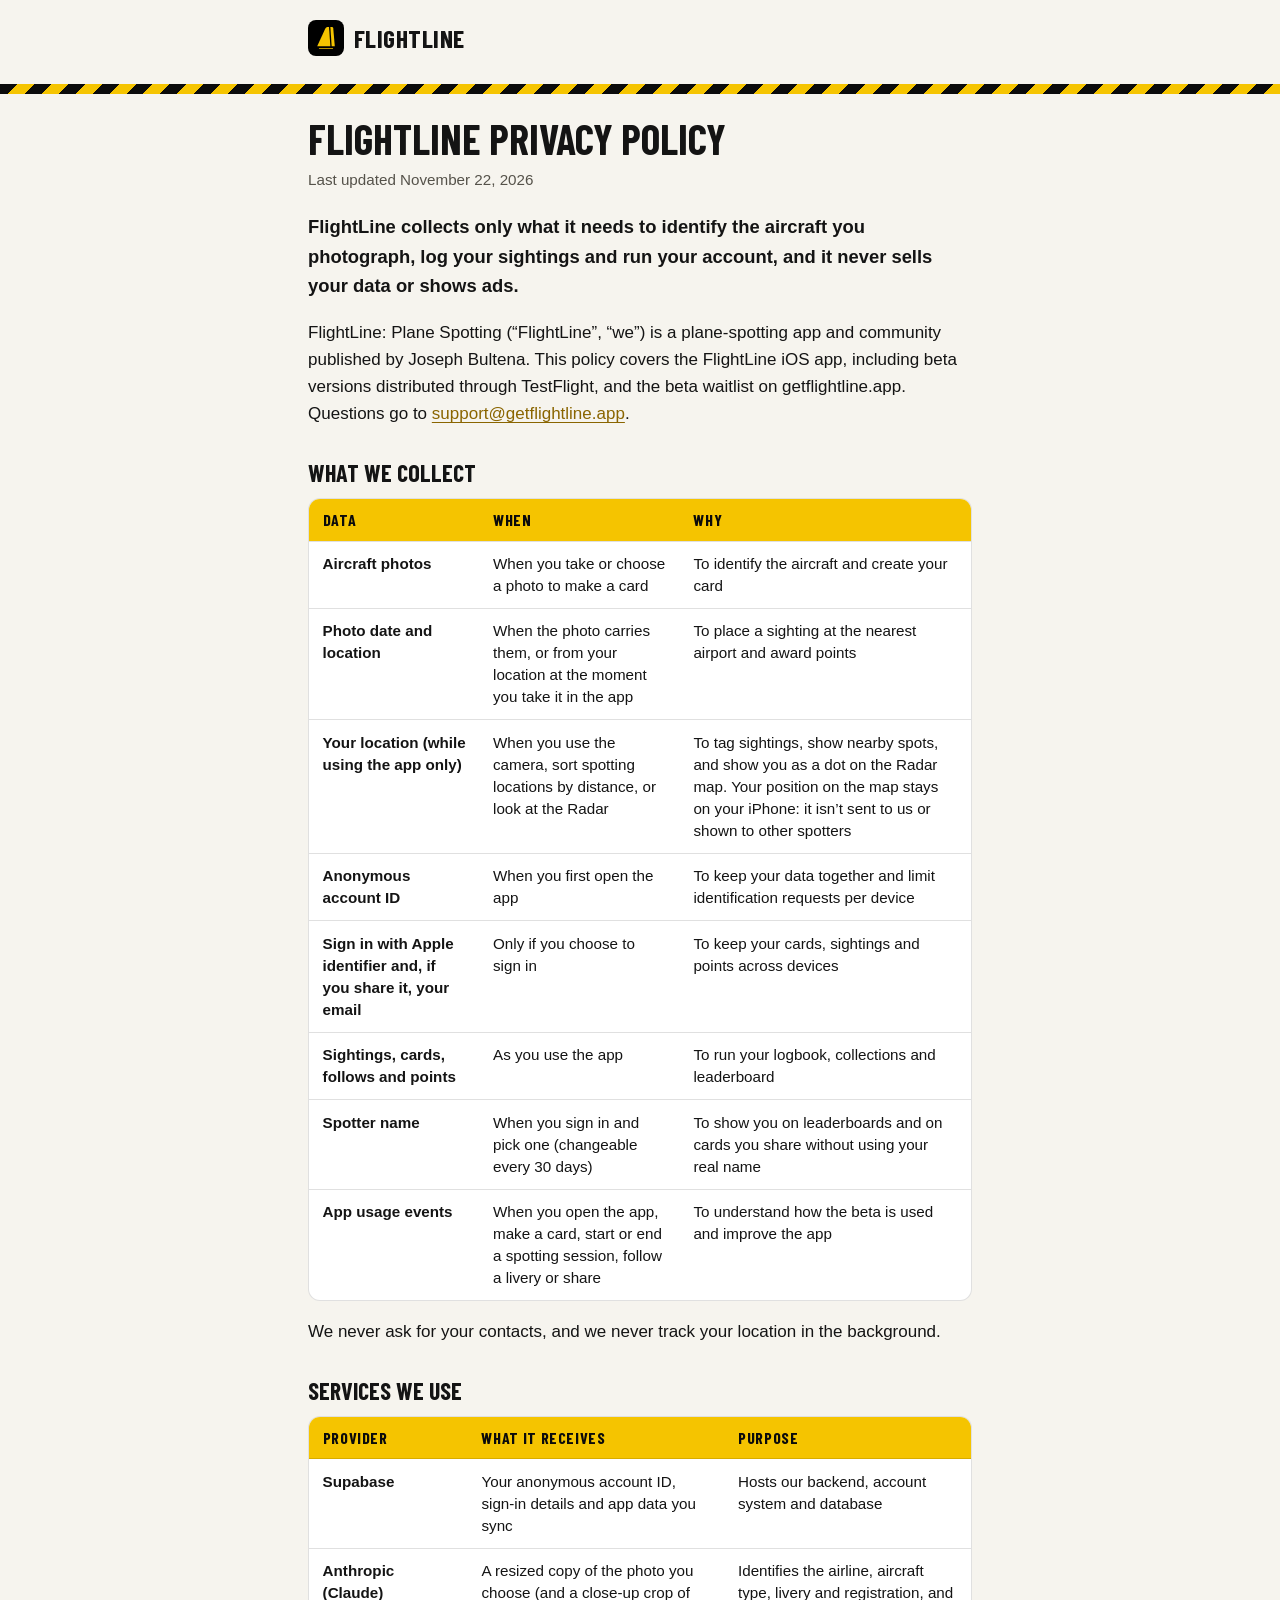
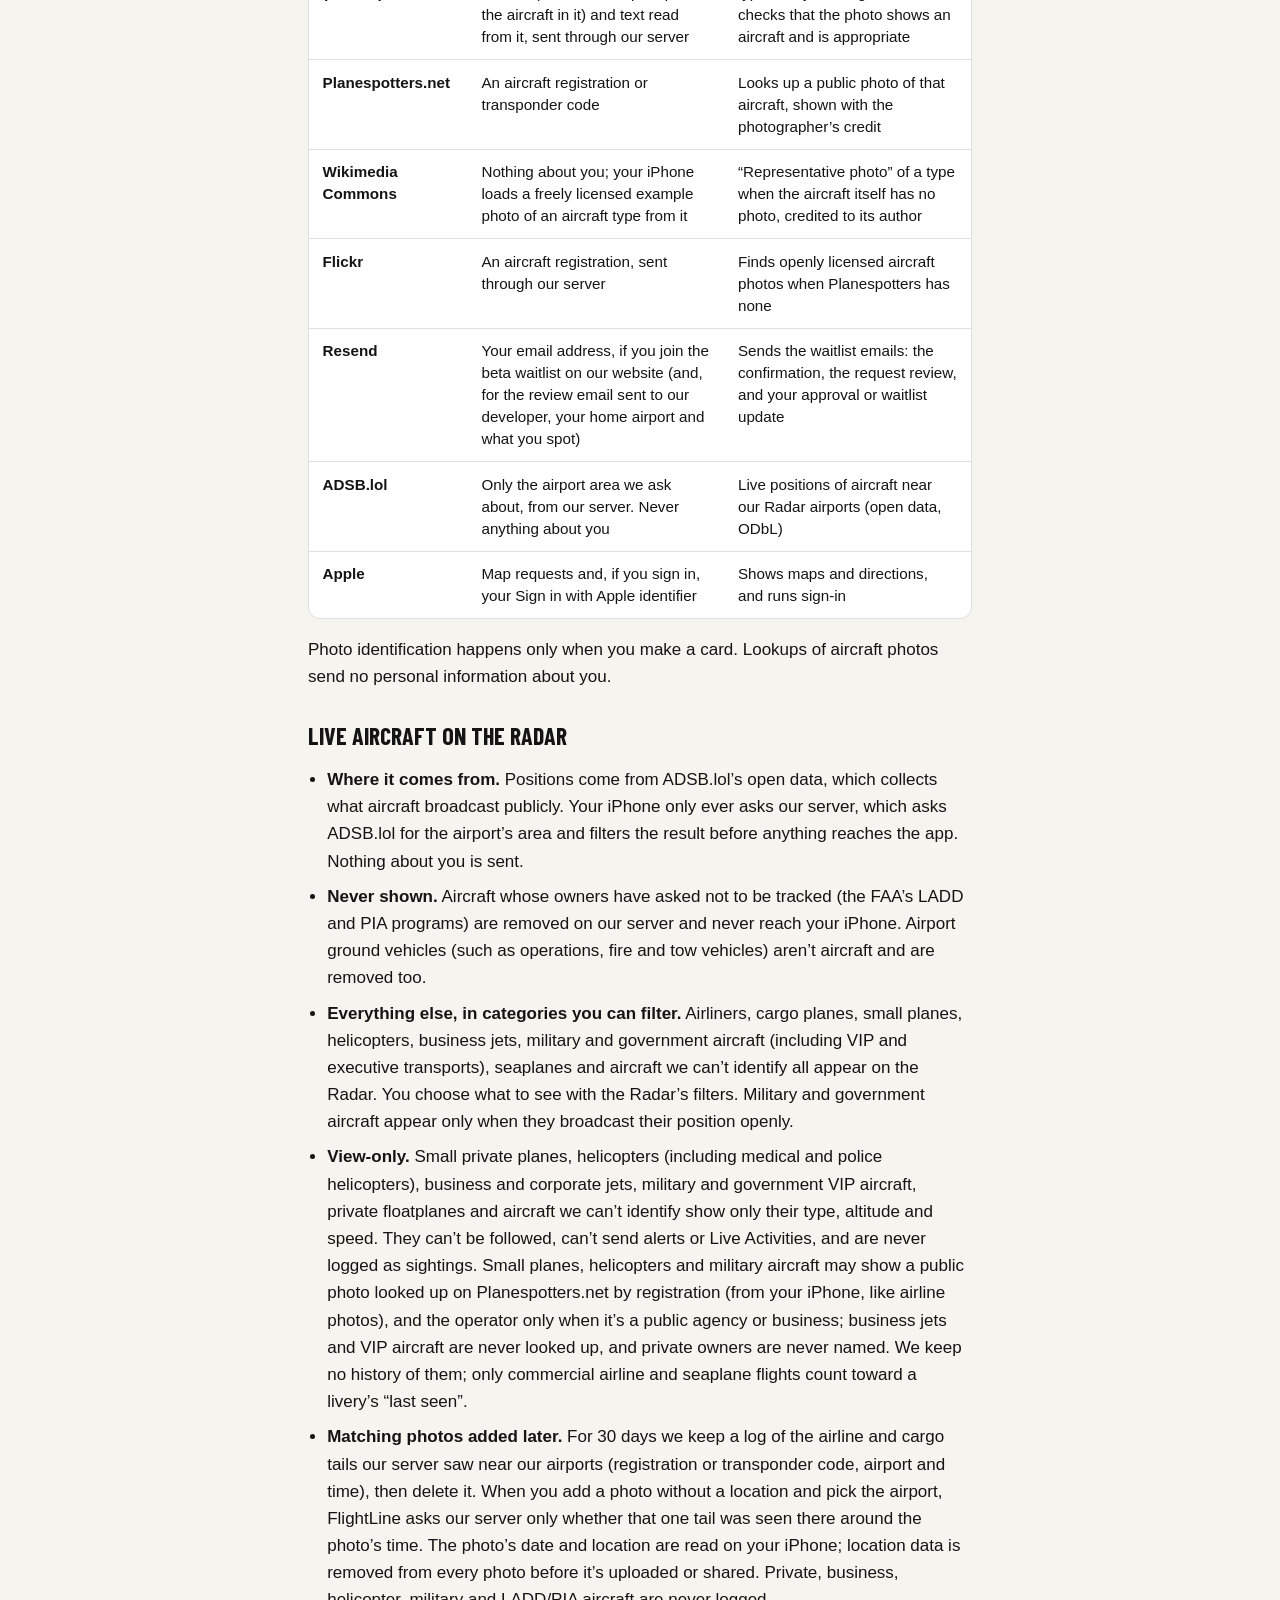
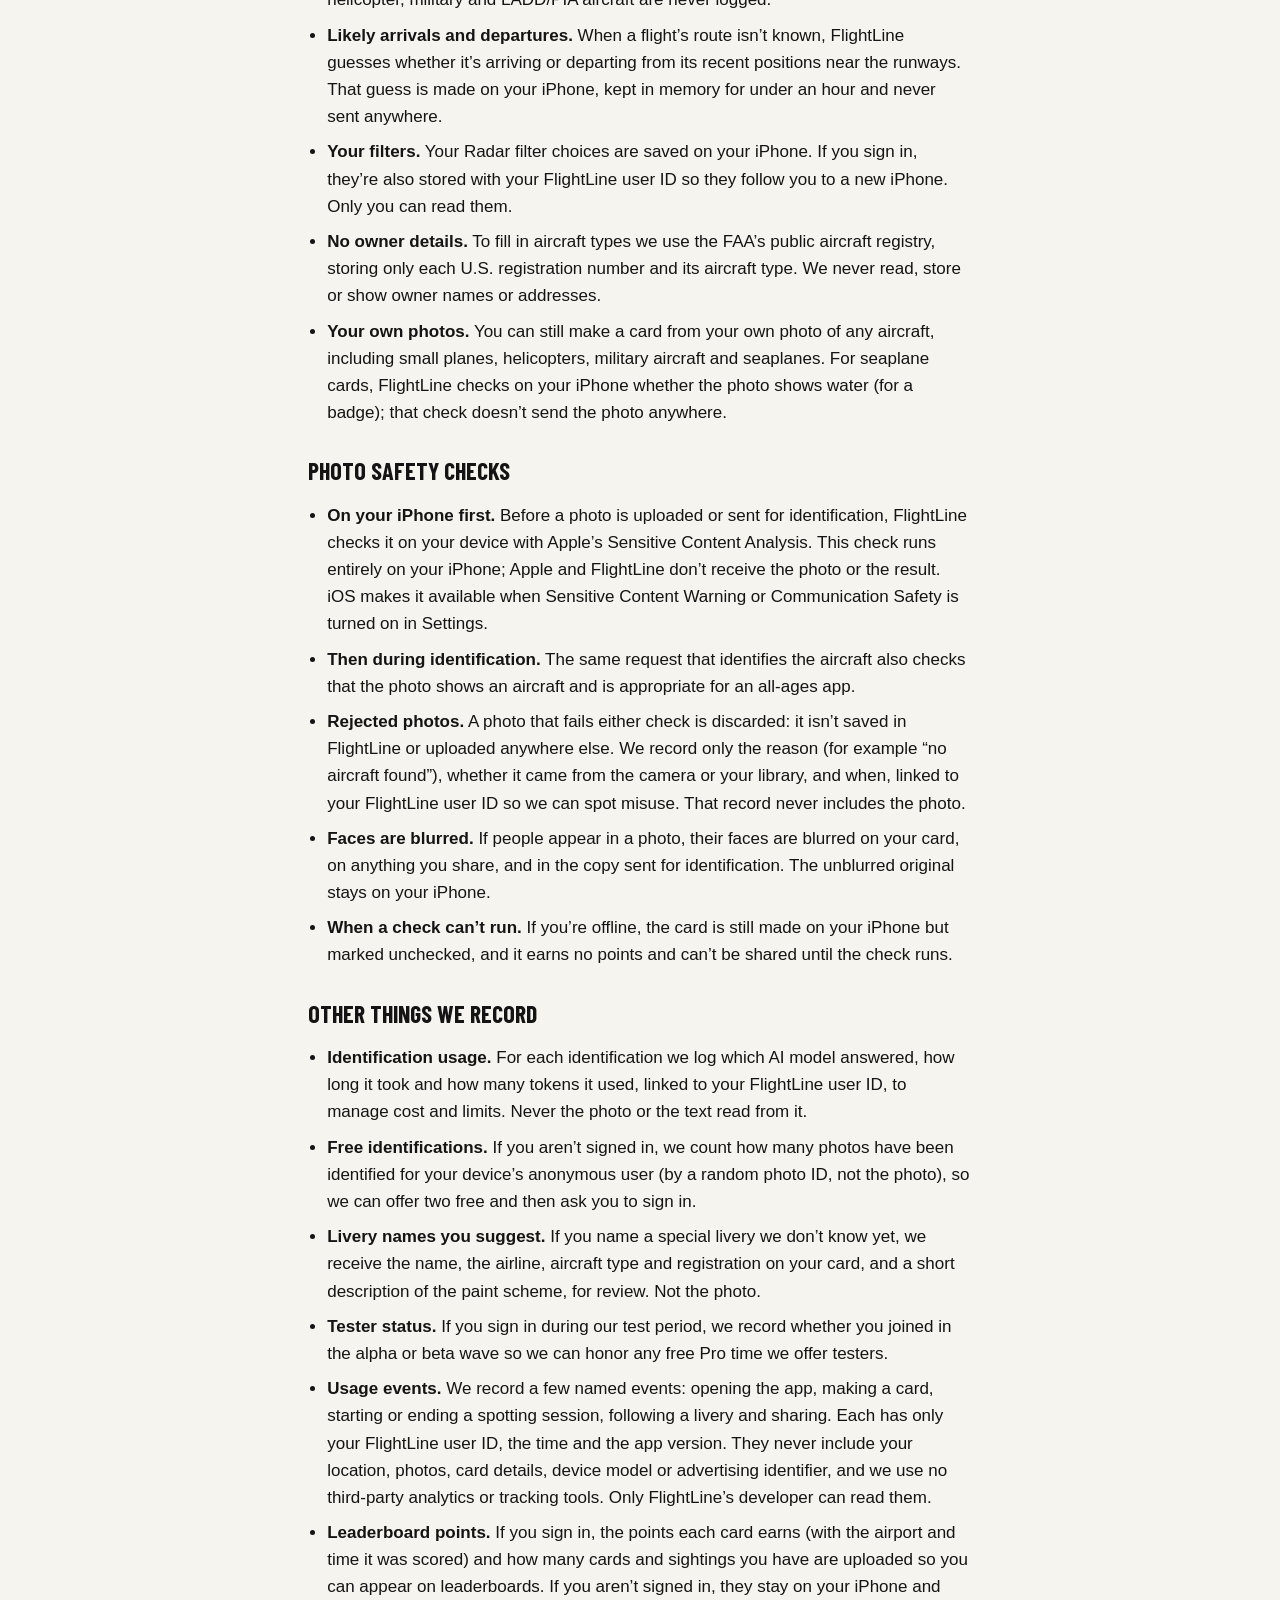
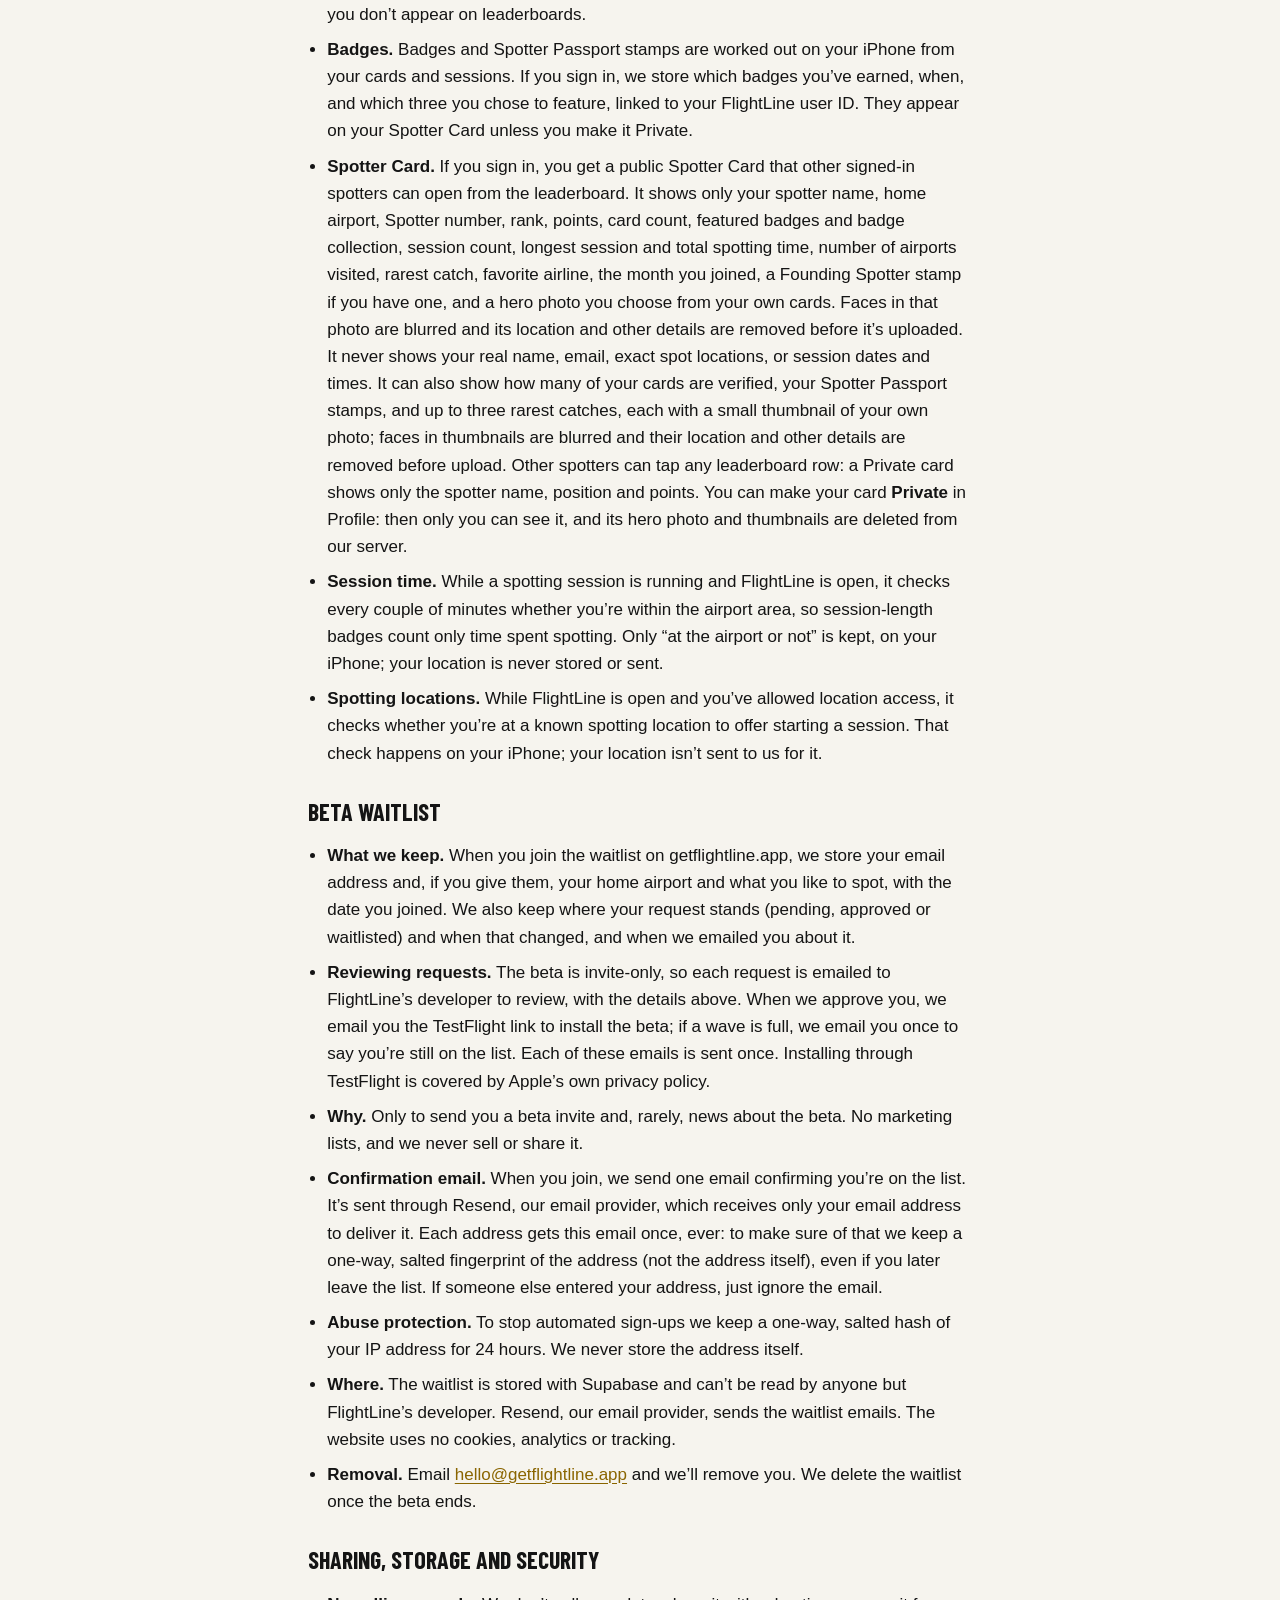
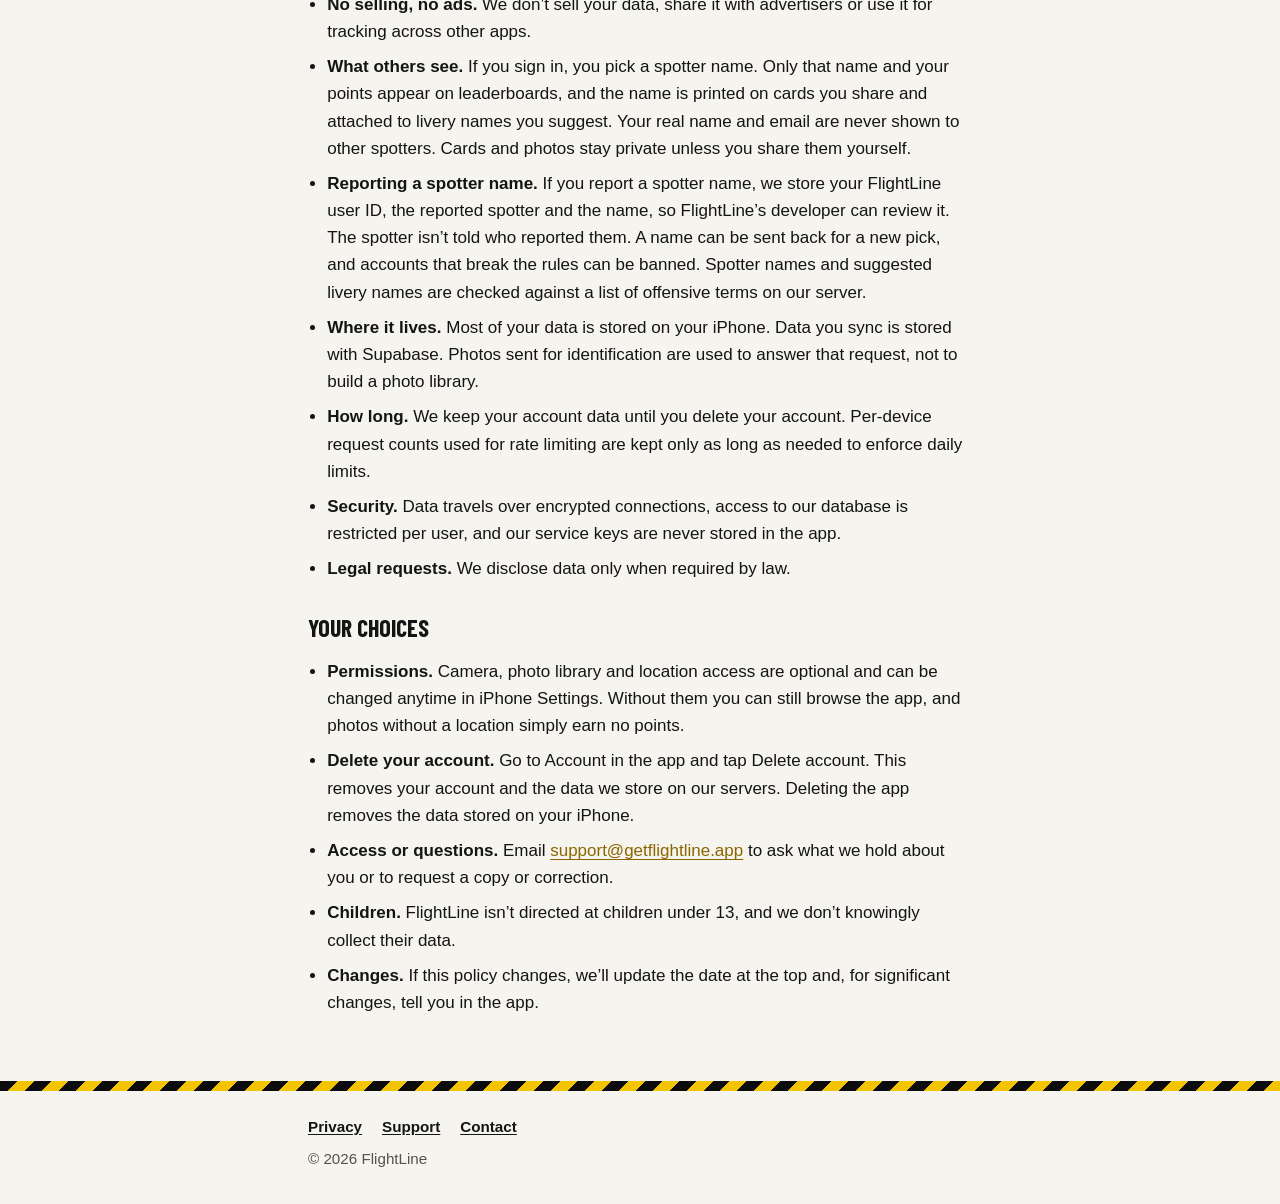
==== commit 550b6fed: "Privacy (build 8): photo lookups for small planes, helicopters and military; Wikimedia Commons type " ====
--- a/privacy/index.html
+++ b/privacy/index.html
@@ -22,7 +22,7 @@
 <main class="page policy">
   <div class="wrap">
     <h1>FlightLine Privacy Policy</h1>
-    <p class="updated">Last updated November 21, 2026</p>
+    <p class="updated">Last updated November 22, 2026</p>
 
     <p class="summary">FlightLine collects only what it needs to identify the aircraft you photograph, log your sightings and run your account, and it never sells your data or shows ads.</p>
 
@@ -54,6 +54,7 @@
           <tr><td data-label="Provider">Supabase</td><td data-label="What it receives">Your anonymous account ID, sign-in details and app data you sync</td><td data-label="Purpose">Hosts our backend, account system and database</td></tr>
           <tr><td data-label="Provider">Anthropic (Claude)</td><td data-label="What it receives">A resized copy of the photo you choose (and a close-up crop of the aircraft in it) and text read from it, sent through our server</td><td data-label="Purpose">Identifies the airline, aircraft type, livery and registration, and checks that the photo shows an aircraft and is appropriate</td></tr>
           <tr><td data-label="Provider">Planespotters.net</td><td data-label="What it receives">An aircraft registration or transponder code</td><td data-label="Purpose">Looks up a public photo of that aircraft, shown with the photographer&rsquo;s credit</td></tr>
+          <tr><td data-label="Provider">Wikimedia Commons</td><td data-label="What it receives">Nothing about you; your iPhone loads a freely licensed example photo of an aircraft type from it</td><td data-label="Purpose">&ldquo;Representative photo&rdquo; of a type when the aircraft itself has no photo, credited to its author</td></tr>
           <tr><td data-label="Provider">Flickr</td><td data-label="What it receives">An aircraft registration, sent through our server</td><td data-label="Purpose">Finds openly licensed aircraft photos when Planespotters has none</td></tr>
           <tr><td data-label="Provider">Resend</td><td data-label="What it receives">Your email address, if you join the beta waitlist on our website (and, for the review email sent to our developer, your home airport and what you spot)</td><td data-label="Purpose">Sends the waitlist emails: the confirmation, the request review, and your approval or waitlist update</td></tr>
           <tr><td data-label="Provider">ADSB.lol</td><td data-label="What it receives">Only the airport area we ask about, from our server. Never anything about you</td><td data-label="Purpose">Live positions of aircraft near our Radar airports (open data, ODbL)</td></tr>
@@ -68,7 +69,7 @@
       <li><strong>Where it comes from.</strong> Positions come from ADSB.lol&rsquo;s open data, which collects what aircraft broadcast publicly. Your iPhone only ever asks our server, which asks ADSB.lol for the airport&rsquo;s area and filters the result before anything reaches the app. Nothing about you is sent.</li>
       <li><strong>Never shown.</strong> Aircraft whose owners have asked not to be tracked (the FAA&rsquo;s LADD and PIA programs) are removed on our server and never reach your iPhone. Airport ground vehicles (such as operations, fire and tow vehicles) aren&rsquo;t aircraft and are removed too.</li>
       <li><strong>Everything else, in categories you can filter.</strong> Airliners, cargo planes, small planes, helicopters, business jets, military and government aircraft (including VIP and executive transports), seaplanes and aircraft we can&rsquo;t identify all appear on the Radar. You choose what to see with the Radar&rsquo;s filters. Military and government aircraft appear only when they broadcast their position openly.</li>
-      <li><strong>View-only.</strong> Small private planes, helicopters (including medical and police helicopters), business and corporate jets, military and government VIP aircraft, private floatplanes and aircraft we can&rsquo;t identify show only their type, altitude and speed. They can&rsquo;t be followed, can&rsquo;t send alerts or Live Activities, and are never logged as sightings or looked up by registration. We keep no history of them; only commercial airline and seaplane flights count toward a livery&rsquo;s &ldquo;last seen&rdquo;.</li>
+      <li><strong>View-only.</strong> Small private planes, helicopters (including medical and police helicopters), business and corporate jets, military and government VIP aircraft, private floatplanes and aircraft we can&rsquo;t identify show only their type, altitude and speed. They can&rsquo;t be followed, can&rsquo;t send alerts or Live Activities, and are never logged as sightings. Small planes, helicopters and military aircraft may show a public photo looked up on Planespotters.net by registration (from your iPhone, like airline photos), and the operator only when it&rsquo;s a public agency or business; business jets and VIP aircraft are never looked up, and private owners are never named. We keep no history of them; only commercial airline and seaplane flights count toward a livery&rsquo;s &ldquo;last seen&rdquo;.</li>
       <li><strong>Matching photos added later.</strong> For 30 days we keep a log of the airline and cargo tails our server saw near our airports (registration or transponder code, airport and time), then delete it. When you add a photo without a location and pick the airport, FlightLine asks our server only whether that one tail was seen there around the photo&rsquo;s time. The photo&rsquo;s date and location are read on your iPhone; location data is removed from every photo before it&rsquo;s uploaded or shared. Private, business, helicopter, military and LADD/PIA aircraft are never logged.</li>
       <li><strong>Likely arrivals and departures.</strong> When a flight&rsquo;s route isn&rsquo;t known, FlightLine guesses whether it&rsquo;s arriving or departing from its recent positions near the runways. That guess is made on your iPhone, kept in memory for under an hour and never sent anywhere.</li>
       <li><strong>Your filters.</strong> Your Radar filter choices are saved on your iPhone. If you sign in, they&rsquo;re also stored with your FlightLine user ID so they follow you to a new iPhone. Only you can read them.</li>
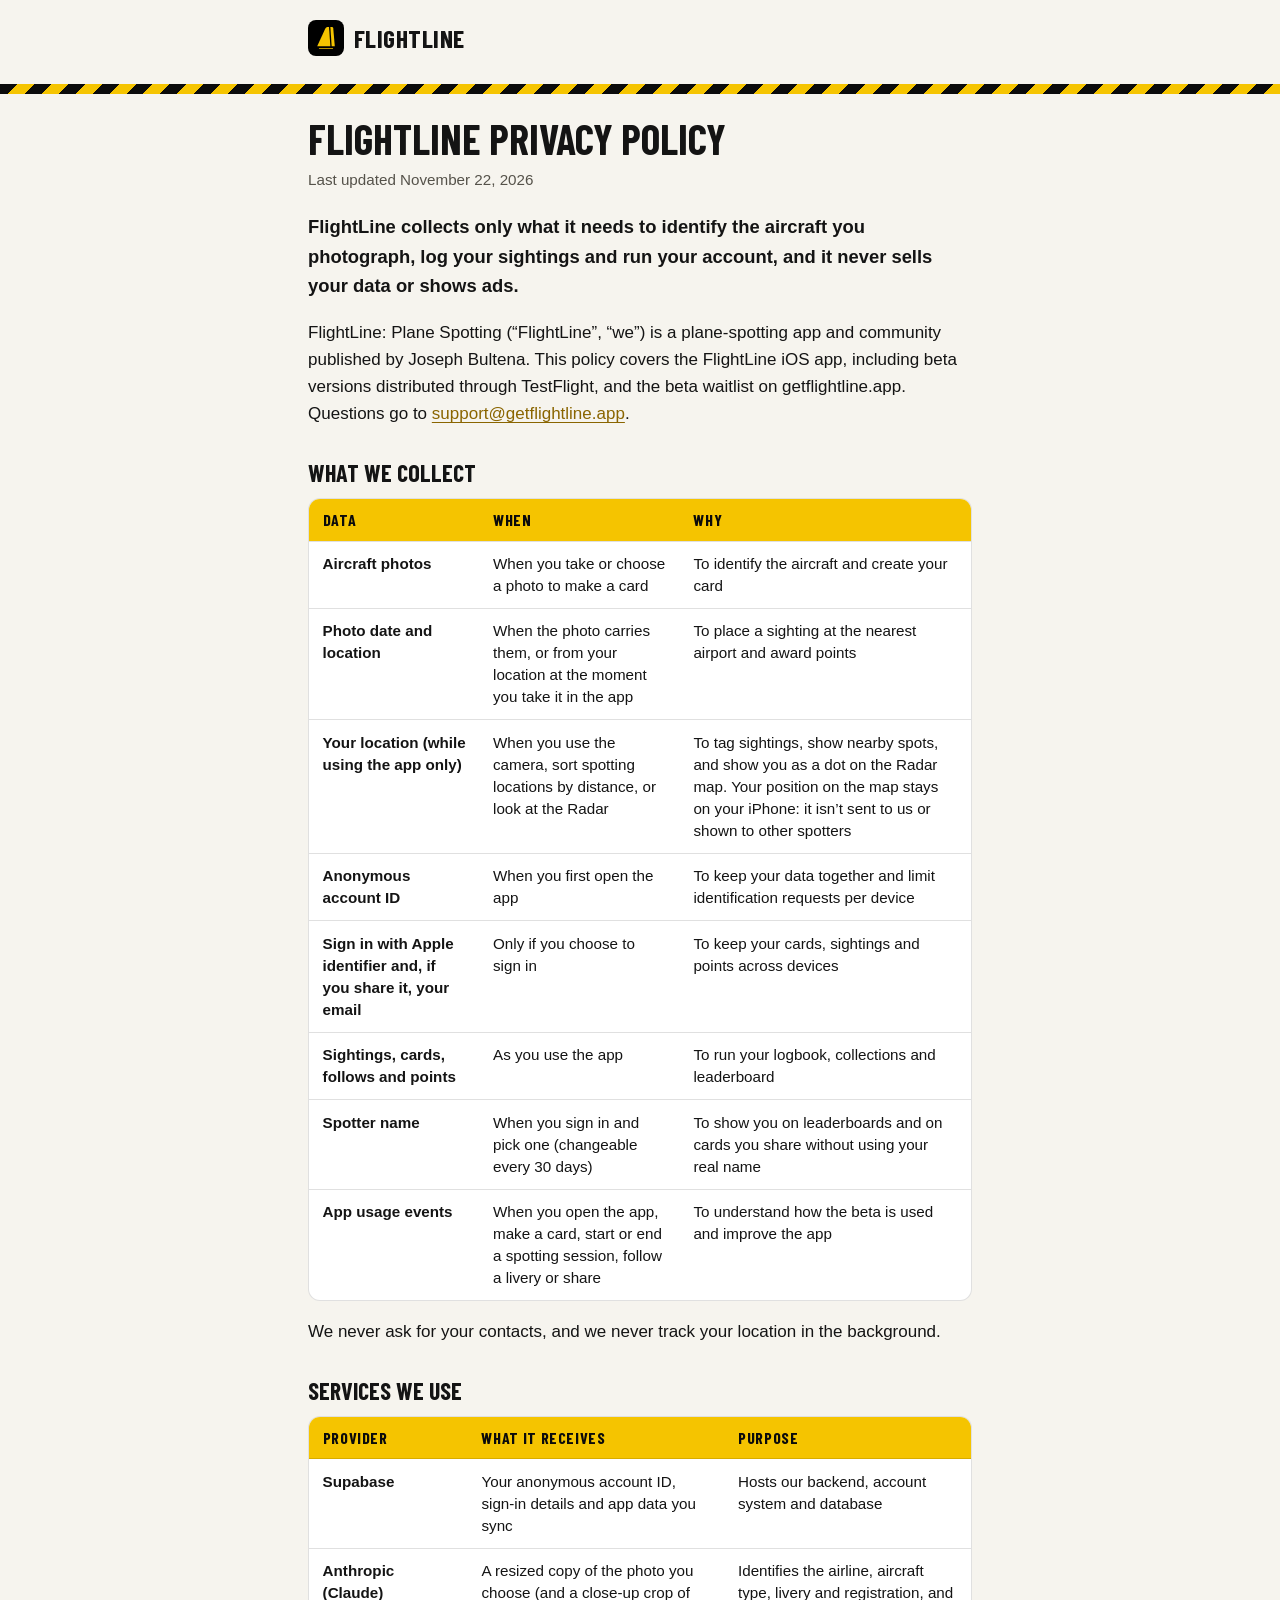
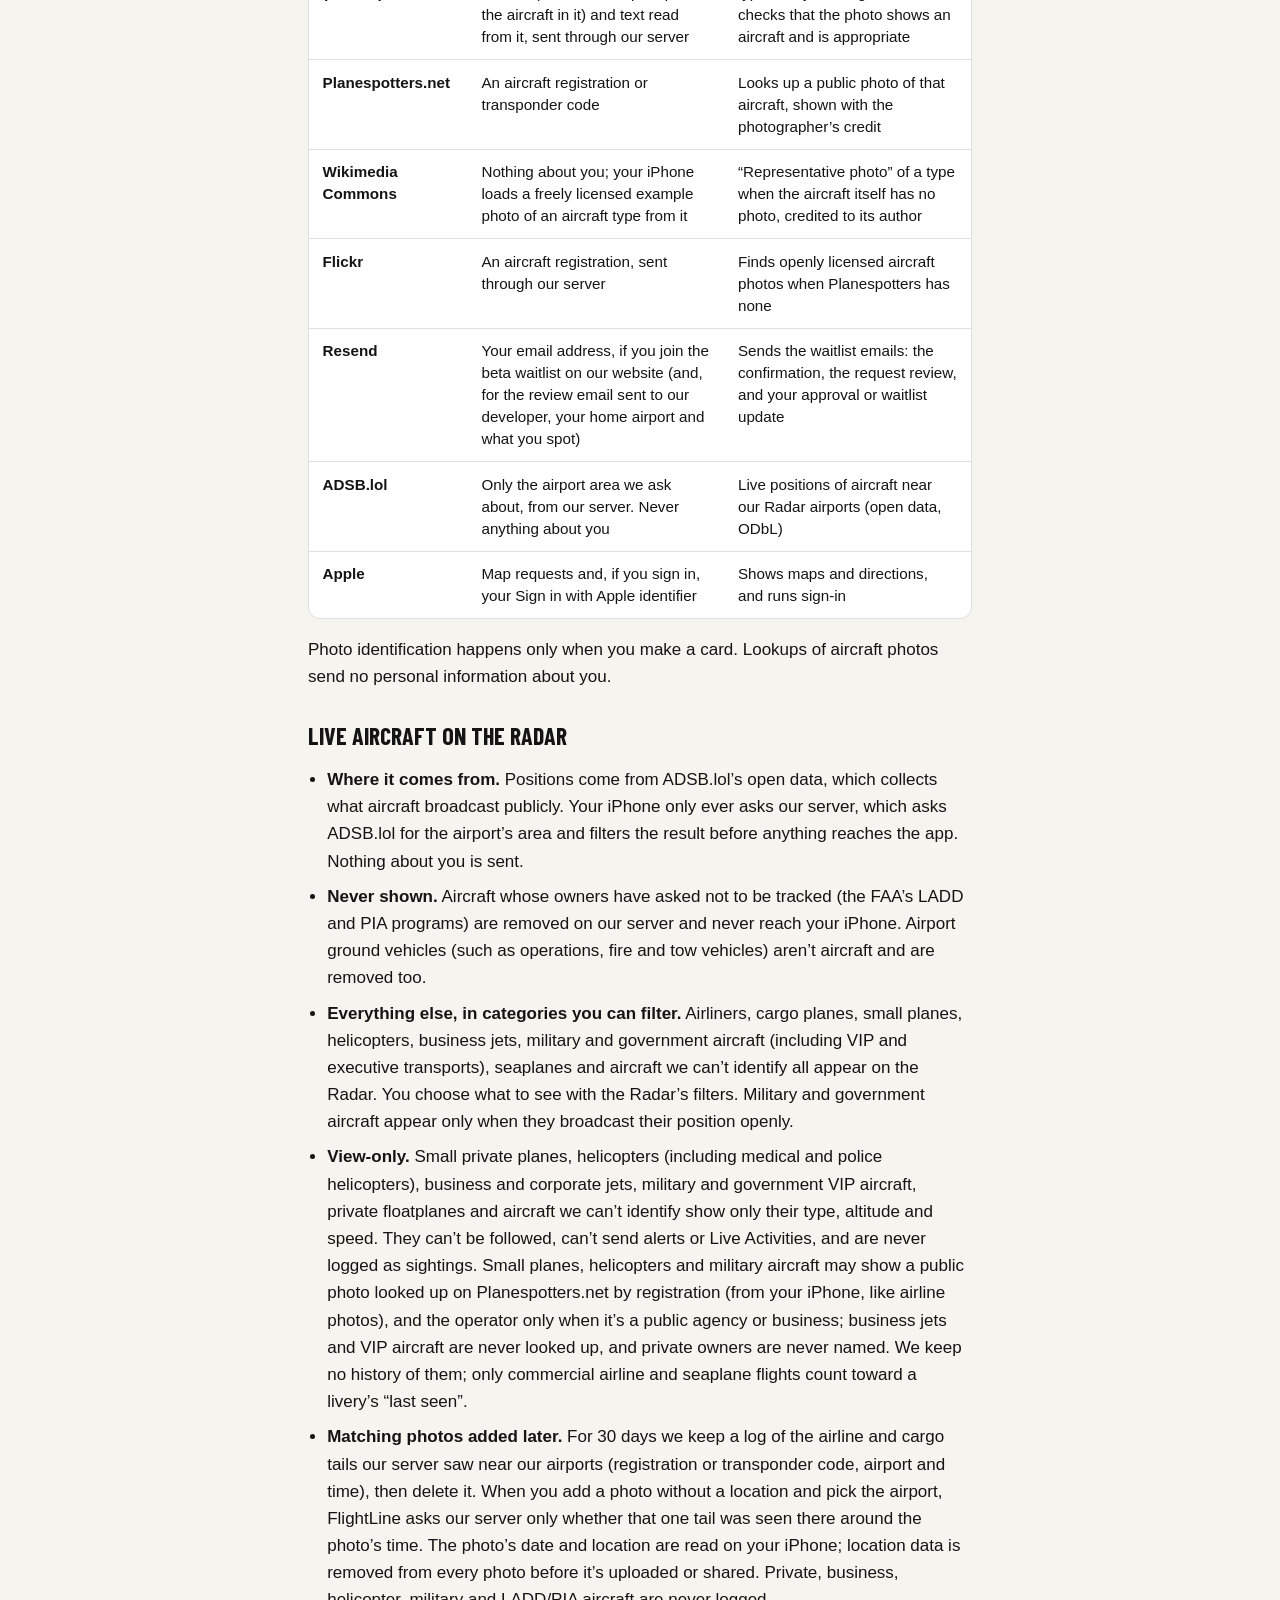
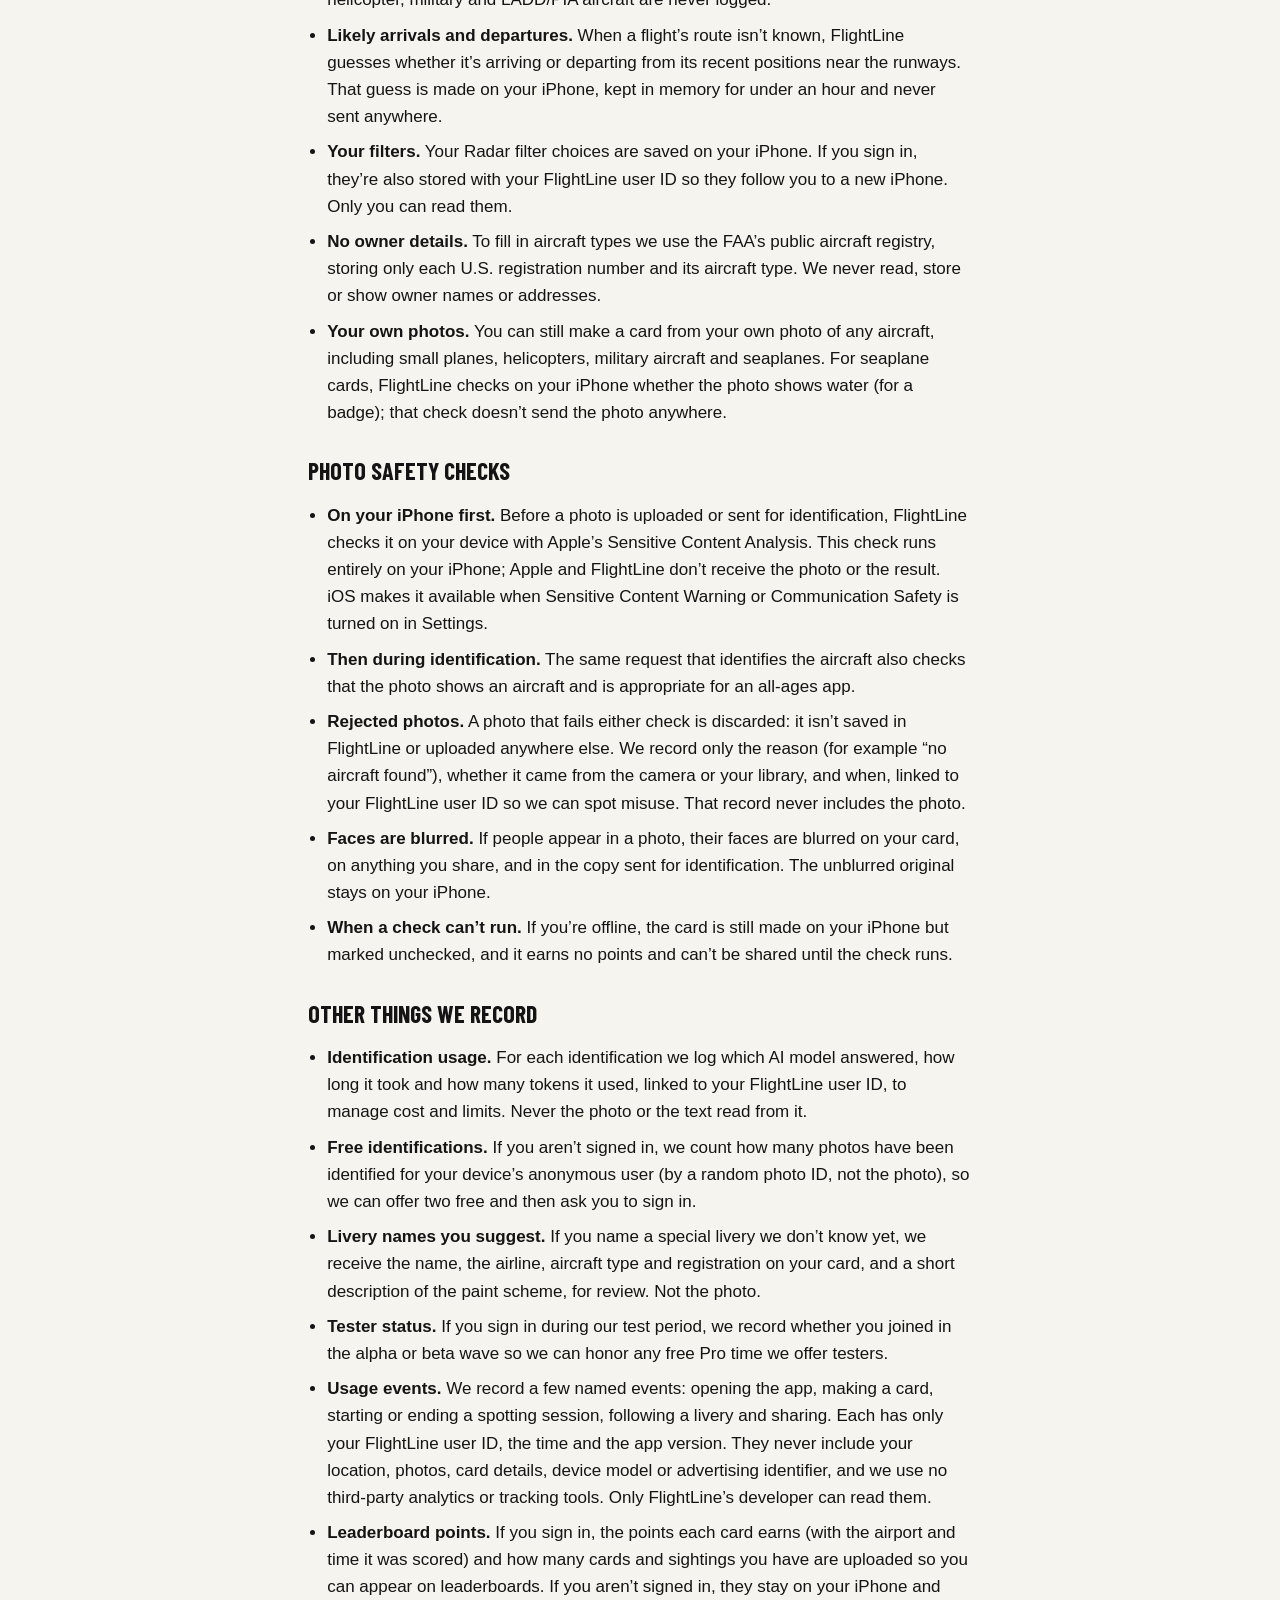
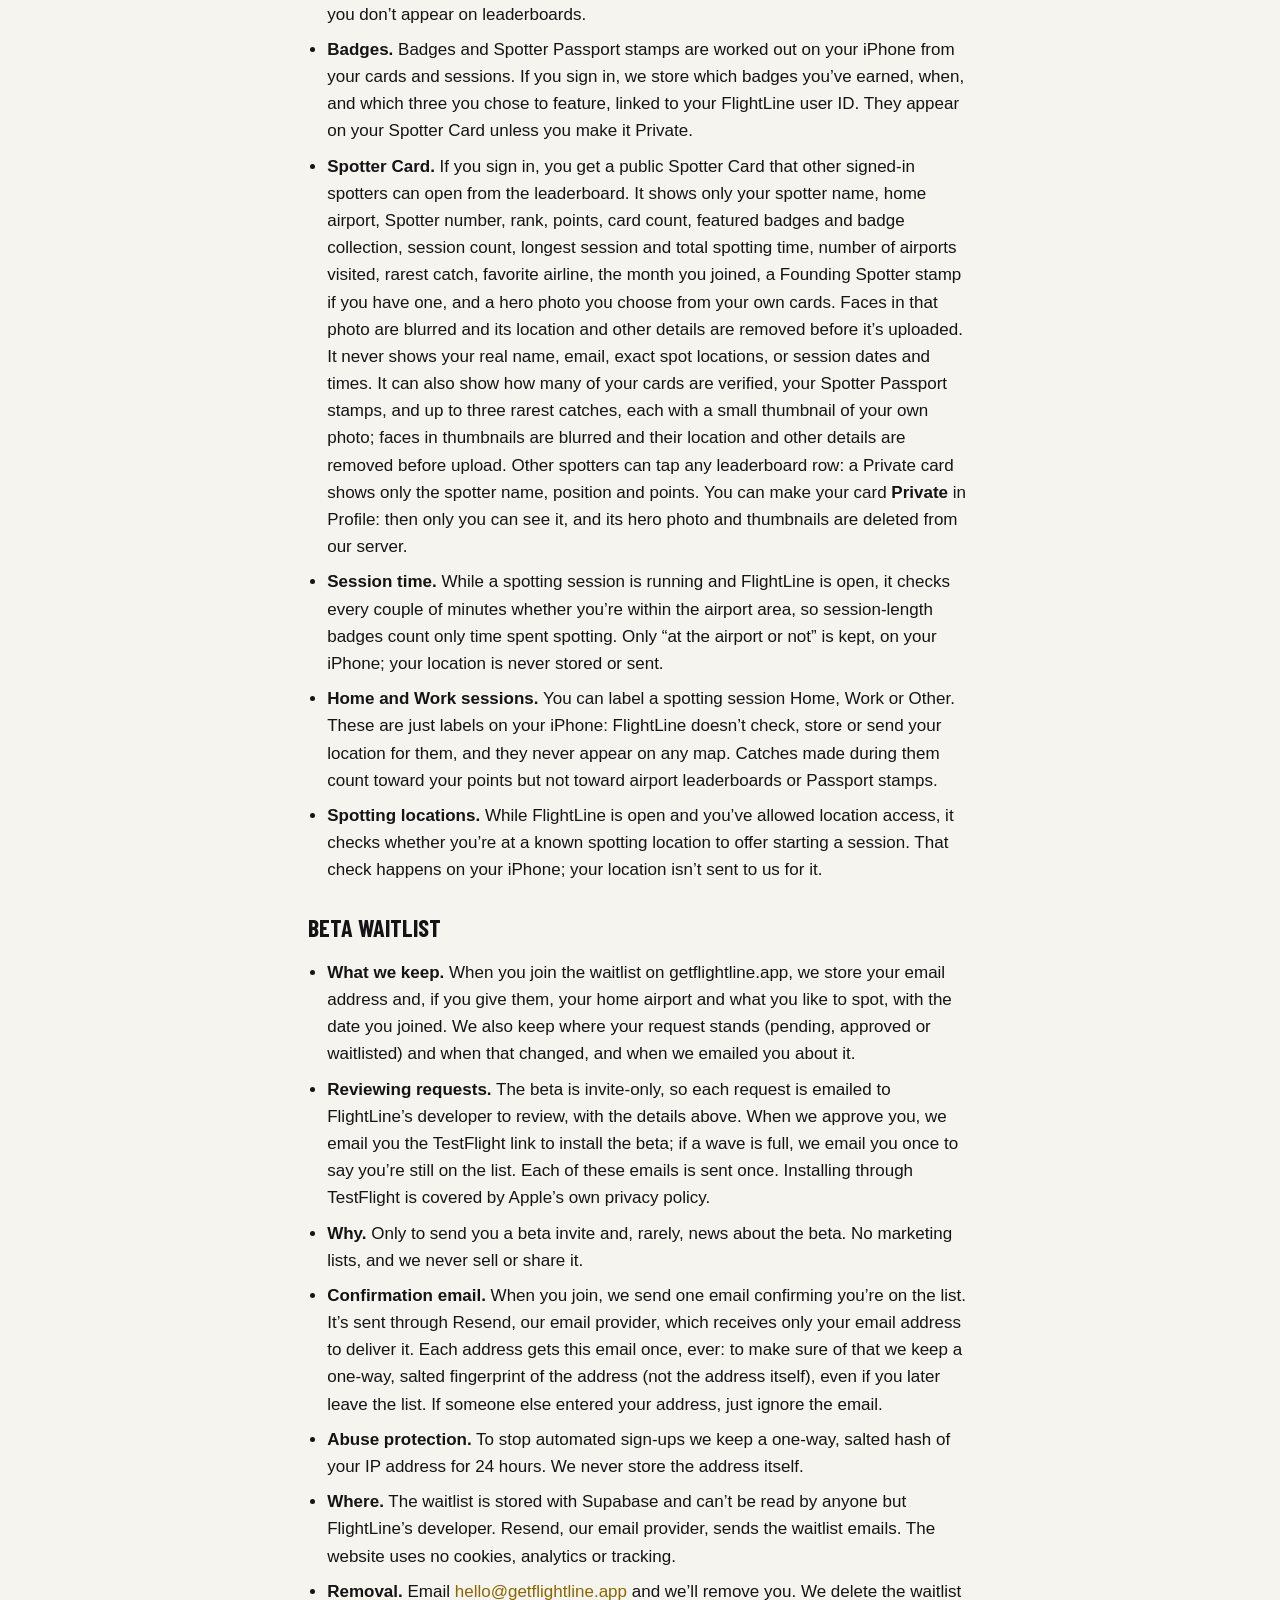
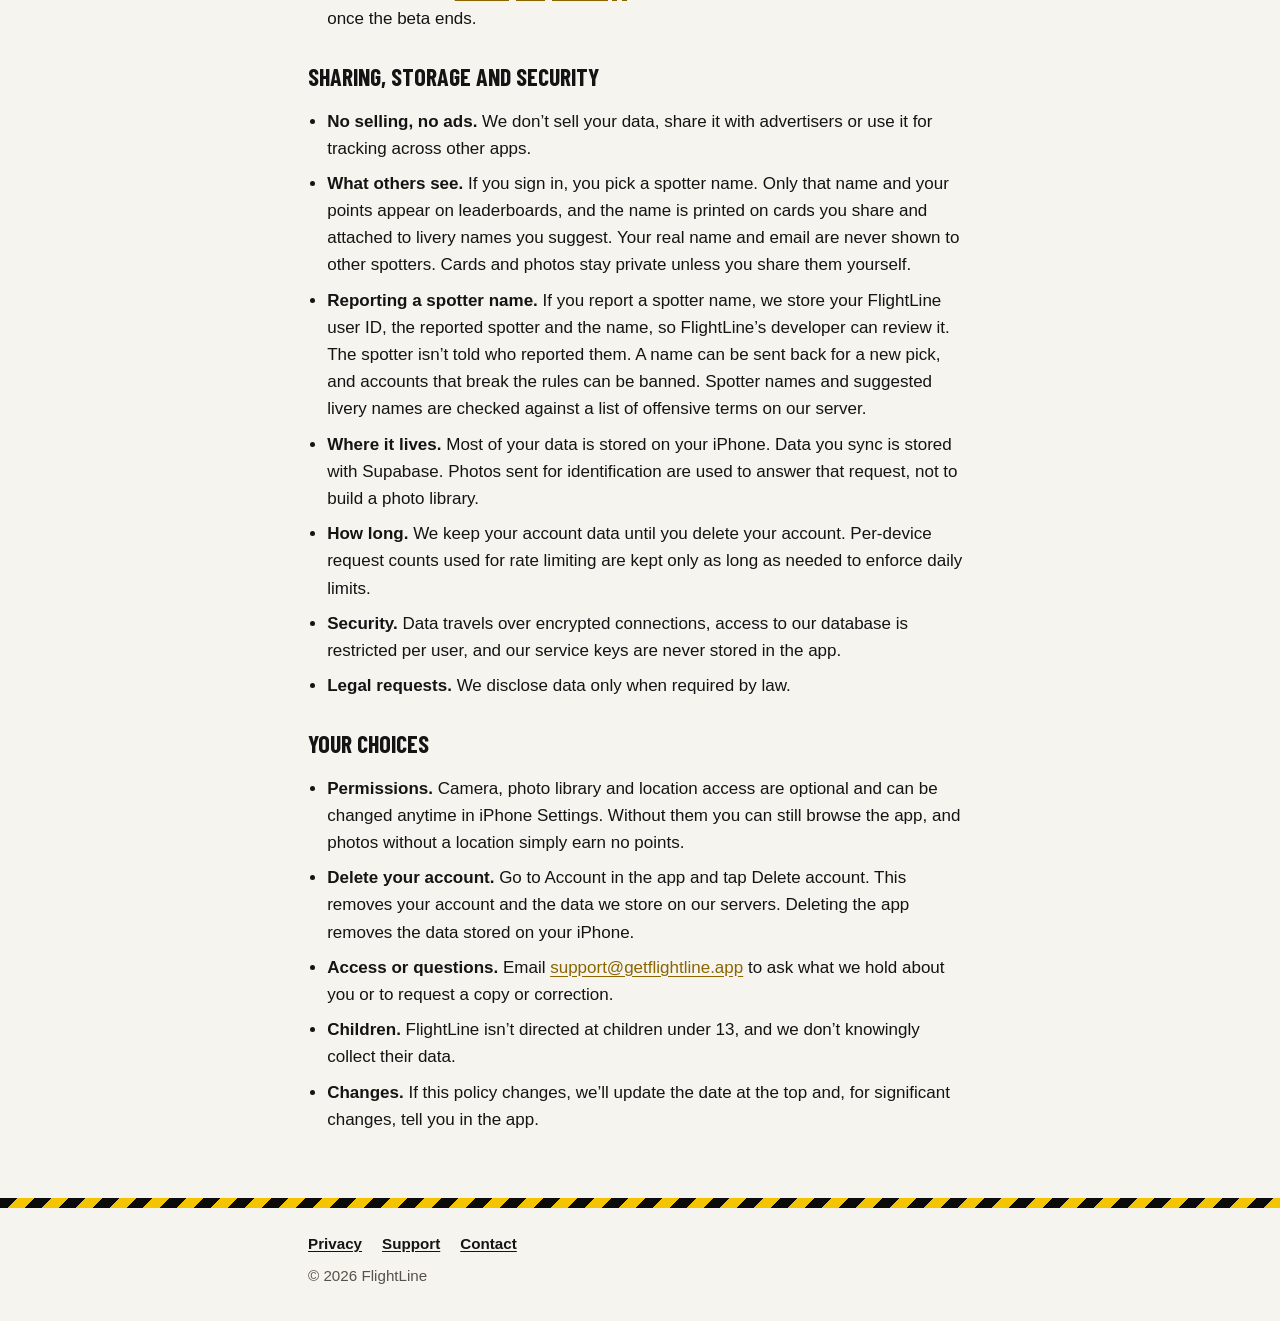
==== commit aacb5d21: "Privacy (build 8): Home and Work session labels store no location" ====
--- a/privacy/index.html
+++ b/privacy/index.html
@@ -97,6 +97,7 @@
       <li><strong>Badges.</strong> Badges and Spotter Passport stamps are worked out on your iPhone from your cards and sessions. If you sign in, we store which badges you&rsquo;ve earned, when, and which three you chose to feature, linked to your FlightLine user ID. They appear on your Spotter Card unless you make it Private.</li>
       <li><strong>Spotter Card.</strong> If you sign in, you get a public Spotter Card that other signed-in spotters can open from the leaderboard. It shows only your spotter name, home airport, Spotter number, rank, points, card count, featured badges and badge collection, session count, longest session and total spotting time, number of airports visited, rarest catch, favorite airline, the month you joined, a Founding Spotter stamp if you have one, and a hero photo you choose from your own cards. Faces in that photo are blurred and its location and other details are removed before it&rsquo;s uploaded. It never shows your real name, email, exact spot locations, or session dates and times. It can also show how many of your cards are verified, your Spotter Passport stamps, and up to three rarest catches, each with a small thumbnail of your own photo; faces in thumbnails are blurred and their location and other details are removed before upload. Other spotters can tap any leaderboard row: a Private card shows only the spotter name, position and points. You can make your card <strong>Private</strong> in Profile: then only you can see it, and its hero photo and thumbnails are deleted from our server.</li>
       <li><strong>Session time.</strong> While a spotting session is running and FlightLine is open, it checks every couple of minutes whether you&rsquo;re within the airport area, so session-length badges count only time spent spotting. Only &ldquo;at the airport or not&rdquo; is kept, on your iPhone; your location is never stored or sent.</li>
+      <li><strong>Home and Work sessions.</strong> You can label a spotting session Home, Work or Other. These are just labels on your iPhone: FlightLine doesn&rsquo;t check, store or send your location for them, and they never appear on any map. Catches made during them count toward your points but not toward airport leaderboards or Passport stamps.</li>
       <li><strong>Spotting locations.</strong> While FlightLine is open and you&rsquo;ve allowed location access, it checks whether you&rsquo;re at a known spotting location to offer starting a session. That check happens on your iPhone; your location isn&rsquo;t sent to us for it.</li>
     </ul>
 
